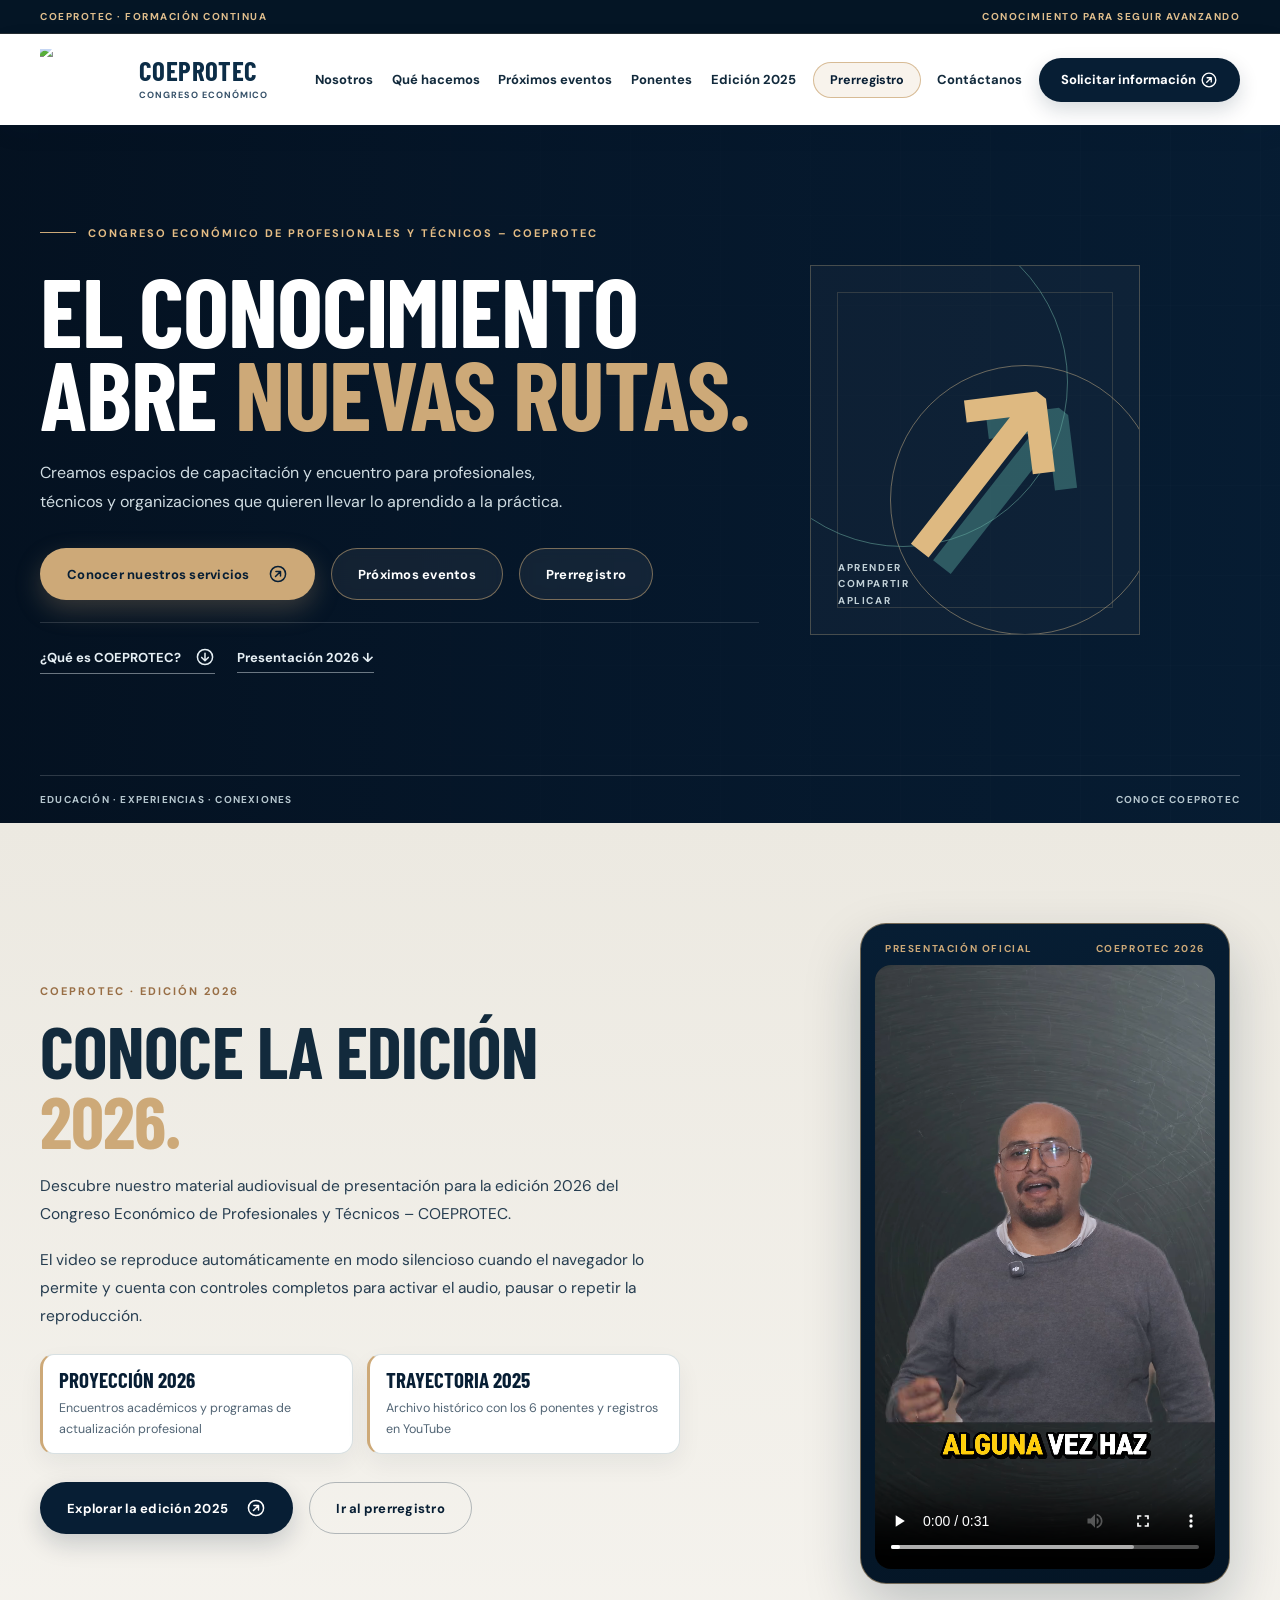
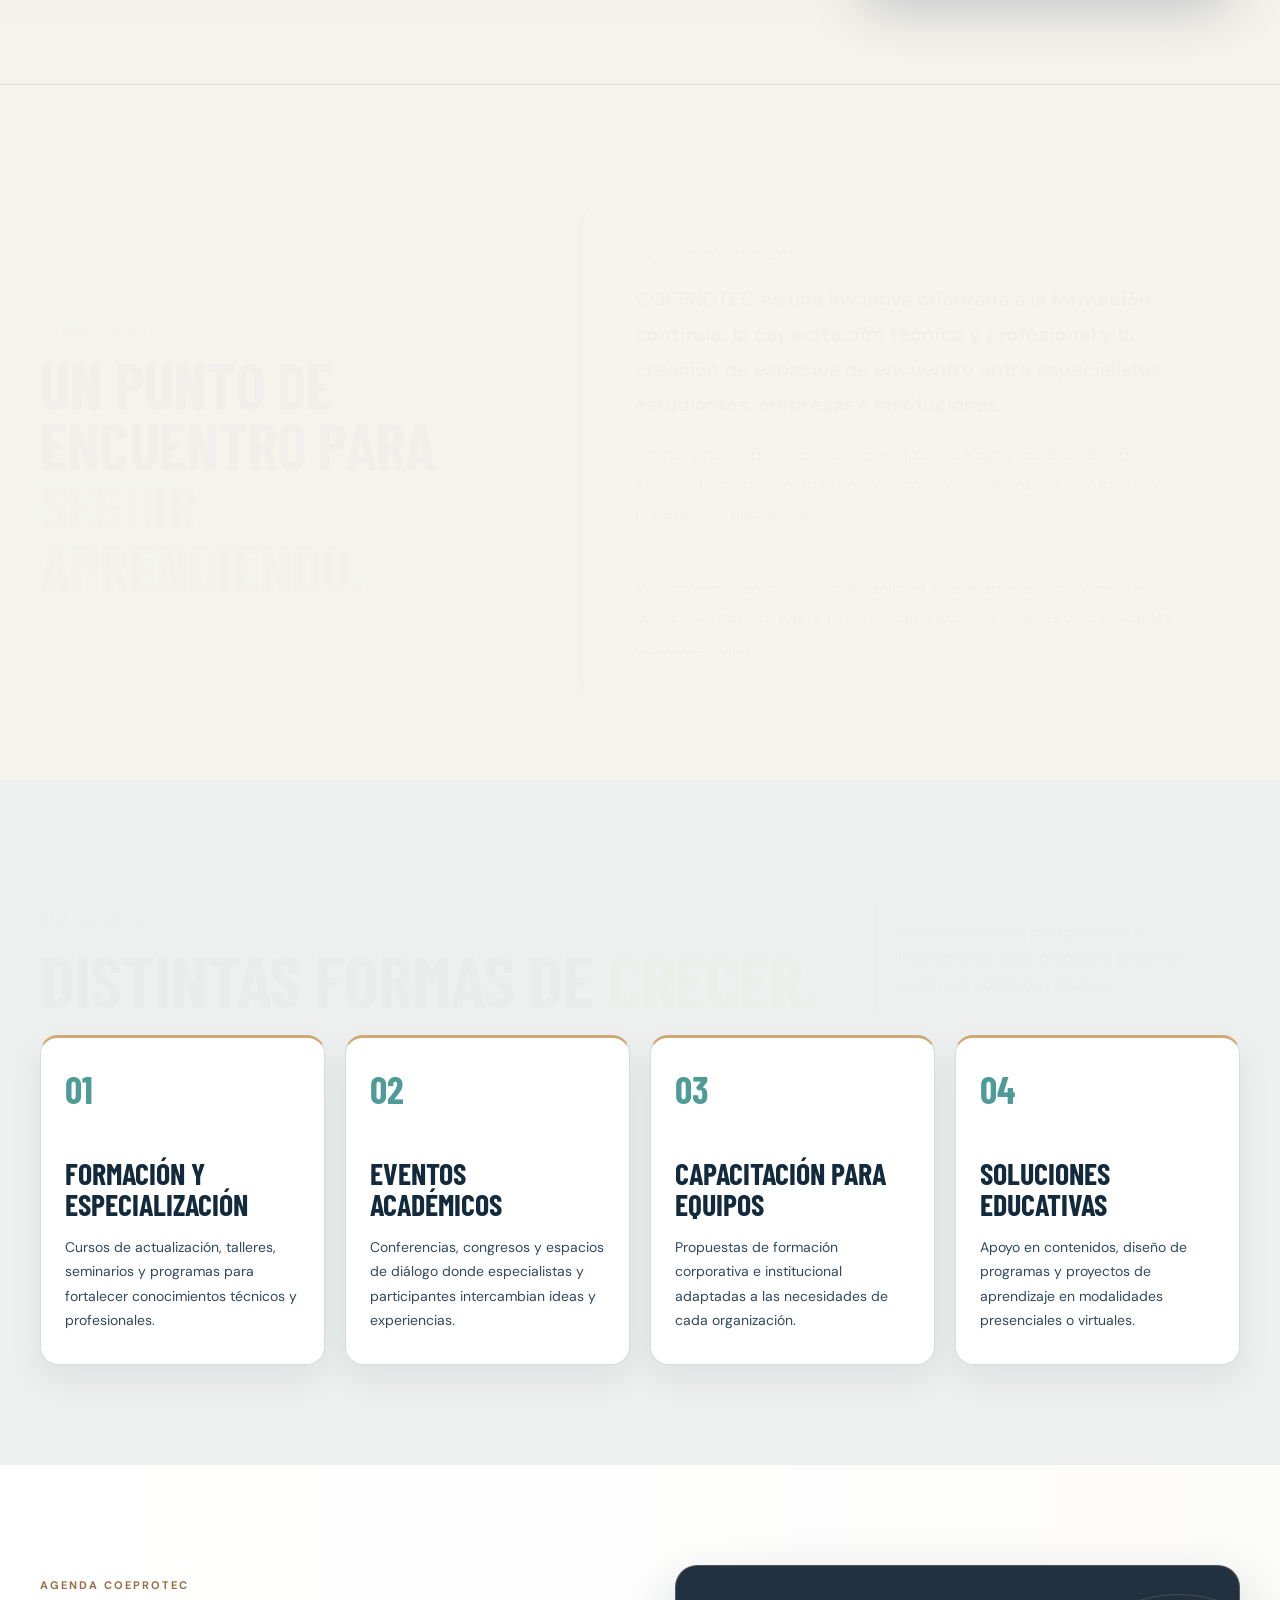
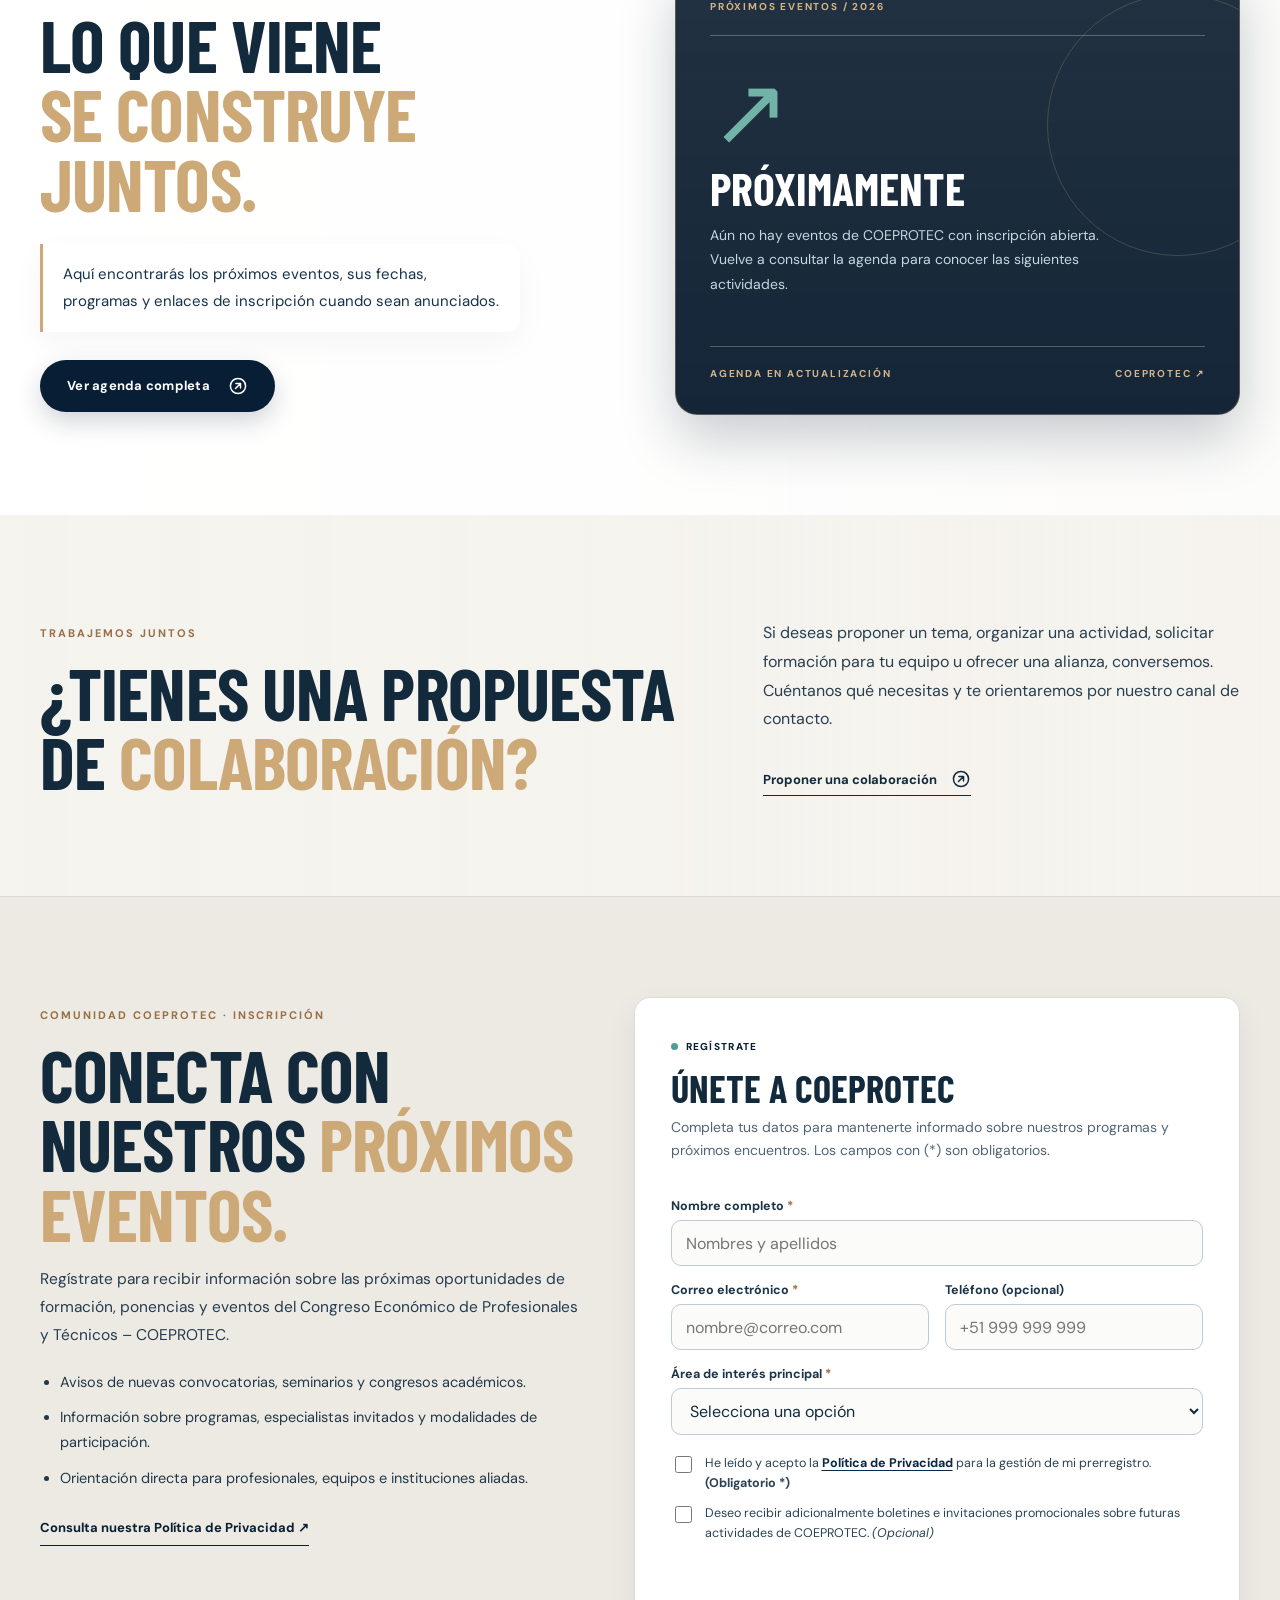
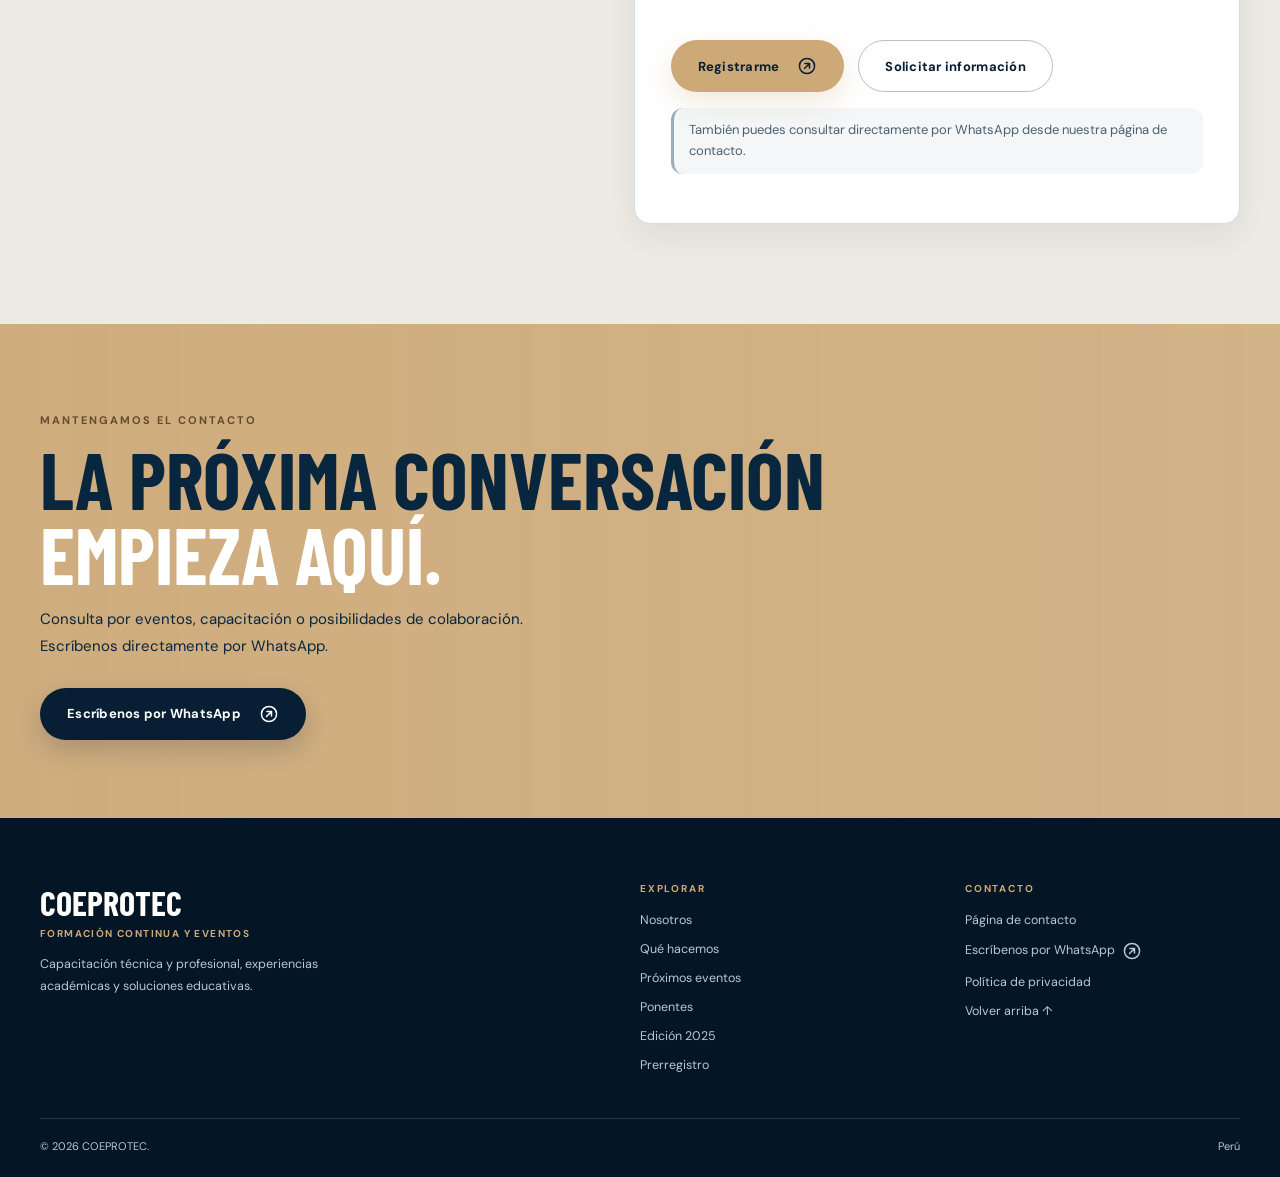
==== index.html @ 621dd2c1 "chore(web): actualizar version de recursos para cambios del registro" ====
<!doctype html>
<html lang="es">
<head>
  <meta charset="utf-8">
  <meta name="viewport" content="width=device-width,initial-scale=1">
  <meta name="theme-color" content="#071e34">
  <meta name="robots" content="index,follow">
  <meta name="description" content="Congreso Económico de Profesionales y Técnicos – COEPROTEC: formación continua, capacitación profesional, eventos académicos y soluciones educativas.">
  <meta property="og:type" content="website">
  <meta property="og:site_name" content="COEPROTEC">
  <meta property="og:title" content="Congreso Económico de Profesionales y Técnicos – COEPROTEC">
  <meta property="og:description" content="Explora próximos eventos y conoce las soluciones de capacitación de COEPROTEC.">
  <meta property="og:url" content="https://www.coeprotec.com/">
  <meta property="og:image" content="https://www.coeprotec.com/img/og-coeprotec.jpg">
  <meta name="twitter:card" content="summary_large_image">
  <title>Congreso Económico de Profesionales y Técnicos – COEPROTEC | COEPROTEC</title>
  <link rel="icon" href="/favicon.ico" sizes="any">
  <link rel="icon" type="image/svg+xml" href="/img/logo-mark.svg">
  <link rel="icon" type="image/png" sizes="32x32" href="/img/favicon-32.png">
  <link rel="apple-touch-icon" href="/img/apple-touch-icon.png">
  <link rel="preload" href="fonts/barlow-condensed-latin-700.woff2" as="font" type="font/woff2" crossorigin>
  <link rel="preload" href="fonts/dm-sans-latin-wght.woff2" as="font" type="font/woff2" crossorigin>
  <link rel="preconnect" href="https://fonts.googleapis.com">
  <link rel="preconnect" href="https://fonts.gstatic.com" crossorigin>
  <link href="https://fonts.googleapis.com/css2?family=Barlow+Condensed:wght@500;600;700;800&family=DM+Sans:wght@400;500;600;700&display=swap" rel="stylesheet">
  <link rel="stylesheet" href="css/event.css?v=20261102modal">
  <script src="js/events-data.js?v=20261102d" defer></script>
  <script src="js/event.js?v=20261102d" defer></script>
  <script src="js/prerregistro.js?v=20261102modal" defer></script>
  <script src="js/redes-oficiales.js?v=20261102d" defer></script>
  <script src="https://challenges.cloudflare.com/turnstile/v0/api.js" async defer></script>
  <link rel="canonical" href="https://www.coeprotec.com/">
  <script type="application/ld+json">
  {
    "@context": "https://schema.org",
    "@type": "Organization",
    "name": "COEPROTEC",
    "legalName": "Congreso Económico de Profesionales y Técnicos – COEPROTEC",
    "url": "https://www.coeprotec.com/",
    "logo": "https://www.coeprotec.com/img/coeprotec-logo-enhanced.png",
    "image": "https://www.coeprotec.com/img/og-coeprotec.jpg",
    "description": "Iniciativa orientada a la formación continua, la capacitación técnica y profesional, eventos académicos y soluciones educativas en el Perú.",
    "address": {
      "@type": "PostalAddress",
      "addressLocality": "Lima",
      "addressCountry": "PE"
    },
    "contactPoint": {
      "@type": "ContactPoint",
      "contactType": "customer support",
      "telephone": "+51-971-947-284",
      "areaServed": "PE",
      "availableLanguage": ["es"]
    }
  }
  </script>
</head>
<body>
  <a class="skip-link" href="#contenido">Saltar al contenido</a>

  <div class="announcement">
    <div class="container">
      <span>COEPROTEC · FORMACIÓN CONTINUA</span>
      <span>CONOCIMIENTO PARA SEGUIR AVANZANDO</span>
    </div>
  </div>

  <header class="site-header" id="inicio">
    <div class="container nav-shell">
      <a class="brand" href="index.html" aria-label="COEPROTEC, ir al inicio">
        <span class="brand-symbol" aria-hidden="true">
          <img src="img/coeprotec-logo-enhanced.png" alt="" width="150" height="67">
        </span>
        <span>COEPROTEC<small>CONGRESO ECONÓMICO</small></span>
      </a>
      <button class="menu-button" id="menu-button" type="button" onclick="toggleMenu()" aria-expanded="false" aria-controls="main-nav" aria-label="Abrir menú">
        <span></span><span></span><span></span>
      </button>
      <nav class="main-nav" id="main-nav" aria-label="Navegación principal">
        <a href="#nosotros">Nosotros</a>
        <a href="#soluciones">Qué hacemos</a>
        <a href="inscripciones.html">Próximos eventos</a>
        <a href="ponentes.html">Ponentes</a>
        <a href="coeprotec-2025.html">Edición 2025</a>
        <a class="nav-prereg-link" href="#prerregistro">Prerregistro</a>
        <a href="contacto.html">Contáctanos</a>
        <a class="nav-cta" href="https://wa.me/51971947284?text=Hola%2C%20quiero%20informaci%C3%B3n%20sobre%20COEPROTEC" target="_blank" rel="noopener noreferrer">
          Solicitar información
          <svg class="link-icon" viewBox="0 0 24 24" width="20" height="20" fill="none" stroke="currentColor" stroke-width="1.8" stroke-linecap="round" stroke-linejoin="round" aria-hidden="true" focusable="false"><circle cx="12" cy="12" r="9.1"/><path d="M9 15 15 9M9.5 9H15v5.5"/></svg>
        </a>
      </nav>
    </div>
  </header>

  <main id="contenido">
    <!-- Hero Principal: Identidad Original + Tarjeta de Evento Vigente a la Derecha -->
    <section class="hero">
      <div class="hero-grid" aria-hidden="true"></div>
      <div class="container hero-inner">
        <div class="hero-copy">
          <p class="eyebrow"><span class="eyebrow-line"></span> CONGRESO ECONÓMICO DE PROFESIONALES Y TÉCNICOS – COEPROTEC</p>
          <h1>El conocimiento<br>abre <em>nuevas rutas.</em></h1>
          <p class="hero-intro">Creamos espacios de capacitación y encuentro para profesionales, técnicos y organizaciones que quieren llevar lo aprendido a la práctica.</p>
          <div class="hero-actions">
            <a class="button button-gold" href="#soluciones">
              Conocer nuestros servicios
              <svg class="link-icon" viewBox="0 0 24 24" width="20" height="20" fill="none" stroke="currentColor" stroke-width="1.8" stroke-linecap="round" stroke-linejoin="round" aria-hidden="true" focusable="false"><circle cx="12" cy="12" r="9.1"/><path d="M9 15 15 9M9.5 9H15v5.5"/></svg>
            </a>
            <a class="button button-outline-light" href="inscripciones.html">Próximos eventos</a>
            <a class="button button-outline-light" href="#prerregistro">Prerregistro</a>
          </div>
          <div class="hero-quick-links">
            <a class="text-link light" href="#nosotros">
              ¿Qué es COEPROTEC?
              <svg class="link-icon link-icon-down" viewBox="0 0 24 24" width="20" height="20" fill="none" stroke="currentColor" stroke-width="1.8" stroke-linecap="round" stroke-linejoin="round" aria-hidden="true" focusable="false"><circle cx="12" cy="12" r="9.1"/><path d="M12 7.5v9m-4-4 4 4 4-4"/></svg>
            </a>
            <a class="text-link light" href="#video-2026">Presentación 2026 ↓</a>
          </div>
        </div>

        <div class="hero-art" aria-hidden="true">
          <div class="orbit orbit-one"></div>
          <div class="orbit orbit-two"></div>
          <div class="art-arrow">↗</div>
          <span>APRENDER<br>COMPARTIR<br>APLICAR</span>
        </div>
      </div>
      <div class="hero-bottom container">
        <span>EDUCACIÓN · EXPERIENCIAS · CONEXIONES</span>
        <span>CONOCE COEPROTEC</span>
      </div>
    </section>

    <!-- Video Institucional 2026 -->
    <section class="section edition-video" id="video-2026" aria-labelledby="video2026-title">
      <div class="container edition-video-layout">
        <div class="edition-video-copy">
          <p class="section-index">COEPROTEC · EDICIÓN 2026</p>
          <h2 class="section-title" id="video2026-title">Conoce la edición <em>2026.</em></h2>
          <p>Descubre nuestro material audiovisual de presentación para la edición 2026 del Congreso Económico de Profesionales y Técnicos – COEPROTEC.</p>
          <p>El video se reproduce automáticamente en modo silencioso cuando el navegador lo permite y cuenta con controles completos para activar el audio, pausar o repetir la reproducción.</p>
          <div class="edition-video-highlights">
            <div class="edition-video-highlight">
              <strong>Proyección 2026</strong>
              <span>Encuentros académicos y programas de actualización profesional</span>
            </div>
            <div class="edition-video-highlight">
              <strong>Trayectoria 2025</strong>
              <span>Archivo histórico con los 6 ponentes y registros en YouTube</span>
            </div>
          </div>
          <div class="edition-video-actions">
            <a class="button button-dark" href="coeprotec-2025.html">
              Explorar la edición 2025
              <svg class="link-icon" viewBox="0 0 24 24" width="20" height="20" fill="none" stroke="currentColor" stroke-width="1.8" stroke-linecap="round" stroke-linejoin="round" aria-hidden="true" focusable="false"><circle cx="12" cy="12" r="9.1"/><path d="M9 15 15 9M9.5 9H15v5.5"/></svg>
            </a>
            <a class="button button-outline" href="#prerregistro">Ir al prerregistro</a>
          </div>
        </div>
        <div class="edition-video-player">
          <div class="edition-video-bar">
            <span>PRESENTACIÓN OFICIAL</span>
            <span>COEPROTEC 2026</span>
          </div>
          <video id="video-oficial-2026" autoplay muted loop playsinline controls preload="metadata" poster="img/videos/poster-2026.jpg" aria-label="Video oficial de presentación COEPROTEC 2026">
            <source src="videos/coeprotec-presentacion-2026.mp4" type="video/mp4">
            Tu navegador no admite reproducción de video HTML5.
          </video>
        </div>
      </div>
    </section>

    <!-- Sobre COEPROTEC -->
    <section class="section intro-section" id="nosotros">
      <div class="container intro-grid">
        <div>
          <p class="section-index">SOBRE COEPROTEC</p>
          <h2 class="section-title">Un punto de encuentro para <em>seguir aprendiendo.</em></h2>
        </div>
        <div class="intro-text reading-card">
          <span class="reading-card-label">¿QUÉ ES COEPROTEC?</span>
          <p class="reading-lead">COEPROTEC es una iniciativa orientada a la <strong>formación continua, la capacitación técnica y profesional</strong> y la creación de espacios de encuentro entre especialistas, estudiantes, empresas e instituciones.</p>
          <p>Promovemos experiencias de aprendizaje, diálogo y colaboración que acercan el conocimiento especializado a necesidades reales y fortalecen el desarrollo profesional.</p>
          <div class="reading-divider"></div>
          <p>Conectamos personas y organizaciones interesadas en actualizar sus conocimientos, compartir experiencias y construir nuevas oportunidades de cooperación.</p>
        </div>
      </div>
    </section>

    <!-- Qué hacemos -->
    <section class="section services-section" id="soluciones">
      <div class="container">
        <div class="section-head">
          <div>
            <p class="section-index">QUÉ HACEMOS</p>
            <h2 class="section-title">Distintas formas de <em>crecer.</em></h2>
          </div>
          <p class="section-support">Formatos flexibles para personas e instituciones. Cada propuesta se define según sus objetivos y alcance.</p>
        </div>
        <div class="service-grid">
          <article class="service-card">
            <span class="service-mark">01</span>
            <h3>Formación y especialización</h3>
            <p>Cursos de actualización, talleres, seminarios y programas para fortalecer conocimientos técnicos y profesionales.</p>
          </article>
          <article class="service-card">
            <span class="service-mark">02</span>
            <h3>Eventos académicos</h3>
            <p>Conferencias, congresos y espacios de diálogo donde especialistas y participantes intercambian ideas y experiencias.</p>
          </article>
          <article class="service-card">
            <span class="service-mark">03</span>
            <h3>Capacitación para equipos</h3>
            <p>Propuestas de formación corporativa e institucional adaptadas a las necesidades de cada organización.</p>
          </article>
          <article class="service-card">
            <span class="service-mark">04</span>
            <h3>Soluciones educativas</h3>
            <p>Apoyo en contenidos, diseño de programas y proyectos de aprendizaje en modalidades presenciales o virtuales.</p>
          </article>
        </div>
      </div>
    </section>

    <!-- Agenda Preview -->
    <section class="section agenda-preview" id="agenda">
      <div class="container agenda-grid">
        <div>
          <p class="section-index">AGENDA COEPROTEC</p>
          <h2 class="section-title">Lo que viene<br><em>se construye juntos.</em></h2>
          <p class="agenda-intro reading-summary">Aquí encontrarás los próximos eventos, sus fechas, programas y enlaces de inscripción cuando sean anunciados.</p>
          <a class="button button-dark" href="inscripciones.html">
            Ver agenda completa
            <svg class="link-icon" viewBox="0 0 24 24" width="20" height="20" fill="none" stroke="currentColor" stroke-width="1.8" stroke-linecap="round" stroke-linejoin="round" aria-hidden="true" focusable="false"><circle cx="12" cy="12" r="9.1"/><path d="M9 15 15 9M9.5 9H15v5.5"/></svg>
          </a>
        </div>
        <div class="agenda-panel">
          <span class="agenda-panel-label">PRÓXIMOS EVENTOS / 2026</span>
          <div class="agenda-line"></div>
          <div class="agenda-empty" id="agenda-home-content">
            <span class="agenda-empty-icon" aria-hidden="true">↗</span>
            <h3>Próximamente</h3>
            <p>Aún no hay eventos de COEPROTEC con inscripción abierta. Vuelve a consultar la agenda para conocer las siguientes actividades.</p>
          </div>
          <div class="agenda-panel-foot">
            <span>AGENDA EN ACTUALIZACIÓN</span>
            <span>COEPROTEC ↗</span>
          </div>
        </div>
      </div>
    </section>

    <!-- Trabajemos juntos -->
    <section class="section collaboration-section">
      <div class="container collaboration-grid">
        <div>
          <p class="section-index">TRABAJEMOS JUNTOS</p>
          <h2 class="section-title">¿Tienes una propuesta de <em>colaboración?</em></h2>
        </div>
        <div>
          <p>Si deseas proponer un tema, organizar una actividad, solicitar formación para tu equipo u ofrecer una alianza, conversemos. Cuéntanos qué necesitas y te orientaremos por nuestro canal de contacto.</p>
          <a class="text-link" href="https://wa.me/51971947284?text=Hola%2C%20quiero%20proponer%20una%20colaboraci%C3%B3n%20con%20COEPROTEC" target="_blank" rel="noopener noreferrer">
            Proponer una colaboración
            <svg class="link-icon" viewBox="0 0 24 24" width="20" height="20" fill="none" stroke="currentColor" stroke-width="1.8" stroke-linecap="round" stroke-linejoin="round" aria-hidden="true" focusable="false"><circle cx="12" cy="12" r="9.1"/><path d="M9 15 15 9M9.5 9H15v5.5"/></svg>
          </a>
        </div>
      </div>
    </section>

    <!-- Prerregistro COEPROTEC -->
    <section class="section prereg-section" id="prerregistro" aria-labelledby="prerregistro-titulo">
      <div class="container prereg-grid">
        <div class="prereg-copy">
          <p class="section-index">COMUNIDAD COEPROTEC · INSCRIPCIÓN</p>
          <h2 class="section-title" id="prerregistro-titulo">Conecta con nuestros <em>próximos eventos.</em></h2>
          <p>Regístrate para recibir información sobre las próximas oportunidades de formación, ponencias y eventos del Congreso Económico de Profesionales y Técnicos – COEPROTEC.</p>
          <ul class="prereg-benefits">
            <li>Avisos de nuevas convocatorias, seminarios y congresos académicos.</li>
            <li>Información sobre programas, especialistas invitados y modalidades de participación.</li>
            <li>Orientación directa para profesionales, equipos e instituciones aliadas.</li>
          </ul>
          <p class="prereg-legal-meta"><a class="text-link" href="privacidad.html" data-open-privacy>Consulta nuestra Política de Privacidad ↗</a></p>
        </div>

        <div class="prereg-card">
          <span class="prereg-badge"><span class="prereg-badge-dot" aria-hidden="true"></span> REGÍSTRATE</span>
          <h3>Únete a COEPROTEC</h3>
          <p>Completa tus datos para mantenerte informado sobre nuestros programas y próximos encuentros. Los campos con (*) son obligatorios.</p>

          <form class="prereg-form" id="preregistro-form" data-privacy-version="2026-11-02-v1" novalidate>
            <fieldset>
              <input type="hidden" name="consentimientoVersion" value="2026-11-02-v1">
              <div class="prereg-fields">
                <div class="prereg-field full">
                  <label for="prereg-nombre">Nombre completo <span>*</span></label>
                  <input id="prereg-nombre" name="nombre" type="text" required minlength="3" maxlength="100" autocomplete="name" placeholder="Nombres y apellidos">
                </div>
                <div class="prereg-field">
                  <label for="prereg-correo">Correo electrónico <span>*</span></label>
                  <input id="prereg-correo" name="correo" type="email" required maxlength="254" autocomplete="email" placeholder="nombre@correo.com">
                </div>
                <div class="prereg-field">
                  <label for="prereg-telefono">Teléfono (opcional)</label>
                  <input id="prereg-telefono" name="telefono" type="tel" maxlength="20" pattern="[+0-9 ()-]{7,20}" autocomplete="tel" placeholder="+51 999 999 999">
                </div>
                <div class="prereg-field full">
                  <label for="prereg-interes">Área de interés principal <span>*</span></label>
                  <select id="prereg-interes" name="interes" required>
                    <option value="" selected disabled>Selecciona una opción</option>
                    <option value="eventos">Próximos eventos y congresos académicos</option>
                    <option value="capacitacion">Formación continua y capacitación para equipos</option>
                    <option value="institucional">Alianzas, auspicio o colaboración institucional</option>
                  </select>
                </div>
              </div>

              <div class="prereg-consents">
                <label class="prereg-check" for="prereg-consentimiento">
                  <input id="prereg-consentimiento" name="consentimiento" type="checkbox" required>
                  <span>He leído y acepto la <a href="privacidad.html" data-open-privacy>Política de Privacidad</a> para la gestión de mi prerregistro. <strong>(Obligatorio *)</strong></span>
                </label>
                <label class="prereg-check" for="prereg-marketing">
                  <input id="prereg-marketing" name="marketing" type="checkbox">
                  <span>Deseo recibir adicionalmente boletines e invitaciones promocionales sobre futuras actividades de COEPROTEC. <em>(Opcional)</em></span>
                </label>
              </div>

              <div class="prereg-turnstile-wrap">
                <div class="cf-turnstile" data-sitekey="1x00000000000000000000AA" data-theme="light" data-language="es"></div>
              </div>

              <div class="prereg-card-actions">
                <button class="button button-gold" type="submit">
                  Registrarme
                  <svg class="link-icon" viewBox="0 0 24 24" width="20" height="20" fill="none" stroke="currentColor" stroke-width="1.8" stroke-linecap="round" stroke-linejoin="round" aria-hidden="true" focusable="false"><circle cx="12" cy="12" r="9.1"/><path d="M9 15 15 9M9.5 9H15v5.5"/></svg>
                </button>
                <a class="button button-outline" href="contacto.html">Solicitar información</a>
              </div>

              <p class="prereg-status" id="preregistro-aviso" role="status" aria-live="polite">También puedes consultar directamente por WhatsApp desde nuestra página de contacto.</p>
            </fieldset>
          </form>
        </div>
      </div>
    </section>

    <!-- Cierre -->
    <section class="closing-section" id="contacto">
      <div class="container closing-grid">
        <div>
          <p class="section-index">MANTENGAMOS EL CONTACTO</p>
          <h2>La próxima conversación<br><em>empieza aquí.</em></h2>
          <p>Consulta por eventos, capacitación o posibilidades de colaboración. Escríbenos directamente por WhatsApp.</p>
          <a class="button button-dark" href="https://wa.me/51971947284?text=Hola%2C%20quisiera%20informaci%C3%B3n%20sobre%20COEPROTEC" target="_blank" rel="noopener noreferrer">
            Escríbenos por WhatsApp
            <svg class="link-icon" viewBox="0 0 24 24" width="20" height="20" fill="none" stroke="currentColor" stroke-width="1.8" stroke-linecap="round" stroke-linejoin="round" aria-hidden="true" focusable="false"><circle cx="12" cy="12" r="9.1"/><path d="M9 15 15 9M9.5 9H15v5.5"/></svg>
          </a>
        </div>
      </div>
    </section>
  </main>

  <footer class="footer">
    <div class="container footer-grid">
      <div>
        <span class="footer-brand">COEPROTEC<small>FORMACIÓN CONTINUA Y EVENTOS</small></span>
        <p>Capacitación técnica y profesional, experiencias académicas y soluciones educativas.</p>
      </div>
      <div>
        <span>EXPLORAR</span>
        <a href="#nosotros">Nosotros</a>
        <a href="#soluciones">Qué hacemos</a>
        <a href="inscripciones.html">Próximos eventos</a>
        <a href="ponentes.html">Ponentes</a>
        <a href="coeprotec-2025.html">Edición 2025</a>
        <a href="#prerregistro">Prerregistro</a>
      </div>
      <div>
        <span>CONTACTO</span>
        <a href="contacto.html">Página de contacto</a>
        <a href="https://wa.me/51971947284" target="_blank" rel="noopener noreferrer">
          Escríbenos por WhatsApp
          <svg class="link-icon" viewBox="0 0 24 24" width="20" height="20" fill="none" stroke="currentColor" stroke-width="1.8" stroke-linecap="round" stroke-linejoin="round" aria-hidden="true" focusable="false"><circle cx="12" cy="12" r="9.1"/><path d="M9 15 15 9M9.5 9H15v5.5"/></svg>
        </a>
        <a href="privacidad.html">Política de privacidad</a>
        <a href="#inicio">Volver arriba ↑</a>
      </div>
    </div>
    <div class="container footer-bottom">
      <span>© 2026 COEPROTEC.</span>
      <span>Perú</span>
    </div>
  </footer>

  <dialog id="privacy-dialog" class="privacy-dialog" aria-labelledby="privacy-dialog-title">
    <div class="privacy-dialog-inner"><div class="privacy-dialog-header"><h2 id="privacy-dialog-title">Política de Privacidad</h2><button type="button" class="privacy-dialog-close" aria-label="Cerrar" data-close-privacy>×</button></div>
      <div id="privacy-dialog-body" class="privacy-dialog-body" tabindex="0"><p>Cargando información sobre privacidad…</p></div>
      <div class="privacy-dialog-footer"><button type="button" class="button button-gold" data-close-privacy>Aceptar y cerrar</button></div></div>
  </dialog>
</body>
</html>
---- css/event.css ----
@font-face {
  font-family: 'Barlow Condensed';
  font-style: normal;
  font-weight: 500 800;
  font-display: swap;
  src: url('../fonts/barlow-condensed-latin-700.woff2') format('woff2');
}

@font-face {
  font-family: 'DM Sans';
  font-style: normal;
  font-weight: 400 700;
  font-display: swap;
  src: url('../fonts/dm-sans-latin-wght.woff2') format('woff2');
}

:root {
  --navy: #071e34;
  --deep: #041525;
  --blue: #12334c;
  --teal: #5caaa0;
  --gold: #cda978;
  --paper: #f5f3ee;
  --white: #fff;
  --ink: #122a3c;
  --muted: #526575;
  --line: #d8dcd9;
  --display: 'Barlow Condensed', Impact, sans-serif;
  --body: 'DM Sans', Arial, sans-serif;
  scrollbar-color: #9aafba #edf0ef;
  scrollbar-width: thin;
}

* {
  box-sizing: border-box;
}

html {
  scroll-behavior: smooth;
  scroll-padding-top: 96px;
}

body {
  margin: 0;
  background: var(--paper);
  color: var(--ink);
  font-family: var(--body);
  -webkit-font-smoothing: antialiased;
}

a {
  color: inherit;
  text-decoration: none;
}

button {
  font: inherit;
  cursor: pointer;
}

img {
  max-width: 100%;
  display: block;
}

.container {
  width: min(100% - 48px, 1200px);
  margin-inline: auto;
}

.skip-link {
  position: fixed;
  left: 16px;
  top: -80px;
  padding: 12px 18px;
  background: #fff;
  color: var(--navy);
  font-weight: 700;
  border-radius: 999px;
  box-shadow: 0 10px 25px rgba(4, 21, 37, 0.2);
  z-index: 100;
}

.skip-link:focus {
  top: 12px;
}

:focus-visible {
  outline: 3px solid #138e9b;
  outline-offset: 4px;
}

::selection {
  background: var(--teal);
  color: #071e34;
}

/* Barra superior institucional */
.announcement {
  background: var(--deep);
  color: #e0be8d;
  font-size: 10px;
  font-weight: 700;
  letter-spacing: .15em;
  border-bottom: 1px solid rgba(205, 169, 120, 0.16);
}

.announcement .container {
  display: flex;
  justify-content: space-between;
  align-items: center;
  gap: 16px;
  padding-block: 10px;
}

/* Header y Navegación con identidad original + botones ovalados Gemini */
.site-header {
  position: sticky;
  top: 0;
  z-index: 30;
  background: rgba(255, 255, 255, 0.97);
  backdrop-filter: blur(10px);
  box-shadow: 0 1px 0 #09253c18, 0 8px 24px rgba(7, 30, 52, 0.05);
}

.nav-shell {
  display: flex;
  align-items: center;
  gap: 18px;
  min-height: 91px;
}

.brand {
  display: flex;
  align-items: center;
  gap: 11px;
  min-width: 235px;
  color: #0c2d47;
  font: 700 27px/.9 var(--display);
  letter-spacing: .015em;
}

.brand-symbol {
  position: relative;
  display: block;
  width: 88px;
  height: 61px;
  flex: 0 0 88px;
  overflow: hidden;
}

.brand .brand-symbol img {
  position: absolute;
  display: block;
  max-width: none;
  width: 99px;
  height: 99px;
  left: -5px;
  top: -10px;
  object-fit: cover;
  object-position: center top;
  clip-path: none;
  image-rendering: -webkit-optimize-contrast;
}

.brand small {
  display: block;
  font: 700 9px var(--body);
  letter-spacing: .12em;
  margin-top: 7px;
  color: #355068;
}

.main-nav {
  display: flex;
  align-items: center;
  gap: clamp(10px, 1.15vw, 18px);
  margin-left: auto;
  font-size: 13px;
  font-weight: 700;
}

.main-nav a {
  white-space: nowrap;
}

.main-nav a:not(.nav-cta):not(.nav-prereg-link) {
  padding: 6px 2px;
  transition: color .2s ease;
}

.main-nav a:not(.nav-cta):hover,
.main-nav [aria-current=page] {
  color: #956d42;
}

.main-nav .nav-prereg-link {
  display: inline-flex;
  align-items: center;
  padding: 9px 16px;
  border-radius: 999px;
  border: 1px solid rgba(205, 169, 120, 0.75);
  background: rgba(205, 169, 120, 0.14);
  color: #071e34;
  font-size: 12.5px;
  font-weight: 700;
  transition: background-color .22s ease, border-color .22s ease, transform .22s ease;
}

.main-nav .nav-prereg-link:hover {
  background: var(--gold);
  border-color: var(--gold);
  color: #071e34;
  transform: translateY(-1px);
}

.nav-cta {
  display: inline-flex;
  align-items: center;
  justify-content: center;
  background: var(--navy);
  color: #fff;
  padding: 13px 22px;
  border-radius: 999px;
  box-shadow: 0 8px 20px rgba(7, 30, 52, 0.16);
  transition: transform .24s ease, box-shadow .24s ease, background-color .24s ease;
}

.nav-cta span {
  color: var(--gold);
  margin-left: 10px;
}

.nav-cta:hover {
  background: #1a3d58;
  transform: translateY(-2px);
  box-shadow: 0 12px 26px rgba(7, 30, 52, 0.25);
}

.menu-button {
  display: none;
}

/* Hero Principal Original + Tarjeta de Evento Vigente a la Derecha */
.hero {
  background:
    linear-gradient(90deg, rgba(4, 17, 32, .96) 0%, rgba(5, 22, 41, .88) 47%, rgba(6, 27, 49, .58) 100%),
    url("https://images.unsplash.com/photo-1540575467063-178a50c2df87?auto=format&fit=crop&w=2000&q=85") center 48% / cover no-repeat;
  background-color: #071e34;
  color: #fff;
  position: relative;
  overflow: hidden;
}

.hero-grid {
  position: absolute;
  inset: 0;
  background-image:
    linear-gradient(#fff1 1px, transparent 1px),
    linear-gradient(90deg, #fff1 1px, transparent 1px);
  background-size: 90px 90px;
  mask-image: linear-gradient(90deg, transparent, #000);
  opacity: .17;
  pointer-events: none;
}

.hero-inner {
  position: relative;
  min-height: 650px;
  display: grid;
  grid-template-columns: minmax(0, 1.15fr) minmax(340px, 430px);
  gap: clamp(32px, 4vw, 52px);
  align-items: center;
  padding-block: 76px;
}

.eyebrow,
.section-index {
  font-size: 11px;
  font-weight: 700;
  letter-spacing: .18em;
  color: #986e45;
  text-transform: uppercase;
}

.eyebrow {
  display: flex;
  align-items: center;
  gap: 12px;
  color: #e5bd85;
  margin: 0;
}

.eyebrow-line {
  width: 36px;
  height: 1px;
  background: var(--gold);
  flex-shrink: 0;
}

.hero h1 {
  font: 700 clamp(68px, 7.6vw, 114px)/.86 var(--display);
  text-transform: uppercase;
  letter-spacing: -.012em;
  margin: 28px 0 24px;
  max-width: 760px;
}

.hero h1 em,
.section-title em,
.closing-section h2 em,
.agenda-hero h1 em,
.contact-hero h1 em,
.speakers-hero h1 em {
  font-style: normal;
  color: var(--gold);
}

.hero-intro {
  font-size: 16px;
  line-height: 1.8;
  max-width: 560px;
  color: #d0dce2;
  margin: 0;
}

.hero-actions {
  display: flex;
  align-items: center;
  gap: 16px;
  flex-wrap: wrap;
  margin-top: 32px;
}

.hero-quick-links {
  display: flex;
  align-items: center;
  gap: 22px;
  flex-wrap: wrap;
  margin-top: 22px;
  padding-top: 18px;
  border-top: 1px solid rgba(255, 255, 255, 0.14);
}

/* Botones Ovalados Tipo Píldora (20% Mejora UI/UX Gemini) */
.button {
  display: inline-flex;
  align-items: center;
  justify-content: center;
  gap: 14px;
  min-height: 52px;
  padding: 14px 26px;
  font-size: 13px;
  font-weight: 700;
  letter-spacing: .02em;
  border-radius: 999px;
  border: 1px solid transparent;
  transition: transform .24s cubic-bezier(.2, .7, .2, 1), box-shadow .24s ease, background-color .24s ease, color .24s ease, border-color .24s ease;
}

.button:hover {
  transform: translateY(-2px);
}

.button-gold {
  background: var(--gold);
  color: #071e34;
  box-shadow: 0 10px 26px rgba(205, 169, 120, 0.25);
}

.button-gold:hover {
  background: #e2c598;
  box-shadow: 0 14px 32px rgba(205, 169, 120, 0.36);
}

.button-dark {
  background: var(--navy);
  color: #fff;
  box-shadow: 0 10px 24px rgba(7, 30, 52, 0.18);
}

.button-dark:hover {
  background: #1c3f5c;
  box-shadow: 0 14px 30px rgba(7, 30, 52, 0.28);
}

.button-outline-light {
  background: rgba(255, 255, 255, 0.06);
  color: #fff;
  border-color: rgba(205, 169, 120, 0.55);
  backdrop-filter: blur(6px);
}

.button-outline-light:hover {
  background: rgba(205, 169, 120, 0.18);
  border-color: var(--gold);
  color: #fff;
}

.button-outline {
  background: transparent;
  color: var(--navy);
  border-color: rgba(7, 30, 52, 0.28);
}

.button-outline:hover {
  background: rgba(7, 30, 52, 0.06);
  border-color: var(--navy);
}

.button-sm {
  min-height: 42px;
  padding: 10px 18px;
  font-size: 12px;
  gap: 8px;
}

.text-link {
  display: inline-flex;
  align-items: center;
  gap: 10px;
  border-bottom: 1px solid currentColor;
  padding: 6px 0;
  font-size: 13px;
  font-weight: 700;
  transition: color .22s ease, transform .22s ease;
}

.text-link:hover {
  color: #9b7143;
}

.text-link.light {
  color: #e6eff4;
  border-bottom-color: rgba(230, 239, 244, 0.45);
}

.text-link.light:hover {
  color: var(--gold);
  border-bottom-color: var(--gold);
}

/* Tarjeta derecha del Hero: Evento Vigente */
.hero-event-card {
  position: relative;
  background: linear-gradient(160deg, rgba(8, 30, 51, 0.92) 0%, rgba(4, 21, 37, 0.96) 100%);
  border: 1px solid rgba(205, 169, 120, 0.45);
  border-top: 3px solid var(--gold);
  border-radius: 22px;
  padding: 28px 26px;
  box-shadow: 0 26px 60px rgba(2, 12, 24, 0.55);
  backdrop-filter: blur(10px);
  overflow: hidden;
}

.hero-event-card::before {
  content: '';
  position: absolute;
  right: -65px;
  top: -65px;
  width: 190px;
  height: 190px;
  border-radius: 50%;
  border: 1px solid rgba(205, 169, 120, 0.18);
  pointer-events: none;
}

.hero-event-top {
  display: flex;
  align-items: center;
  justify-content: space-between;
  gap: 10px;
  flex-wrap: wrap;
  margin-bottom: 16px;
}

.hero-event-badge {
  display: inline-flex;
  align-items: center;
  gap: 7px;
  padding: 6px 12px;
  border-radius: 999px;
  background: rgba(205, 169, 120, 0.16);
  border: 1px solid rgba(205, 169, 120, 0.48);
  color: #f2d7a1;
  font-size: 10px;
  font-weight: 800;
  letter-spacing: .12em;
  text-transform: uppercase;
}

.hero-event-dot {
  width: 7px;
  height: 7px;
  border-radius: 50%;
  background: var(--teal);
  box-shadow: 0 0 0 4px rgba(92, 170, 160, 0.22);
}

.hero-event-date {
  font-size: 11px;
  font-weight: 700;
  letter-spacing: .12em;
  text-transform: uppercase;
  color: var(--gold);
}

.hero-event-title {
  font: 700 clamp(27px, 2.6vw, 34px)/1.04 var(--display);
  text-transform: uppercase;
  color: #fff;
  margin: 0 0 16px;
  letter-spacing: -.005em;
}

.hero-event-meta {
  list-style: none;
  padding: 0;
  margin: 0 0 22px;
  display: grid;
  gap: 10px;
  border-top: 1px solid rgba(255, 255, 255, 0.12);
  border-bottom: 1px solid rgba(255, 255, 255, 0.12);
  padding-block: 14px;
}

.hero-event-meta li {
  font-size: 13px;
  line-height: 1.55;
  color: #d0dce4;
  display: flex;
  flex-direction: column;
  gap: 2px;
}

.hero-event-meta strong {
  font-size: 10px;
  letter-spacing: .14em;
  text-transform: uppercase;
  color: var(--gold);
}

.hero-event-actions {
  display: flex;
  align-items: center;
  gap: 10px;
  flex-wrap: wrap;
}

.hero-bottom {
  position: relative;
  display: flex;
  justify-content: space-between;
  gap: 18px;
  padding-block: 17px;
  border-top: 1px solid #ffffff2a;
  color: #b5c6ce;
  font-size: 10px;
  font-weight: 700;
  letter-spacing: .12em;
}

/* Secciones generales */
.section {
  padding: 100px 0;
}

.section-title {
  font: 700 clamp(48px, 5.7vw, 76px)/.95 var(--display);
  text-transform:uppercase;
  letter-spacing: -.012em;
  margin: 18px 0 0;
}

/* Video Institucional 2026 integrado con paleta original */
.edition-video {
  background: linear-gradient(180deg, #ece9e1 0%, var(--paper) 100%);
  color: var(--ink);
  border-bottom: 1px solid var(--line);
}

.edition-video-layout {
  display: grid;
  grid-template-columns: minmax(0, 1.15fr) minmax(290px, 390px);
  gap: clamp(32px, 5vw, 76px);
  align-items: center;
}

.edition-video-copy {
  max-width: 640px;
}

.edition-video-copy p:not(.section-index) {
  font-size: 15.5px;
  line-height: 1.8;
  color: #263d50;
  margin: 18px 0;
}

.edition-video-highlights {
  display: grid;
  grid-template-columns: 1fr 1fr;
  gap: 14px;
  margin: 24px 0 28px;
}

.edition-video-highlight {
  background: #fff;
  border: 1px solid #d8e0e2;
  border-left: 3px solid var(--gold);
  border-radius: 14px;
  padding: 14px 16px;
  box-shadow: 0 10px 24px rgba(7, 30, 52, 0.06);
}

.edition-video-highlight strong {
  display: block;
  font: 700 21px/1.05 var(--display);
  text-transform: uppercase;
  color: var(--navy);
  margin-bottom: 4px;
}

.edition-video-highlight span {
  font-size: 12.5px;
  line-height: 1.5;
  color: var(--muted);
}

.edition-video-actions {
  display: flex;
  align-items: center;
  gap: 16px;
  flex-wrap: wrap;
}

.edition-video-player {
  max-width: 370px;
  margin-inline: auto;
  width: 100%;
  padding: 14px;
  border: 1px solid rgba(205, 169, 120, 0.55);
  border-radius: 26px;
  background: linear-gradient(160deg, var(--navy), var(--deep));
  box-shadow: 0 24px 55px rgba(7, 30, 52, 0.22);
}

.edition-video-bar {
  display: flex;
  justify-content: space-between;
  align-items: center;
  padding: 4px 10px 10px;
  font-size: 10px;
  font-weight: 700;
  letter-spacing: .16em;
  text-transform: uppercase;
  color: var(--gold);
}

.edition-video-player video {
  display: block;
  width: 100%;
  max-height: 620px;
  aspect-ratio: 9 / 16;
  object-fit: contain;
  background: #041525;
  border-radius: 16px;
}

/* Sobre COEPROTEC (Imagen original de fondo sutil + reading-card) */
.intro-section {
  position: relative;
  overflow: hidden;
}

.intro-section:after {
  content: "";
  position: absolute;
  right: 0;
  bottom: 0;
  width: min(32vw, 380px);
  height: 100%;
  pointer-events: none;
  background:
    linear-gradient(90deg, var(--paper), rgba(245, 243, 238, .25)),
    url("https://images.unsplash.com/photo-1511578314322-379afb476865?auto=format&fit=crop&w=850&q=80") center / cover;
  opacity: .09;
}

.intro-section .container {
  position: relative;
  z-index: 1;
}

.intro-grid,
.collaboration-grid {
  display: grid;
  grid-template-columns: 1.15fr .85fr;
  gap: clamp(32px, 6vw, 88px);
  align-items: center;
}

.reading-card {
  position: relative;
  background: rgba(255, 255, 255, .97);
  padding: clamp(28px, 3vw, 43px);
  border: 1px solid rgba(16, 48, 69, .13);
  border-left: 4px solid var(--gold);
  border-radius: 18px;
  box-shadow: 0 24px 65px rgba(9, 31, 50, .12);
  max-width: 590px;
}

.reading-card-label {
  display: block;
  letter-spacing: .16em;
  font-size: 12px;
  font-weight: 800;
  color: #976732;
  margin-bottom: 19px;
}

.reading-card .reading-lead {
  font-size: clamp(17px, 1.6vw, 20px);
  line-height: 1.75;
  color: #102a40;
  font-weight: 600;
}

.reading-card .reading-lead strong {
  color: #0c304b;
  font-weight: 800;
}

.reading-card p {
  font-size: 16px;
  line-height: 1.85;
  color: #263d50;
  margin: 0 0 18px;
}

.reading-card p:last-child {
  margin-bottom: 0;
}

.reading-divider {
  height: 1px;
  background: linear-gradient(90deg, #cda978, #dce1e5);
  margin: 22px 0;
}

/* Qué hacemos: Tarjetas mejoradas con fotografías originales en :before */
.services-section {
  background: #edf0ee;
}

.section-head {
  display: flex;
  justify-content: space-between;
  align-items: end;
  gap: 40px;
  margin-bottom: 42px;
}

.section-head > p {
  max-width: 355px;
  color: var(--muted);
  font-size: 14px;
  line-height: 1.7;
  margin: 0;
}

.section-head .section-support {
  background: #fff;
  border-left: 3px solid #cda978;
  border-radius: 0 14px 14px 0;
  padding: 17px 20px;
  color: #22394b;
  font-size: 15px;
  line-height: 1.75;
  box-shadow: 0 12px 32px #0a233110;
  max-width: 365px;
}

.service-grid {
  display: grid;
  grid-template-columns: repeat(4, 1fr);
  gap: 20px;
}

.service-card {
  background: #fff;
  padding: 28px 24px 31px;
  min-height: 330px;
  display: flex;
  flex-direction: column;
  position: relative;
  overflow: hidden;
  isolation: isolate;
  border-radius: 18px;
  border: 1px solid #d5dede;
  border-top: 3px solid var(--gold);
  box-shadow: 0 14px 34px rgba(9, 30, 52, 0.07);
  transition: transform .25s ease, box-shadow .25s ease, border-color .25s ease;
}

.service-card:hover {
  transform: translateY(-5px);
  box-shadow: 0 22px 42px #091e3422;
  z-index: 2;
}

.service-card:before {
  content: "";
  position: absolute;
  inset: 0 0 auto;
  height: 118px;
  z-index: -1;
  opacity: .18;
  background-position: center;
  background-size: cover;
  mask-image: linear-gradient(180deg, #000 45%, transparent 100%);
  -webkit-mask-image: linear-gradient(180deg, #000 45%, transparent 100%);
}

.service-card:nth-child(1):before {
  background-image: url("https://images.unsplash.com/photo-1511578314322-379afb476865?auto=format&fit=crop&w=750&q=75");
}

.service-card:nth-child(2):before {
  background-image: url("https://images.unsplash.com/photo-1475721027785-f74eccf877e2?auto=format&fit=crop&w=750&q=75");
}

.service-card:nth-child(3):before {
  background-image: url("https://images.unsplash.com/photo-1517048676732-d65bc937f952?auto=format&fit=crop&w=750&q=75");
}

.service-card:nth-child(4):before {
  background-image: url("https://images.unsplash.com/photo-1524178232363-1fb2b075b655?auto=format&fit=crop&w=750&q=75");
}

.service-mark {
  font: 700 38px var(--display);
  color: #4e9b97;
}

.service-card h3 {
  position: relative;
  font: 700 30px/1.03 var(--display);
  text-transform: uppercase;
  margin: auto 0 15px;
  max-width: 225px;
  color: var(--ink);
}

.service-card p {
  font-size: 14px;
  line-height: 1.75;
  color: #33495b;
  margin: 0;
}

/* Agenda Preview en Portada */
.agenda-preview {
  background:
    linear-gradient(90deg, rgba(255, 255, 255, .98) 0%, rgba(255, 255, 255, .94) 45%, rgba(255, 255, 255, .72) 100%),
    url("https://images.unsplash.com/photo-1475721027785-f74eccf877e2?auto=format&fit=crop&w=1500&q=82") center / cover;
}

.agenda-grid {
  display: grid;
  grid-template-columns: 1fr 1fr;
  gap: 70px;
  align-items: center;
}

.agenda-intro {
  font-size: 15px;
  line-height: 1.8;
  color: var(--muted);
  max-width: 480px;
  margin: 26px 0 28px;
}

.agenda-intro.reading-summary {
  background: rgba(255, 255, 255, .94);
  border-left: 3px solid #cda978;
  border-radius: 0 14px 14px 0;
  color: #17334b;
  padding: 17px 20px;
  font-size: 15px;
  line-height: 1.8;
  box-shadow: 0 12px 32px #0a23310a;
}

.agenda-panel {
  background:
    linear-gradient(rgba(6, 24, 43, .89), rgba(6, 24, 43, .94)),
    url("https://images.unsplash.com/photo-1540575467063-178a50c2df87?auto=format&fit=crop&w=1000&q=80") center / cover;
  color: #fff;
  min-height: 450px;
  padding: 34px;
  border-radius: 22px;
  border: 1px solid rgba(205, 169, 120, 0.35);
  box-shadow: 0 24px 55px rgba(7, 30, 52, 0.22);
  display: flex;
  flex-direction: column;
  position: relative;
  overflow: hidden;
}

.agenda-panel:before {
  content: '';
  position: absolute;
  right: -70px;
  top: 28px;
  border: 1px solid #d7b47b37;
  width: 260px;
  height: 260px;
  border-radius: 50%;
  pointer-events: none;
}

.agenda-panel-label,
.agenda-panel-foot {
  font-size: 10px;
  letter-spacing: .18em;
  font-weight: 700;
  color: #d4b589;
}

.agenda-line {
  height: 1px;
  background: #ffffff43;
  margin-top: 22px;
}

.agenda-empty {
  position: relative;
  margin: auto 0;
  padding-block: 18px;
}

.agenda-empty-icon {
  font: 500 96px/.8 var(--display);
  color: #72b3a8;
}

.agenda-empty h3 {
  font: 700 clamp(34px, 3.8vw, 46px)/1.03 var(--display);
  text-transform: uppercase;
  margin: 14px 0 12px;
}

.agenda-empty p {
  font-size: 14px;
  line-height: 1.75;
  color: #c5d6de;
  max-width: 420px;
  margin: 0 0 16px;
}

.agenda-next-date {
  display: block;
  font-size: 11px;
  font-weight: 700;
  letter-spacing: .13em;
  text-transform: uppercase;
  color: #d4b589;
  margin-top: 4px;
}

.agenda-panel-foot {
  border-top: 1px solid #ffffff43;
  padding-top: 20px;
  display: flex;
  justify-content: space-between;
  gap: 10px;
}

/* Colaboración y Cierre Dorado Original */
.collaboration-section {
  position: relative;
  isolation: isolate;
  background:
    linear-gradient(90deg, rgba(245, 243, 238, .98) 0%, rgba(245, 243, 238, .96) 52%, rgba(245, 243, 238, .76) 100%),
    url("https://images.unsplash.com/photo-1517048676732-d65bc937f952?auto=format&fit=crop&w=1600&q=80") center / cover;
}

.collaboration-grid {
  align-items: end;
}

.collaboration-grid p:not(.section-index) {
  font-size: 16px;
  line-height: 1.8;
  color: #283f50;
  margin: 0 0 17px;
}

.collaboration-grid .text-link {
  margin-top: 12px;
}

.closing-section {
  background:
    linear-gradient(90deg, rgba(205, 169, 120, .95), rgba(205, 169, 120, .88)),
    url("https://images.unsplash.com/photo-1475721027785-f74eccf877e2?auto=format&fit=crop&w=1500&q=80") center / cover;
  color: #08263d;
  padding: 78px 0;
}

.closing-grid {
  display: flex;
  justify-content: space-between;
  align-items: center;
  gap: 45px;
}

.closing-section .section-index {
  color: #654b2c;
}

.closing-section h2 {
  font: 700 clamp(55px, 6.2vw, 84px)/.95 var(--display);
  text-transform: uppercase;
  margin: 14px 0;
}

.closing-section h2 em {
  color: #fff;
}

.closing-section p:not(.section-index) {
  font-size: 15px;
  line-height: 1.75;
  max-width: 530px;
}

.closing-section .button {
  margin-top: 14px;
}

/* Footer Original */
.footer {
  background: var(--deep);
  color: #b8c8d0;
  padding: 64px 0 24px;
}

.footer-grid {
  display: grid;
  grid-template-columns: 2fr 1fr 1fr;
  gap: 50px;
}

.footer-brand {
  font: 700 34px var(--display);
  color: #fff;
  display: inline-block;
}

.footer-brand small {
  display: block;
  color: var(--gold);
  font: 700 10px var(--body);
  letter-spacing: .14em;
  margin-top: 4px;
}

.footer p {
  font-size: 12.5px;
  line-height: 1.7;
  max-width: 330px;
}

.footer-grid > div:not(:first-child) {
  display: flex;
  flex-direction: column;
  gap: 13px;
  font-size: 12.5px;
}

.footer-grid > div:not(:first-child) > span {
  font-size: 10px;
  letter-spacing: .18em;
  color: var(--gold);
  font-weight: 700;
  margin-bottom: 4px;
}

.footer a:hover {
  color: #fff;
}

.footer-bottom {
  border-top: 1px solid #ffffff26;
  margin-top: 45px;
  padding-top: 20px;
  display: flex;
  justify-content: space-between;
  gap: 20px;
  font-size: 11px;
}

/* Agenda (inscripciones.html) */
.agenda-hero {
  background:
    linear-gradient(90deg, rgba(4, 20, 36, .96), rgba(9, 31, 52, .68)),
    url("https://images.unsplash.com/photo-1475721027785-f74eccf877e2?auto=format&fit=crop&w=1800&q=85") center / cover;
  color: #fff;
  padding: 100px 0 88px;
  position: relative;
  overflow: hidden;
}

.agenda-hero:after {
  content: '↗';
  position: absolute;
  right: 5%;
  top: -100px;
  color: #ffffff0c;
  font: 600 500px var(--display);
  pointer-events: none;
}

.agenda-hero .container {
  position: relative;
  z-index: 1;
}

.agenda-hero h1 {
  font: 700 clamp(76px, 10vw, 132px)/.88 var(--display);
  text-transform: uppercase;
  margin: 30px 0 20px;
}

.agenda-hero p:last-child {
  font-size: 16px;
  line-height: 1.8;
  color: #c9d7dd;
  max-width: 575px;
}

.events-section {
  background: #fff;
}

.gold-dot {
  color: var(--gold);
}

.events-list {
  border-top: none;
  display: grid;
  gap: 24px;
}

.events-empty {
  display: grid;
  grid-template-columns: 160px 1fr;
  gap: 40px;
  padding: 70px 35px;
  border-radius: 18px;
  background:
    linear-gradient(90deg, rgba(241, 244, 242, .98), rgba(241, 244, 242, .84)),
    url("https://images.unsplash.com/photo-1511578314322-379afb476865?auto=format&fit=crop&w=1200&q=80") center / cover;
  border: 1px solid var(--line);
}

.events-empty-symbol {
  font: 500 155px/.85 var(--display);
  color: #4b9a96;
}

.empty-kicker {
  font-size: 10px;
  letter-spacing: .17em;
  font-weight: 700;
  color: #9c754a;
}

.events-empty h3 {
  font: 700 clamp(37px, 4vw, 55px)/1 var(--display);
  text-transform: uppercase;
  margin: 15px 0;
}

.events-empty p {
  max-width: 575px;
  font-size: 14px;
  line-height: 1.75;
  color: var(--muted);
  margin-bottom: 22px;
}

.event-card {
  display: grid;
  grid-template-columns: 130px minmax(0, 1fr);
  gap: 28px;
  padding: 32px;
  background: #fff;
  border: 1px solid #d9e0e5;
  border-top: 4px solid #cda978;
  border-radius: 20px;
  box-shadow: 0 15px 38px #092d4014;
  transition: transform .25s ease, box-shadow .25s ease;
}

.event-card:hover {
  transform: translateY(-4px);
  box-shadow: 0 22px 45px #092d4024;
}

.event-date {
  background: var(--navy);
  color: #fff;
  display: flex;
  flex-direction: column;
  align-items: center;
  justify-content: center;
  min-height: 132px;
  border-radius: 16px;
  align-self: start;
}

.event-date strong {
  font: 700 68px/.9 var(--display);
}

.event-date span {
  font-size: 10px;
  color: var(--gold);
  font-weight: 700;
  letter-spacing: .16em;
}

.event-content h3 {
  font: 700 clamp(30px, 3.4vw, 42px)/1.08 var(--display);
  text-transform: uppercase;
  max-width: 730px;
  margin: 8px 0;
}

.event-content > p:not(.event-meta) {
  font-size: 15px;
  line-height: 1.8;
  color: var(--muted);
  max-width: 680px;
}

.event-meta {
  font-size: 11px;
  font-weight: 700;
  letter-spacing: .08em;
  color: #927045;
  text-transform: uppercase;
}

.event-type {
  display: inline-flex;
  align-items: center;
  max-width: 100%;
  gap: 8px;
  margin-bottom: 12px;
  padding: 7px 14px;
  border-radius: 999px;
  background: #f0e2c9;
  color: #554021;
  border: 1px solid #d3b17b;
  font-size: 10px;
  font-weight: 800;
  letter-spacing: .11em;
  text-transform: uppercase;
}

.event-type-light {
  background: #d7b77922;
  color: #f2d7a1;
  border-color: #e9c48770;
}

.event-organizer {
  font-size: 12.5px !important;
  font-weight: 700;
  color: #344b5d !important;
}

.event-actions-row {
  display: flex;
  flex-wrap: wrap;
  gap: 12px;
  margin-top: 18px;
}

.event-content .text-link {
  background: #0b2944;
  color: #fff;
  border: 0;
  border-radius: 999px;
  padding: 12px 20px;
  margin-top: 12px;
  margin-right: 10px;
  box-shadow: 0 8px 20px rgba(7, 30, 52, 0.14);
}

.event-content .text-link.event-speakers-link {
  background: #f5efe4;
  color: #071e34;
  border: 1px solid #d3b17b;
  box-shadow: none;
}

.event-content .text-link:hover {
  background: #234c6a;
  color: #fff;
  transform: translateY(-2px);
}

.event-content .text-link.event-speakers-link:hover {
  background: var(--gold);
  color: #071e34;
}

.event-status {
  display: inline-block;
  border: 1px solid #bbc7c9;
  border-radius: 999px;
  padding: 10px 16px;
  font-size: 12px;
  color: #526575;
}

.agenda-explain {
  background: #e8ebe8;
}

.explain-grid {
  display: grid;
  grid-template-columns: 1fr 1fr;
  gap: 70px;
}

.explain-steps {
  border-top: 1px solid #b8c3c4;
}

.explain-steps > div {
  display: flex;
  gap: 25px;
  border-bottom: 1px solid #b8c3c4;
  padding: 21px 0;
}

.explain-steps span {
  font: 700 30px var(--display);
  color: #4c9994;
}

.explain-steps p {
  margin: 0;
  color: var(--muted);
  font-size: 13.5px;
  line-height: 1.65;
}

.explain-steps strong {
  display: block;
  color: var(--ink);
  font: 700 23px var(--display);
  text-transform: uppercase;
  margin-bottom: 4px;
}

/* Trayectoria (Heritage Section con fotografía ilustrativa original, SIN flyer) */
.heritage-section {
  background: #091e33;
  color: #fff;
}

.heritage-layout {
  display: grid;
  grid-template-columns: 1fr 1fr;
  gap: 70px;
  align-items: center;
}

.heritage-copy .section-title {
  color: #fff;
  margin-bottom: 24px;
}

.heritage-copy > p:not(.section-index) {
  color: #cbd7e2;
  font-size: 15px;
  line-height: 1.85;
}

.heritage-copy .heritage-note {
  color: #adbac7 !important;
  font-size: 12px !important;
}

.heritage-copy .button {
  margin: 15px 0 16px;
}

.heritage-photo {
  min-height: 390px;
  position: relative;
  display: flex;
  align-items: flex-end;
  padding: 30px;
  border-radius: 20px;
  background:
    linear-gradient(0deg, #05182bd9, #05182b22),
    url("https://images.unsplash.com/photo-1540575467063-178a50c2df87?auto=format&fit=crop&w=1100&q=85") center / cover;
  border: 1px solid #d4af6755;
  color: inherit;
  text-decoration: none;
  transition: transform .3s ease, box-shadow .3s ease;
}

.heritage-photo:hover {
  transform: translateY(-5px);
  box-shadow: 0 25px 45px #0005;
}

.heritage-photo span {
  color: #e9c88c;
  letter-spacing: .15em;
  font-weight: 800;
  font-size: 12px;
}

/* Contacto y Ponentes (Fotografías originales de main) */
.contact-hero,
.speakers-hero {
  padding: 95px 0;
  background:
    linear-gradient(90deg, rgba(4, 20, 36, .96), rgba(7, 26, 48, .72)),
    url("https://images.unsplash.com/photo-1517048676732-d65bc937f952?auto=format&fit=crop&w=1800&q=85") center / cover;
  color: #fff;
}

.speakers-hero {
  background-image:
    linear-gradient(90deg, rgba(4, 20, 36, .96), rgba(7, 26, 48, .72)),
    url("https://images.unsplash.com/photo-1475721027785-f74eccf877e2?auto=format&fit=crop&w=1800&q=85");
}

.contact-hero h1,
.speakers-hero h1 {
  font: 700 clamp(65px, 9vw, 112px)/.93 var(--display);
  text-transform: uppercase;
  margin: 20px 0;
}

.contact-hero p:last-child,
.speakers-hero p:last-child {
  max-width: 680px;
  line-height: 1.8;
  color: #e3e9ef;
}

.contact-page-grid {
  display: grid;
  grid-template-columns: 1fr 1.25fr;
  gap: 28px;
  align-items: start;
}

.contact-info-panel,
.contact-message-panel,
.speaker-showcase {
  background: #fff;
  border: 1px solid #dce1e3;
  border-radius: 20px;
  padding: 38px;
  box-shadow: 0 22px 50px #0d23310c;
}

.contact-info-panel h2,
.contact-message-panel h2 {
  font: 700 45px/1 var(--display);
  text-transform: uppercase;
  margin: 14px 0 22px;
}

.contact-info-panel p,
.contact-message-panel p {
  line-height: 1.8;
  color: #526575;
}

.contact-method-new {
  display: flex;
  align-items: center;
  gap: 20px;
  padding: 19px 0;
  border-bottom: 1px solid #dce1e3;
}

.contact-method-new > span {
  width: 48px;
  height: 48px;
  border-radius: 14px;
  display: grid;
  place-items: center;
  background: #081f35;
  color: var(--gold);
  font-size: 22px;
  flex-shrink: 0;
}

.contact-method-new small {
  display: block;
  color: #7a8994;
  text-transform:uppercase;
  letter-spacing: .12em;
  font-size: 10px;
  margin-bottom: 5px;
}

.contact-method-new strong {
  color: #10283a;
  overflow-wrap: anywhere;
}

.contact-message-panel label {
  font-size: 12px;
  font-weight: 700;
  display: block;
  margin: 16px 0;
  color: #22384a;
}

.contact-message-panel input,
.contact-message-panel textarea,
.contact-message-panel select {
  display: block;
  width: 100%;
  margin-top: 7px;
  border: 1px solid #c5ced2;
  padding: 14px;
  font: inherit;
  background: #f9faf9;
  border-radius: 10px;
  color: #10283a;
}

.contact-message-panel textarea {
  min-height: 135px;
  resize: vertical;
}

.contact-message-panel .button {
  border: 0;
  cursor: pointer;
}

.contact-note {
  font-size: 12px;
}

.speaker-showcase {
  display: grid;
  grid-template-columns: 1fr 1fr;
  gap: 40px;
  align-items: center;
}

.speaker-image {
  min-height: 330px;
  border-radius: 14px;
  background:
    linear-gradient(rgba(6, 27, 46, .16), rgba(6, 27, 46, .33)),
    url("https://images.unsplash.com/photo-1475721027785-f74eccf877e2?auto=format&fit=crop&w=850&q=80") center / cover;
}

.speaker-showcase h2 {
  font: 700 55px/1 var(--display);
  text-transform: uppercase;
  margin: 18px 0;
}

.speaker-showcase p {
  line-height: 1.8;
  color: #526575;
}

.speaker-showcase .button {
  margin-top: 14px;
}

.speaker-profile-cards {
  display: grid;
  grid-template-columns: repeat(3, 1fr);
  gap: 20px;
  margin-top: 38px;
}

.speaker-profile-card {
  background: #fff;
  border: 1px solid #dce1e3;
  border-radius: 18px;
  overflow: hidden;
  box-shadow: 0 14px 34px rgba(7, 30, 52, 0.06);
  transition: transform .24s ease, box-shadow .24s ease;
}

.speaker-profile-card:hover {
  transform: translateY(-5px);
  box-shadow: 0 20px 40px #102b3b20;
}

.speaker-profile-card .photo {
  height: 185px;
  background-size: cover;
  background-position: center;
}

.speaker-profile-card:nth-child(1) .photo {
  background-image: url("https://images.unsplash.com/photo-1517048676732-d65bc937f952?auto=format&fit=crop&w=650&q=75");
}

.speaker-profile-card:nth-child(2) .photo {
  background-image: url("https://images.unsplash.com/photo-1540575467063-178a50c2df87?auto=format&fit=crop&w=650&q=75");
}

.speaker-profile-card:nth-child(3) .photo {
  background-image: url("https://images.unsplash.com/photo-1524178232363-1fb2b075b655?auto=format&fit=crop&w=650&q=75");
}

.speaker-profile-card div:last-child {
  padding: 24px;
}

.speaker-profile-card h3 {
  font: 700 28px/1.1 var(--display);
  text-transform: uppercase;
  margin: 10px 0;
}

.speaker-profile-card p {
  line-height: 1.65;
  color: #526575;
  font-size: 13.5px;
}

/* Archivo Histórico COEPROTEC 2025: 6 Ponentes con Monogramas y 3 Videos de YouTube */
.historic-hero {
  background:
    linear-gradient(90deg, #061b30ee, #092a44b5),
    url("https://images.unsplash.com/photo-1540575467063-178a50c2df87?auto=format&fit=crop&w=1700&q=85") center / cover;
}

.historic-facts {
  display: flex;
  gap: 12px;
  flex-wrap: wrap;
  margin-top: 25px;
}

.historic-facts span {
  border: 1px solid #d5ac7290;
  background: rgba(4, 21, 37, 0.45);
  border-radius: 999px;
  color: #f4dfc0;
  padding: 10px 18px;
  font-size: 12px;
  font-weight: 700;
}

.historic-intro {
  display: grid;
  grid-template-columns: 1fr 1fr;
  gap: 65px;
  align-items: center;
}

.historic-intro .reading-card {
  padding: 34px;
  background: #fff;
  border-left: 4px solid #cda978;
}

.historic-intro .reading-card p {
  color: #233b4e;
  line-height: 1.75;
}

.historic-intro .reading-card .reading-lead {
  font-weight: 700;
}

.archive-source-note {
  font-size: .94rem;
  line-height: 1.65;
  color: #4a5b6e;
  margin: 18px 0 0;
  max-width: 760px;
}

.historic-speakers {
  display: grid;
  grid-template-columns: repeat(3, 1fr);
  gap: 22px;
  margin-top: 35px;
}

.historic-speaker {
  background: #fff;
  border: 1px solid #d9dfdf;
  border-top: 3px solid #cda978;
  border-radius: 18px;
  padding: 28px;
  box-shadow: 0 12px 30px #061b3010;
  min-width: 0;
  display: flex;
  flex-direction: column;
  transition: transform .24s ease, box-shadow .24s ease;
}

.historic-speaker:hover {
  transform: translateY(-4px);
  box-shadow: 0 20px 38px rgba(7, 30, 52, 0.13);
}

.historic-speaker-top {
  display: flex;
  align-items: center;
  justify-content: space-between;
  gap: 12px;
  margin-bottom: 14px;
}

.speaker-monogram {
  width: 52px;
  height: 52px;
  border-radius: 14px;
  background: linear-gradient(145deg, var(--navy), var(--deep));
  border: 1px solid rgba(205, 169, 120, 0.55);
  color: var(--gold);
  font: 700 22px/1 var(--display);
  letter-spacing: .04em;
  display: grid;
  place-items: center;
  flex-shrink: 0;
  box-shadow: 0 8px 18px rgba(7, 30, 52, 0.16);
}

.historic-speaker .event-type {
  margin-bottom: 0;
}

.historic-speaker.featured {
  grid-column: 1 / -1;
  padding: 35px;
  background: #102b46;
  color: #fff;
  border-color: #cda978;
}

.historic-speaker h3 {
  font: 700 clamp(28px, 2.8vw, 36px)/1.08 var(--display);
  text-transform: uppercase;
  margin: 8px 0 10px;
  color: #102c42;
}

.historic-speaker.featured h3 {
  color: #fff;
  font-size: clamp(40px, 4vw, 56px);
}

.historic-speaker p {
  font-size: 14px;
  line-height: 1.75;
  color: #526575;
  margin: 0;
}

.historic-speaker.featured p {
  color: #d1dce8;
  max-width: 790px;
}

/* Videoteca 2025: 3 Videos Oficiales de YouTube con Miniaturas Reales y Botón Moderno */
.historic-media {
  background: #e9eeed;
}

.archive-video-intro {
  max-width: 760px;
  color: #3b5061;
  font-size: 15px;
  line-height: 1.75;
  margin: 22px 0 30px;
}

.archive-video-grid {
  display: grid;
  grid-template-columns: repeat(3, minmax(0, 1fr));
  gap: 24px;
}

.archive-video {
  background: #fff;
  border: 1px solid #d5dfdf;
  border-top: 3px solid var(--gold);
  border-radius: 18px;
  box-shadow: 0 14px 34px #102f4013;
  min-width: 0;
  overflow: hidden;
  display: flex;
  flex-direction: column;
  transition: transform .24s ease, box-shadow .24s ease;
}

.archive-video:hover {
  transform: translateY(-4px);
  box-shadow: 0 22px 42px rgba(7, 30, 52, 0.16);
}

.archive-video-frame {
  position: relative;
  aspect-ratio: 16 / 9;
  background: #071e34;
  overflow: hidden;
}

.archive-video-frame iframe {
  position: absolute;
  inset: 0;
  width: 100%;
  height: 100%;
  border: 0;
}

.yt-facade {
  position: absolute;
  inset: 0;
  width: 100%;
  height: 100%;
  padding: 0;
  border: 0;
  background: #071e34;
  display: block;
  cursor: pointer;
  overflow: hidden;
}

.yt-facade img {
  width: 100%;
  height: 100%;
  object-fit: cover;
  opacity: .86;
  transition: transform .35s ease, opacity .25s ease;
}

.yt-facade:hover img {
  transform: scale(1.04);
  opacity: .96;
}

.yt-facade::after {
  content: '';
  position: absolute;
  inset: 0;
  background: linear-gradient(180deg, rgba(4, 21, 37, 0.15) 0%, rgba(4, 21, 37, 0.68) 100%);
  pointer-events: none;
}

.yt-play-btn {
  position: absolute;
  left: 50%;
  top: 50%;
  transform: translate(-50%, -50%);
  z-index: 2;
  display: inline-flex;
  align-items: center;
  gap: 10px;
  padding: 12px 22px;
  border-radius: 999px;
  background: rgba(7, 30, 52, 0.9);
  border: 1px solid var(--gold);
  color: #fff;
  font-size: 12px;
  font-weight: 700;
  letter-spacing: .08em;
  text-transform: uppercase;
  box-shadow: 0 12px 28px rgba(0, 0, 0, 0.4);
  transition: background-color .22s ease, color .22s ease, transform .22s ease;
}

.yt-play-icon {
  width: 28px;
  height: 28px;
  border-radius: 50%;
  background: var(--gold);
  color: #071e34;
  display: grid;
  place-items: center;
  font-size: 12px;
}

.yt-facade:hover .yt-play-btn {
  background: var(--gold);
  color: #071e34;
  transform: translate(-50%, -50%) scale(1.05);
}

.yt-facade:hover .yt-play-icon {
  background: #071e34;
  color: var(--gold);
}

.archive-video-content {
  padding: 24px;
  display: flex;
  flex-direction: column;
  flex: 1;
}

.archive-video-content h3 {
  font: 700 28px/1.07 var(--display);
  text-transform: uppercase;
  color: #102c42;
  margin: 10px 0;
}

.archive-video-content p {
  font-size: 13.5px;
  line-height: 1.7;
  color: #526575;
  margin: 0 0 16px;
}

.archive-video-content .text-link {
  margin-top: auto;
  align-self: flex-start;
}

.historic-media-grid {
  display: grid;
  grid-template-columns: 1.1fr .9fr;
  gap: 30px;
  margin-top: 32px;
}

.archive-photo-placeholder {
  margin-top: 45px;
}

.historic-media-cover {
  min-height: 360px;
  padding: 30px;
  border-radius: 18px;
  display: flex;
  align-items: end;
  background:
    linear-gradient(0deg, #061b30e8, #061b3020),
    url("https://images.unsplash.com/photo-1475721027785-f74eccf877e2?auto=format&fit=crop&w=1100&q=82") center / cover;
}

.historic-media-cover span {
  font-size: 12px;
  font-weight: 800;
  letter-spacing: .14em;
  color: #e7cb92;
}

.historic-media-message {
  background: #fff;
  padding: 35px;
  border-radius: 18px;
  border: 1px solid #d5dfdf;
  display: flex;
  flex-direction: column;
  justify-content: center;
}

.historic-media-message h3 {
  font: 700 36px/1 var(--display);
  text-transform: uppercase;
  margin: 0 0 14px;
}

.historic-media-message p {
  font-size: 14px;
  line-height: 1.85;
  color: var(--muted);
}

.historic-media-message .button {
  align-self: flex-start;
  margin-top: 14px;
}

/* Evento Aliado UPC en ponentes.html */
.ally-speakers {
  background: #edf0ee;
}

.ally-speakers .historic-speaker.featured {
  margin-bottom: 24px;
}

.ally-tables {
  display: grid;
  grid-template-columns: 1fr 1fr;
  gap: 22px;
}

.ally-table {
  background: #fff;
  padding: 30px;
  border: 1px solid #d7dfdf;
  border-top: 4px solid #cda978;
  border-radius: 18px;
  box-shadow: 0 12px 30px rgba(7, 30, 52, 0.06);
}

.ally-table h3 {
  font: 700 29px/1.05 var(--display);
  text-transform: uppercase;
  color: #102c42;
  margin: 0;
}

.ally-table p {
  font-size: 13px;
  color: #87663e;
  font-weight: 700;
}

.ally-table ul {
  padding-left: 20px;
}

.ally-table li {
  font-size: 14px;
  line-height: 1.65;
  color: #314658;
  margin: 15px 0;
}

.ally-source {
  font-size: 12px;
  line-height: 1.75;
  color: #5c6c78;
  max-width: 850px;
  margin: 24px 0;
}

/* Prerregistro COEPROTEC integrado en estética original */
.prereg-section {
  background: #eceae3;
  border-top: 1px solid var(--line);
}

.prereg-grid {
  display: grid;
  grid-template-columns: 1fr 1.12fr;
  gap: 52px;
  align-items: start;
}

.prereg-copy p:not(.section-index) {
  font-size: 15.5px;
  line-height: 1.8;
  color: #263d50;
  margin: 18px 0;
}

.prereg-benefits {
  padding-left: 20px;
  margin: 20px 0;
  color: #22384a;
  font-size: 14.5px;
  line-height: 1.75;
}

.prereg-benefits li {
  margin-bottom: 10px;
}

.prereg-legal-meta {
  background: rgba(255, 255, 255, 0.85);
  border-left: 3px solid var(--gold);
  border-radius: 0 12px 12px 0;
  padding: 14px 16px;
  font-size: 12.5px !important;
  line-height: 1.65 !important;
  color: #395062 !important;
}

.prereg-card {
  padding: 36px;
  background: #fff;
  border: 1px solid #d5dede;
  border-top: 4px solid var(--gold);
  border-radius: 22px;
  box-shadow: 0 22px 50px rgba(7, 30, 52, 0.1);
}

.prereg-badge {
  display: inline-flex;
  align-items: center;
  gap: 8px;
  padding: 6px 13px;
  border-radius: 999px;
  background: #f3e8d4;
  border: 1px solid #d5b47f;
  color: #59411f;
  font-size: 10px;
  font-weight: 800;
  letter-spacing: .13em;
  text-transform: uppercase;
}

.prereg-badge-dot {
  width: 7px;
  height: 7px;
  border-radius: 50%;
  background: #4e9b97;
}

.prereg-card h3 {
  font: 700 38px/1.02 var(--display);
  text-transform: uppercase;
  color: var(--ink);
  margin: 14px 0 8px;
}

.prereg-card > p {
  font-size: 14px;
  line-height: 1.65;
  color: var(--muted);
  margin: 0 0 18px;
}

.prereg-card fieldset {
  border: 0;
  padding: 0;
  margin: 0;
  min-width: 0;
}

.prereg-card fieldset:disabled {
  opacity: .7;
}

.prereg-fields {
  display: grid;
  grid-template-columns: 1fr 1fr;
  gap: 16px;
  margin: 18px 0;
}

.prereg-field {
  display: flex;
  flex-direction: column;
  gap: 6px;
}

.prereg-field.full {
  grid-column: 1 / -1;
}

.prereg-field label {
  font-size: 12.5px;
  font-weight: 700;
  color: #1c3447;
}

.prereg-field label span {
  color: #9b6c35;
}

.prereg-fields input,
.prereg-fields select {
  width: 100%;
  min-width: 0;
  min-height: 46px;
  padding: 11px 14px;
  border: 1px solid #bdcbd4;
  border-radius: 10px;
  background: #fbfbfa;
  color: var(--ink);
  font: inherit;
  transition: border-color .2s ease, box-shadow .2s ease;
}

.prereg-fields input:focus,
.prereg-fields select:focus {
  outline: none;
  border-color: var(--navy);
  box-shadow: 0 0 0 3px rgba(92, 170, 160, 0.25);
  background: #fff;
}

.prereg-consents {
  margin: 16px 0;
  display: grid;
  gap: 10px;
}

.prereg-check {
  display: flex;
  align-items: flex-start;
  gap: 10px;
  font-size: 12.5px;
  line-height: 1.6;
  color: #2c4355;
  cursor: pointer;
}

.prereg-check input[type="checkbox"] {
  margin-top: 3px;
  width: 17px;
  height: 17px;
  accent-color: var(--navy);
  flex-shrink: 0;
}

.prereg-check a {
  color: #0b2944;
  font-weight: 700;
  text-decoration: underline;
  text-underline-offset: 3px;
}

.prereg-turnstile-wrap {
  margin: 16px 0;
  min-height: 65px;
}

.prereg-card-actions {
  display: flex;
  align-items: center;
  gap: 14px;
  flex-wrap: wrap;
  margin-top: 14px;
}

.prereg-status {
  font-size: 13px;
  line-height: 1.6;
  color: #4d6170;
  margin-top: 16px;
  padding: 12px 15px;
  border-radius: 12px;
  background: #f4f6f7;
  border-left: 3px solid #9aafba;
}

.prereg-status.is-error {
  background: #fdf2f2;
  border-left-color: #b91c1c;
  color: #7f1d1d;
  font-weight: 600;
}

.prereg-status.is-success {
  background: #eef8f6;
  border-left-color: #2c7a7b;
  color: #134e4a;
  font-weight: 600;
}

.prereg-status.is-loading {
  background: #f6f1e7;
  border-left-color: var(--gold);
  color: #554021;
}

/* Página de Privacidad */
.privacy-doc-card {
  max-width: 920px;
  margin-inline: auto;
}

.privacy-list {
  padding-left: 20px;
  color: #263d50;
  line-height: 1.8;
}

.privacy-list li {
  margin-bottom: 10px;
}

.privacy-mail-box {
  display: inline-block;
  padding: 12px 20px;
  border-radius: 999px;
  background: #f3e8d4;
  border: 1px solid var(--gold);
  font-weight: 700;
}

/* Iconos SVG y Animaciones Suaves al Desplazar */
.link-icon {
  display: inline-block;
  vertical-align: middle;
  flex-shrink: 0;
  width: 20px;
  height: 20px;
  margin-left: 4px;
  transition: transform .2s ease;
}

a:hover .link-icon,
button:hover .link-icon {
  transform: translate(2px, -2px);
}

a:hover .link-icon-down {
  transform: translateY(3px);
}

.nav-cta .link-icon {
  width: 18px;
  height: 18px;
}

.motion-ready {
  transition: opacity .65s ease, transform .65s cubic-bezier(.2, .7, .2, 1);
  transition-delay: var(--motion-delay, 0ms);
  opacity: .01;
  transform: translateY(22px);
}

.motion-ready.motion-in {
  opacity: 1;
  transform: none;
}

/* Ajustes Responsive para Escritorio, Tablet y Móvil (1440px, 1000px, 760px, 390px) */
@media (min-width: 1000px) {
  .intro-grid {
    grid-template-columns: minmax(0, .85fr) minmax(0, 1.15fr);
    gap: clamp(30px, 4vw, 64px);
    align-items: center;
  }
  .intro-grid .section-title {
    font-size: clamp(51px, 5vw, 78px);
  }
  .intro-grid .reading-card {
    width: 100%;
    max-width: none;
    min-height: 0;
    padding: clamp(30px, 3vw, 44px) clamp(34px, 4vw, 58px);
  }
}

@media (max-width: 1100px) {
  .brand {
    min-width: unset;
    font-size: 24px;
  }
  .brand-symbol {
    width: 76px;
    height: 53px;
    flex-basis: 76px;
  }
  .brand .brand-symbol img {
    width: 87px;
    height: 87px;
    left: -5px;
    top: -9px;
  }
  .nav-shell {
    min-height: 82px;
    gap: 12px;
  }
  .main-nav {
    gap: 11px;
    font-size: 12px;
  }
  .nav-cta {
    padding: 11px 16px;
  }
  .service-grid {
    grid-template-columns: repeat(2, 1fr);
  }
  .hero-inner {
    grid-template-columns: 1fr 360px;
    gap: 28px;
  }
  .historic-speakers {
    grid-template-columns: repeat(2, 1fr);
  }
  .archive-video-grid {
    grid-template-columns: repeat(2, minmax(0, 1fr));
  }
}

@media (max-width: 860px) {
  .prereg-grid,
  .edition-video-layout {
    grid-template-columns: 1fr;
  }
  .edition-video-player {
    max-width: 340px;
  }
}

@media (max-width: 760px) {
  .container {
    width: min(100% - 36px, 1200px);
  }
  .announcement .container span:last-child {
    display: none;
  }
  .nav-shell {
    min-height: 76px;
  }
  .brand {
    font-size: 23px;
  }
  .brand-symbol {
    width: 70px;
    height: 49px;
    flex-basis: 70px;
  }
  .brand .brand-symbol img {
    width: 80px;
    height: 80px;
    left: -5px;
    top: -8px;
  }
  .menu-button {
    display: flex;
    flex-direction: column;
    justify-content: center;
    align-items: center;
    gap: 5px;
    width: 44px;
    height: 44px;
    border: 1px solid #d5dede;
    border-radius: 999px;
    background: #fff;
    margin-left: auto;
  }
  .menu-button span {
    width: 20px;
    height: 2px;
    background: var(--navy);
  }
  .main-nav {
    display: none;
    position: absolute;
    top: 76px;
    left: 0;
    right: 0;
    background: #fff;
    padding: 16px 20px 24px;
    box-shadow: 0 18px 32px #06182530;
    flex-direction: column;
    align-items: stretch;
    gap: 4px;
  }
  .main-nav.is-open {
    display: flex;
  }
  .main-nav > a:not(.nav-cta):not(.nav-prereg-link) {
    padding: 12px 8px;
    border-bottom: 1px solid #eef2f3;
  }
  .main-nav .nav-prereg-link {
    margin-top: 8px;
    justify-content: center;
    padding: 12px 16px;
  }
  .main-nav .nav-cta {
    margin-top: 8px;
    padding: 14px;
  }
  .hero {
    background-position: 60% center;
  }
  .hero-inner {
    grid-template-columns: 1fr;
    min-height: unset;
    padding-block: 54px 44px;
    gap: 32px;
  }
  .hero h1 {
    font-size: clamp(54px, 12.5vw, 84px);
    margin: 20px 0 18px;
  }
  .hero-bottom span:last-child {
    display: none;
  }
  .section {
    padding: 72px 0;
  }
  .intro-section:after {
    display: none;
  }
  .intro-grid,
  .agenda-grid,
  .collaboration-grid,
  .explain-grid,
  .heritage-layout,
  .contact-page-grid,
  .speaker-showcase,
  .historic-intro,
  .historic-media-grid,
  .ally-tables {
    grid-template-columns: 1fr;
    gap: 28px;
  }
  .section-head {
    display: block;
  }
  .section-head > p,
  .section-head .section-support {
    margin-top: 17px;
    max-width: none;
  }
  .reading-card {
    max-width: none;
  }
  .speaker-profile-cards,
  .historic-speakers,
  .archive-video-grid {
    grid-template-columns: 1fr;
  }
  .historic-speaker.featured {
    grid-column: auto;
  }
  .agenda-panel {
    min-height: 380px;
  }
  .heritage-photo,
  .historic-media-cover {
    min-height: 270px;
  }
  .event-card {
    grid-template-columns: 1fr;
    padding: 22px;
    gap: 16px;
  }
  .event-date {
    min-height: 82px;
    flex-direction: row;
    gap: 10px;
    justify-content: flex-start;
    padding-inline: 20px;
  }
  .event-date strong {
    font-size: 44px;
  }
  .contact-hero,
  .speakers-hero,
  .agenda-hero {
    padding: 72px 0;
  }
  .agenda-hero h1,
  .contact-hero h1,
  .speakers-hero h1 {
    font-size: clamp(56px, 12.5vw, 88px);
  }
  .contact-info-panel,
  .contact-message-panel,
  .speaker-showcase,
  .prereg-card {
    padding: 24px;
  }
  .footer-grid {
    grid-template-columns: 1fr 1fr;
  }
  .footer-grid > div:first-child {
    grid-column: 1 / -1;
  }
}

@media (max-width: 480px) {
  .brand {
    font-size: 21px;
    min-width: 0;
  }
  .brand small {
    font-size: 8px;
  }
  .hero h1 {
    font-size: clamp(48px, 13.5vw, 66px);
  }
  .hero-actions {
    align-items: stretch;
    flex-direction: column;
    gap: 12px;
  }
  .hero-actions .button {
    width: 100%;
  }
  .hero-intro {
    font-size: 14.5px;
  }
  .hero-event-card {
    padding: 22px 18px;
  }
  .hero-event-actions .button {
    width: 100%;
  }
  .section-title {
    font-size: clamp(42px, 11.5vw, 52px);
  }
  .service-grid,
  .edition-video-highlights,
  .prereg-fields {
    grid-template-columns: 1fr;
  }
  .service-card {
    min-height: 240px;
  }
  .service-card h3 {
    margin-top: 27px;
  }
  .agenda-panel {
    padding: 24px 20px;
  }
  .closing-section h2 {
    font-size: clamp(46px, 12vw, 58px);
  }
  .footer-grid {
    grid-template-columns: 1fr;
    gap: 28px;
  }
  .events-empty {
    display: block;
    padding: 35px 24px;
  }
  .events-empty-symbol {
    font-size: 80px;
    margin-bottom: 20px;
  }
  .prereg-card-actions {
    flex-direction: column;
    align-items: stretch;
  }
  .prereg-card-actions .button {
    width: 100%;
  }
}

@media (prefers-reduced-motion: reduce) {
  html {
    scroll-behavior: auto;
  }
  *,
  *:before,
  *:after {
    animation-duration: .01ms !important;
    transition-duration: .01ms !important;
  }
  .motion-ready {
    opacity: 1;
    transform: none;
    transition: none;
  }
  .service-card:hover,
  .speaker-profile-card:hover,
  .heritage-photo:hover,
  .event-card:hover,
  .historic-speaker:hover,
  .archive-video:hover,
  .button:hover,
  .nav-cta:hover {
    transform: none;
  }
}

@media (forced-colors: active) {
  :root {
    scrollbar-color: auto;
  }
}

/* Restauración del arte de flechas original en el hero; sin tarjeta de evento */
.hero-art{position:relative;width:330px;height:370px;border:1px solid #d9be8e48;display:grid;place-items:center;overflow:hidden;background:#ffffff08}.hero-art:before{content:'';position:absolute;inset:26px;border:1px solid #d9be8e2d}.orbit{position:absolute;border:1px solid #d9be8e75;border-radius:50%;width:270px;height:270px}.orbit-one{transform:translate(50px,50px)}.orbit-two{transform:translate(-72px,-68px);width:330px;height:330px;border-color:#6bada088}.art-arrow{position:relative;font:500 270px/.8 var(--display);color:#deb981;transform:rotate(-7deg);text-shadow:20px 19px 0 #5caaa06b}.hero-art span{position:absolute;bottom:25px;left:27px;color:#c2d1d8;font-size:10px;line-height:1.65;font-weight:700;letter-spacing:.16em}
@media (max-width: 1100px) and (min-width: 761px) {
  .hero-inner { grid-template-columns: minmax(0, 1fr) 260px; }
  .hero-art { width: 260px; height: 320px; }
  .art-arrow { font-size: 230px; }
}
@media (max-width: 760px) {
  .hero-inner { grid-template-columns: 1fr; }
  .hero-art { display: none; }
}

/* Registro integrado con la misma jerarquía visual de las demás secciones */
.prereg-card { border-top: 1px solid var(--line, #d9e0e2); border-radius: 16px; box-shadow: 0 12px 32px rgba(7,30,52,.065); }
.prereg-badge { background: transparent; border: 0; border-radius: 0; padding: 0; color: var(--navy); }
.prereg-legal-meta { background: transparent; border: 0; box-shadow: none; padding: 0; }
.prereg-legal-meta::before { display: none; }
.prereg-legal-meta .text-link { color: var(--navy); }
.privacy-dialog { width: min(720px, calc(100% - 24px)); max-height: min(85vh, 900px); border: 1px solid #d4dee2; border-radius: 18px; padding: 0; color: #071e34; box-shadow: 0 30px 85px rgba(3,15,27,.35); }
.privacy-dialog::backdrop { background: rgba(2,13,25,.72); }
.privacy-dialog-inner { display: flex; flex-direction: column; max-height: 85vh; }
.privacy-dialog-header,.privacy-dialog-footer { flex-shrink: 0; display: flex; align-items: center; justify-content: space-between; gap: 14px; padding: 20px 24px; background: white; }
.privacy-dialog-header { border-bottom: 1px solid #dce4e8; }
.privacy-dialog-header h2 { margin: 0; font: 700 clamp(24px,3vw,34px)/1.1 var(--display); text-transform: uppercase; }
.privacy-dialog-close { border: 0; background: #eff3f4; border-radius: 50%; font-size: 26px; width: 40px; height: 40px; cursor: pointer; }
.privacy-dialog-body { overflow-y: auto; padding: 8px 24px 24px; line-height: 1.65; }
.privacy-dialog-body h2 { font-size: 19px; margin: 24px 0 10px; }
.privacy-dialog-body p,.privacy-dialog-body li { font-size: 14px; }
.privacy-dialog-body .privacy-warning { padding: 13px; background: #fff5dd; border-left: 3px solid #cda978; }
.privacy-dialog-footer { border-top: 1px solid #dce4e8; justify-content: flex-end; }
.privacy-dialog-footer .button { cursor: pointer; }
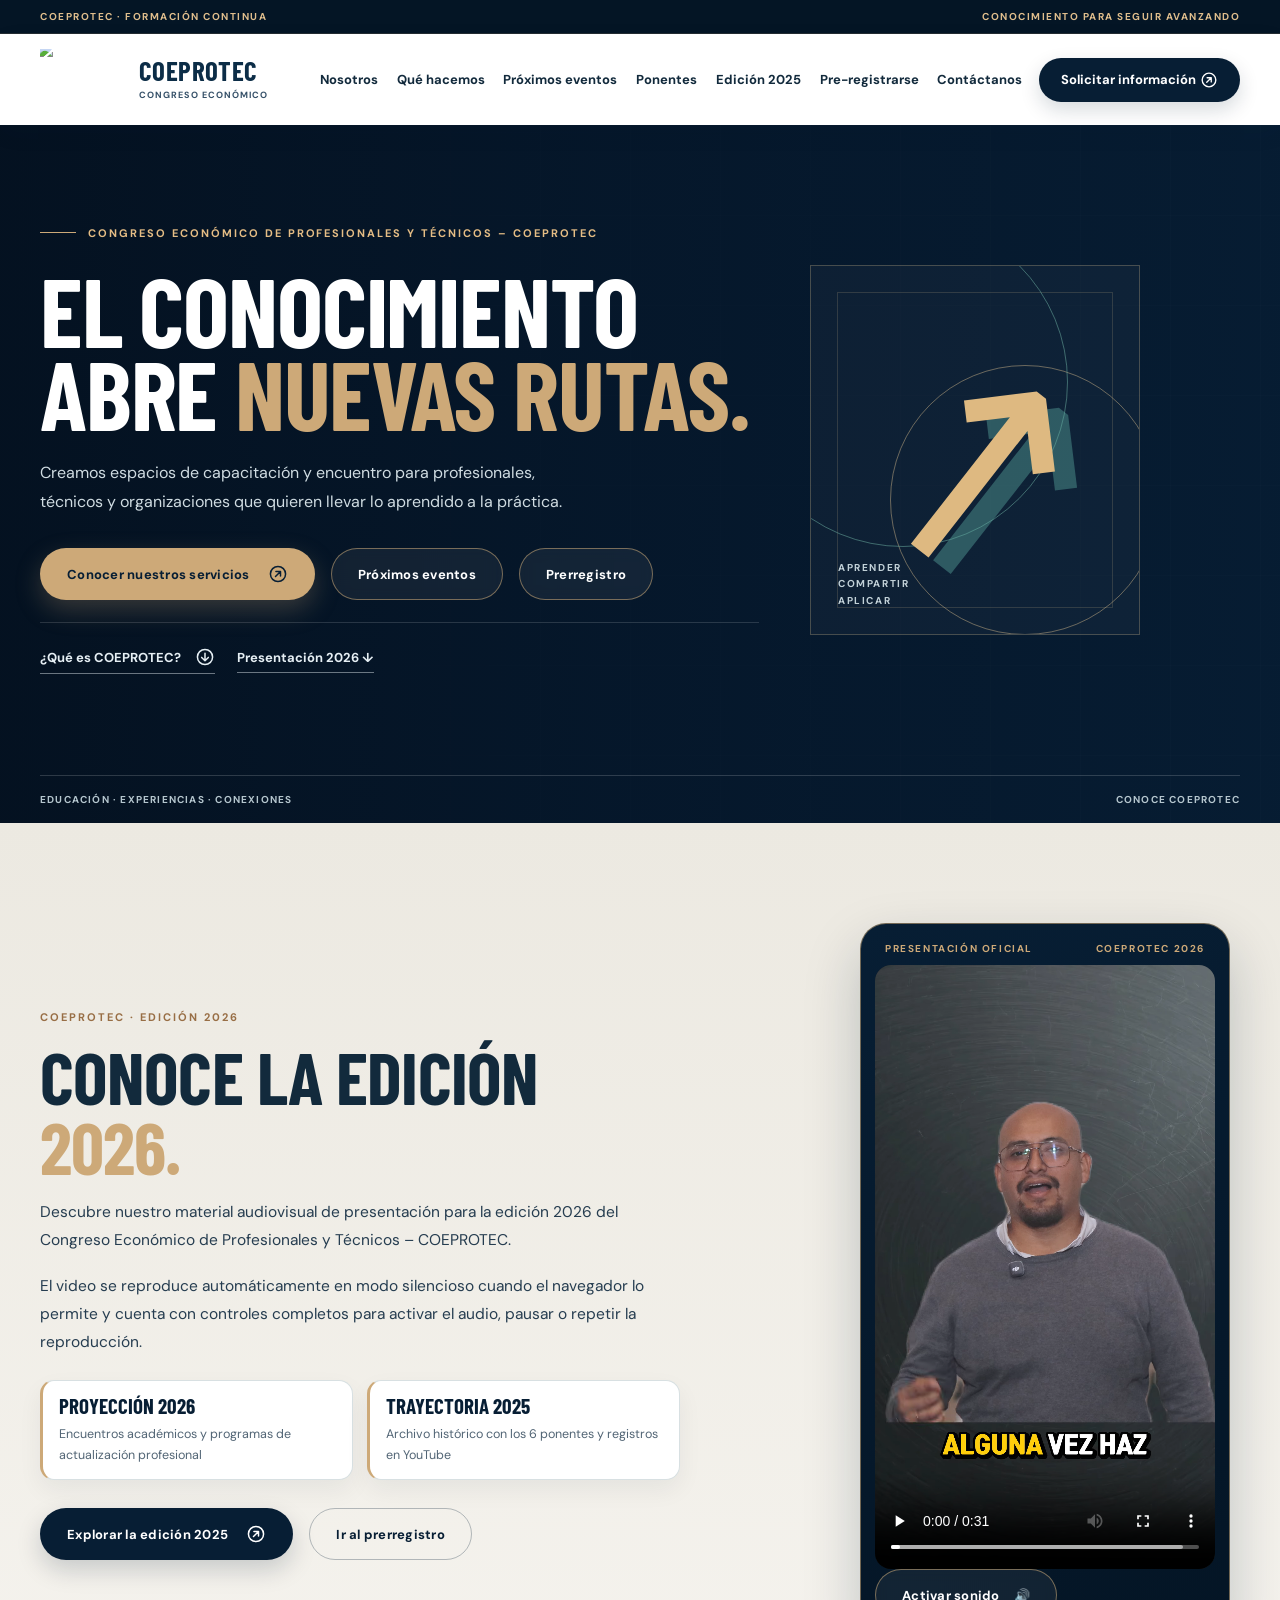
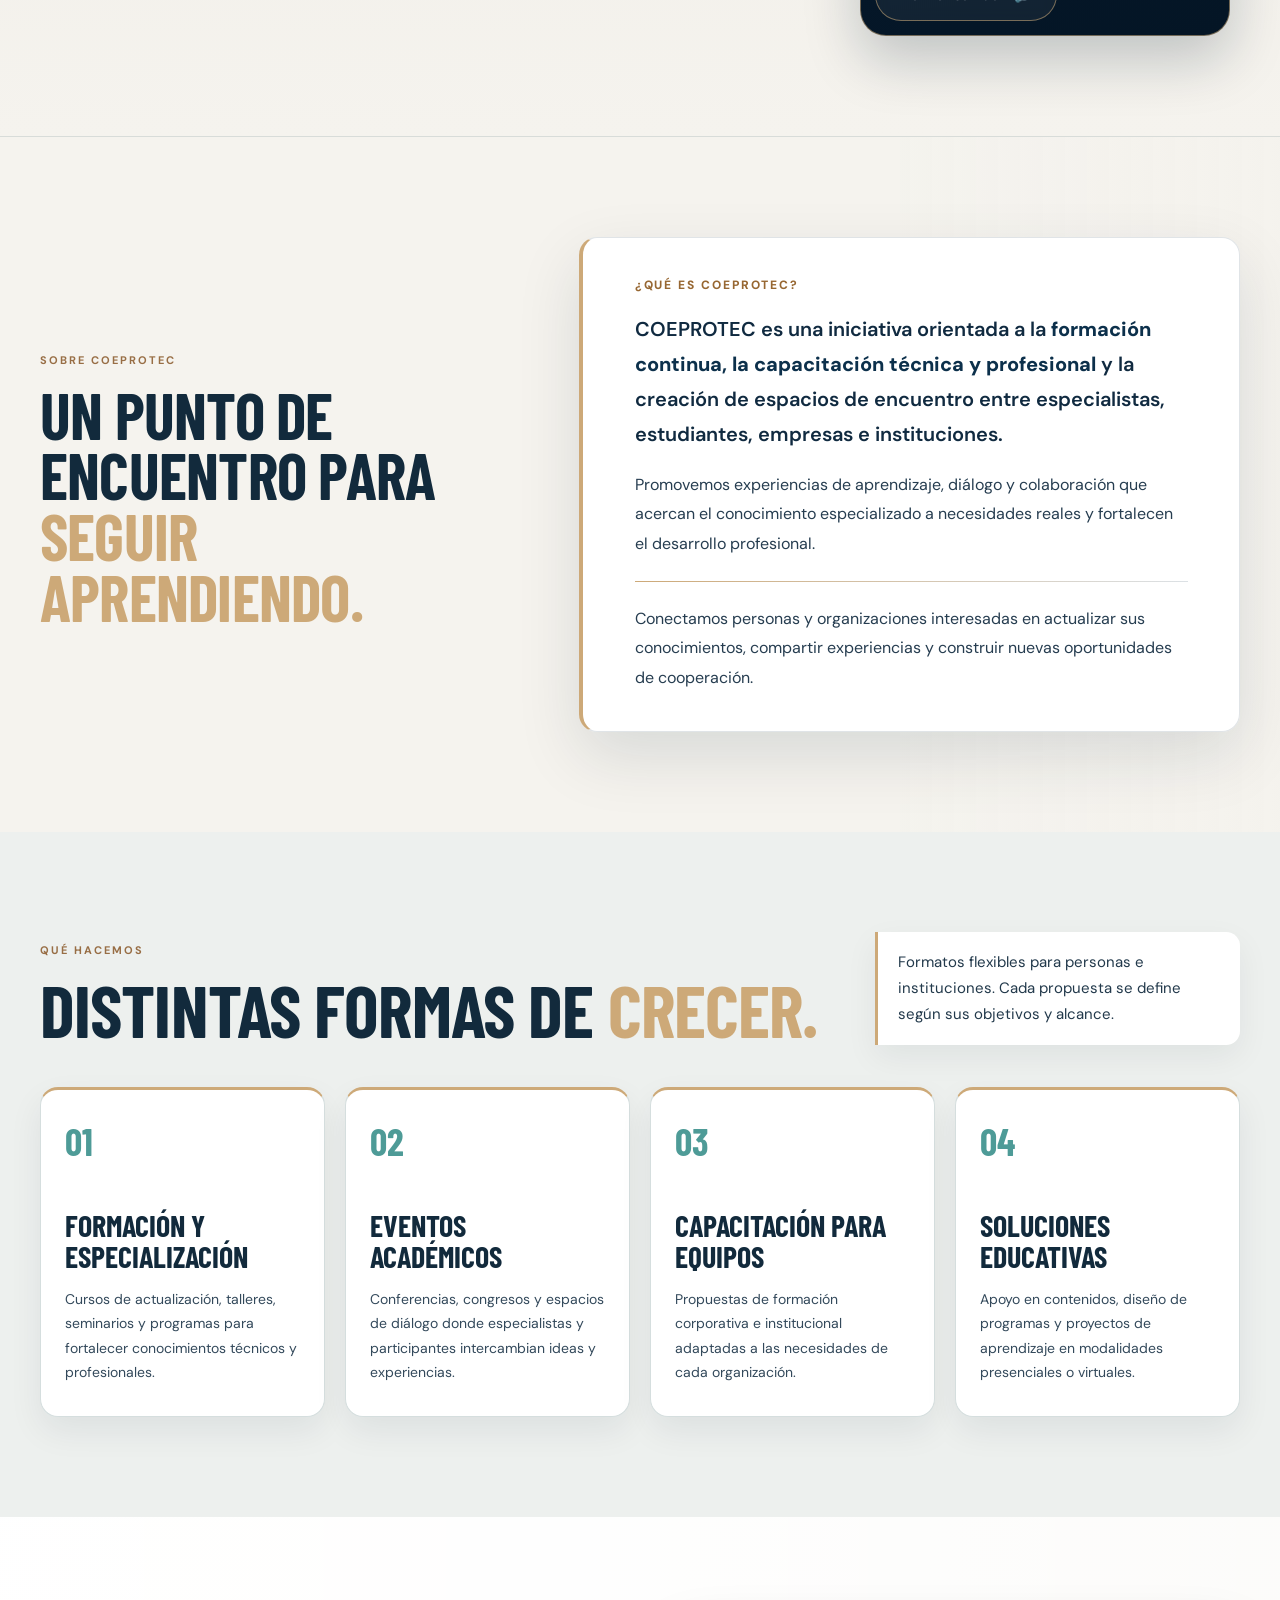
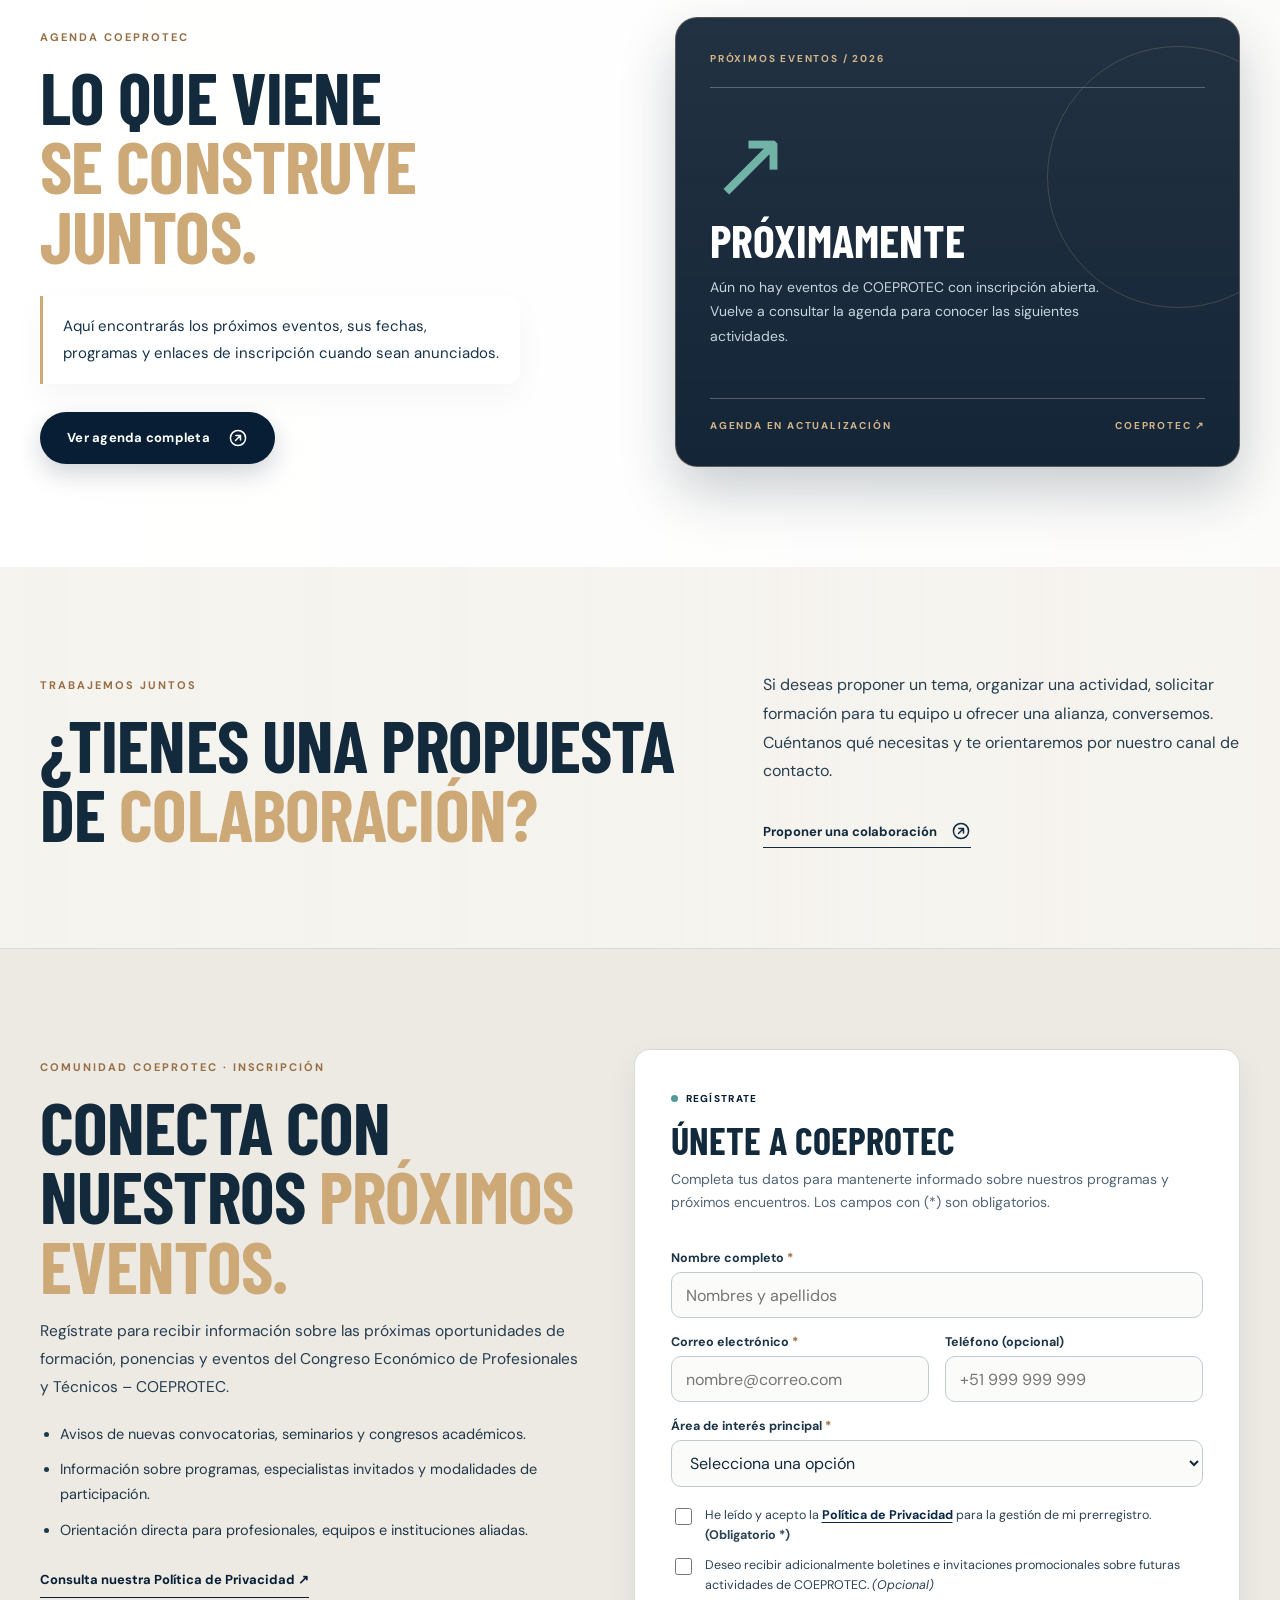
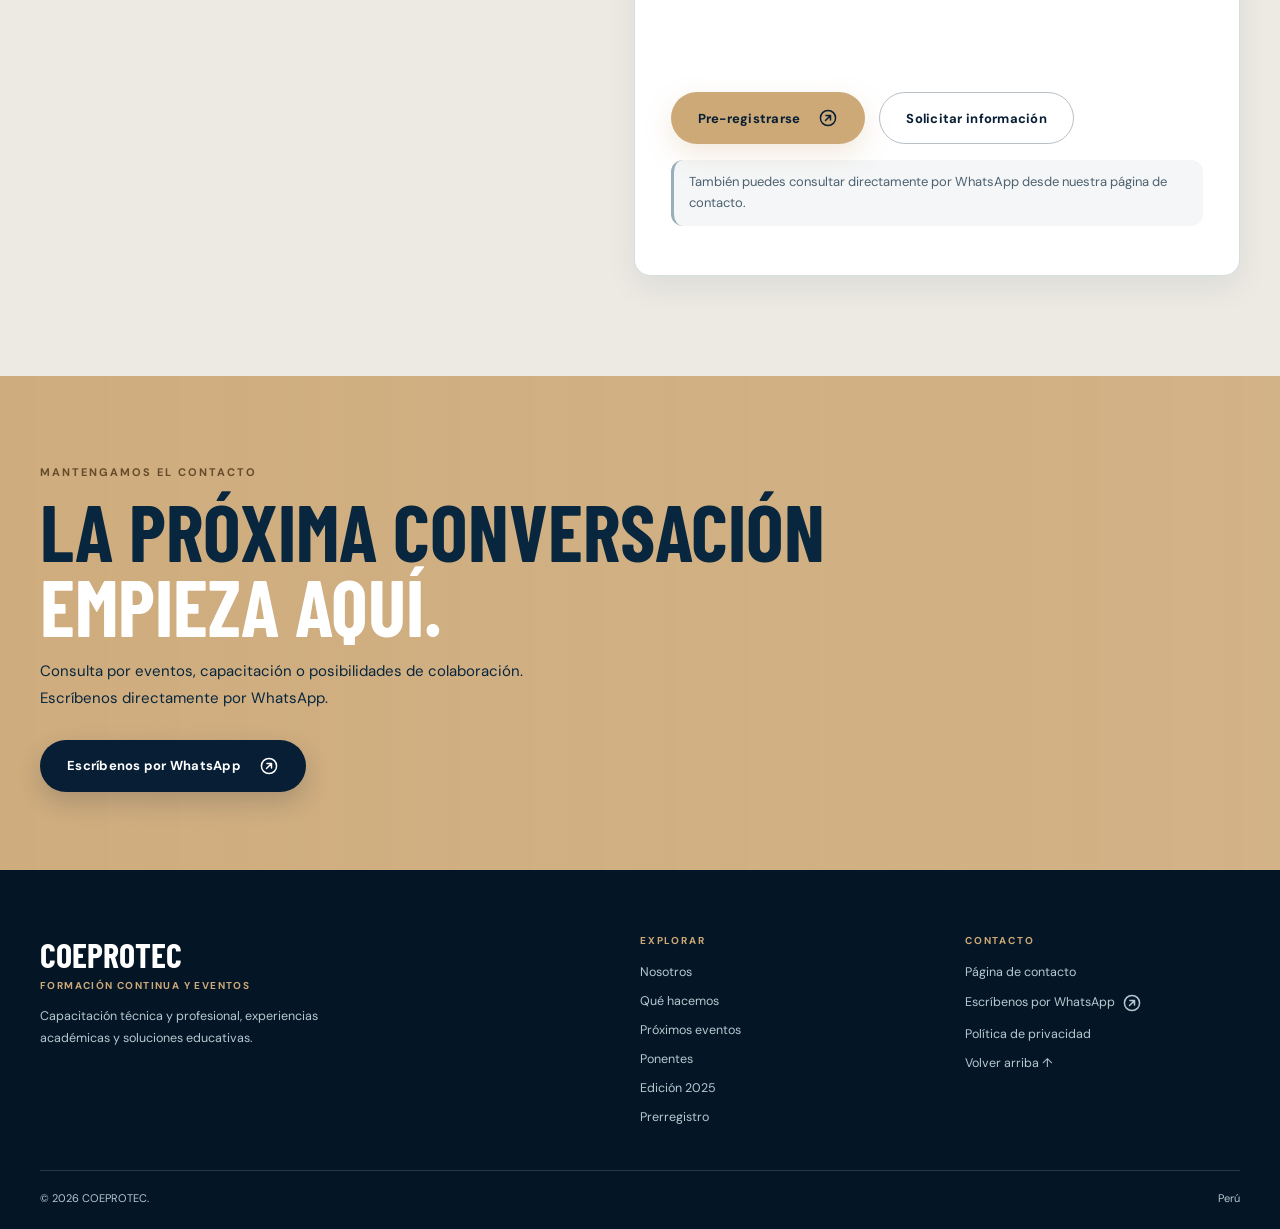
==== commit 5ac6a537: "fix(ui): unificar Pre-registrarse con navegacion y mejorar control del video" ====
--- a/index.html
+++ b/index.html
@@ -23,10 +23,10 @@
   <link rel="preconnect" href="https://fonts.googleapis.com">
   <link rel="preconnect" href="https://fonts.gstatic.com" crossorigin>
   <link href="https://fonts.googleapis.com/css2?family=Barlow+Condensed:wght@500;600;700;800&family=DM+Sans:wght@400;500;600;700&display=swap" rel="stylesheet">
-  <link rel="stylesheet" href="css/event.css?v=20261102modal">
+  <link rel="stylesheet" href="css/event.css?v=20261102nav">
   <script src="js/events-data.js?v=20261102d" defer></script>
   <script src="js/event.js?v=20261102d" defer></script>
-  <script src="js/prerregistro.js?v=20261102modal" defer></script>
+  <script src="js/prerregistro.js?v=20261102nav" defer></script>
   <script src="js/redes-oficiales.js?v=20261102d" defer></script>
   <script src="https://challenges.cloudflare.com/turnstile/v0/api.js" async defer></script>
   <link rel="canonical" href="https://www.coeprotec.com/">
@@ -82,7 +82,7 @@
         <a href="inscripciones.html">Próximos eventos</a>
         <a href="ponentes.html">Ponentes</a>
         <a href="coeprotec-2025.html">Edición 2025</a>
-        <a class="nav-prereg-link" href="#prerregistro">Prerregistro</a>
+        <a href="#prerregistro">Pre-registrarse</a>
         <a href="contacto.html">Contáctanos</a>
         <a class="nav-cta" href="https://wa.me/51971947284?text=Hola%2C%20quiero%20informaci%C3%B3n%20sobre%20COEPROTEC" target="_blank" rel="noopener noreferrer">
           Solicitar información
@@ -166,6 +166,7 @@
             <source src="videos/coeprotec-presentacion-2026.mp4" type="video/mp4">
             Tu navegador no admite reproducción de video HTML5.
           </video>
+          <button type="button" id="video-activar-sonido" class="button button-outline-light video-unmute-button" aria-controls="video-oficial-2026">Activar sonido <span aria-hidden="true">🔊</span></button>
         </div>
       </div>
     </section>
@@ -326,12 +327,12 @@
               </div>
 
               <div class="prereg-turnstile-wrap">
-                <div class="cf-turnstile" data-sitekey="1x00000000000000000000AA" data-theme="light" data-language="es"></div>
+                <div class="cf-turnstile" data-sitekey="0x4AAAAAAFosw0pVZwuRwYFH" data-theme="light" data-language="es"></div>
               </div>
 
               <div class="prereg-card-actions">
                 <button class="button button-gold" type="submit">
-                  Registrarme
+                  Pre-registrarse
                   <svg class="link-icon" viewBox="0 0 24 24" width="20" height="20" fill="none" stroke="currentColor" stroke-width="1.8" stroke-linecap="round" stroke-linejoin="round" aria-hidden="true" focusable="false"><circle cx="12" cy="12" r="9.1"/><path d="M9 15 15 9M9.5 9H15v5.5"/></svg>
                 </button>
                 <a class="button button-outline" href="contacto.html">Solicitar información</a>
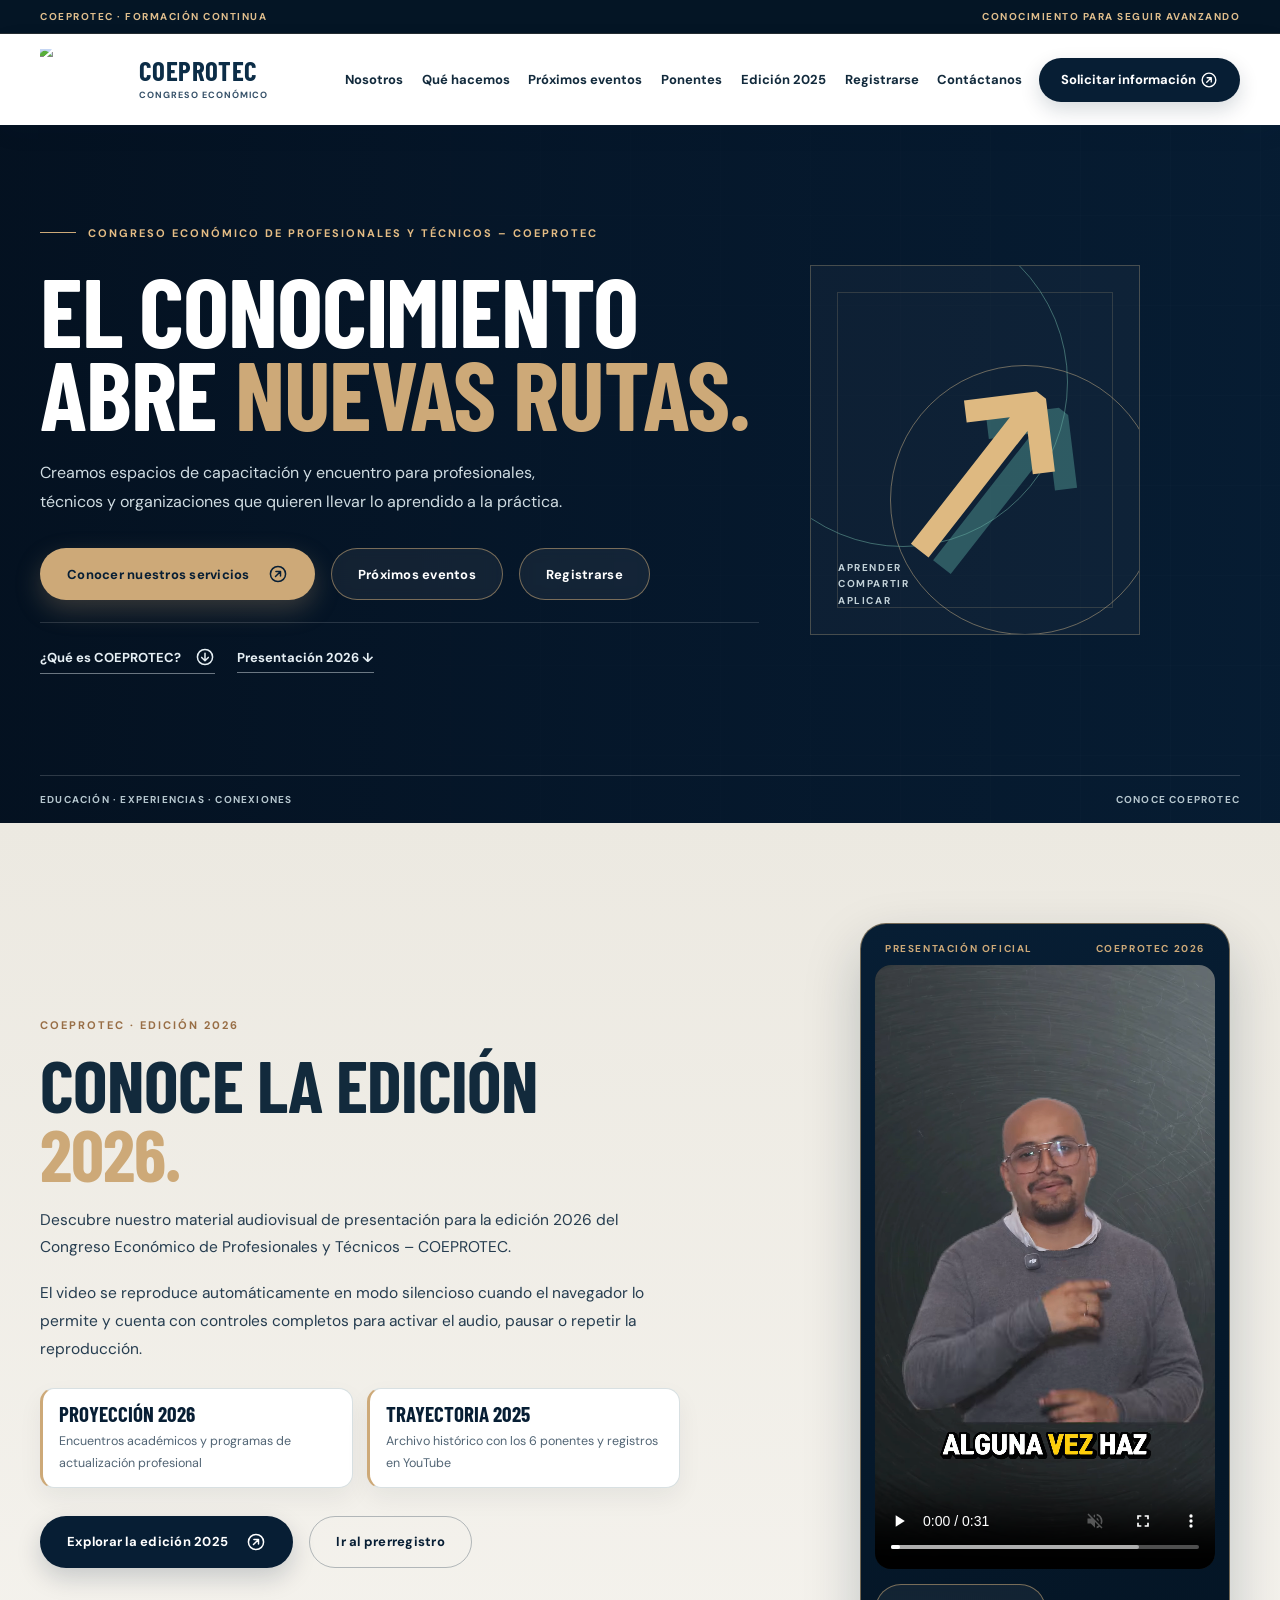
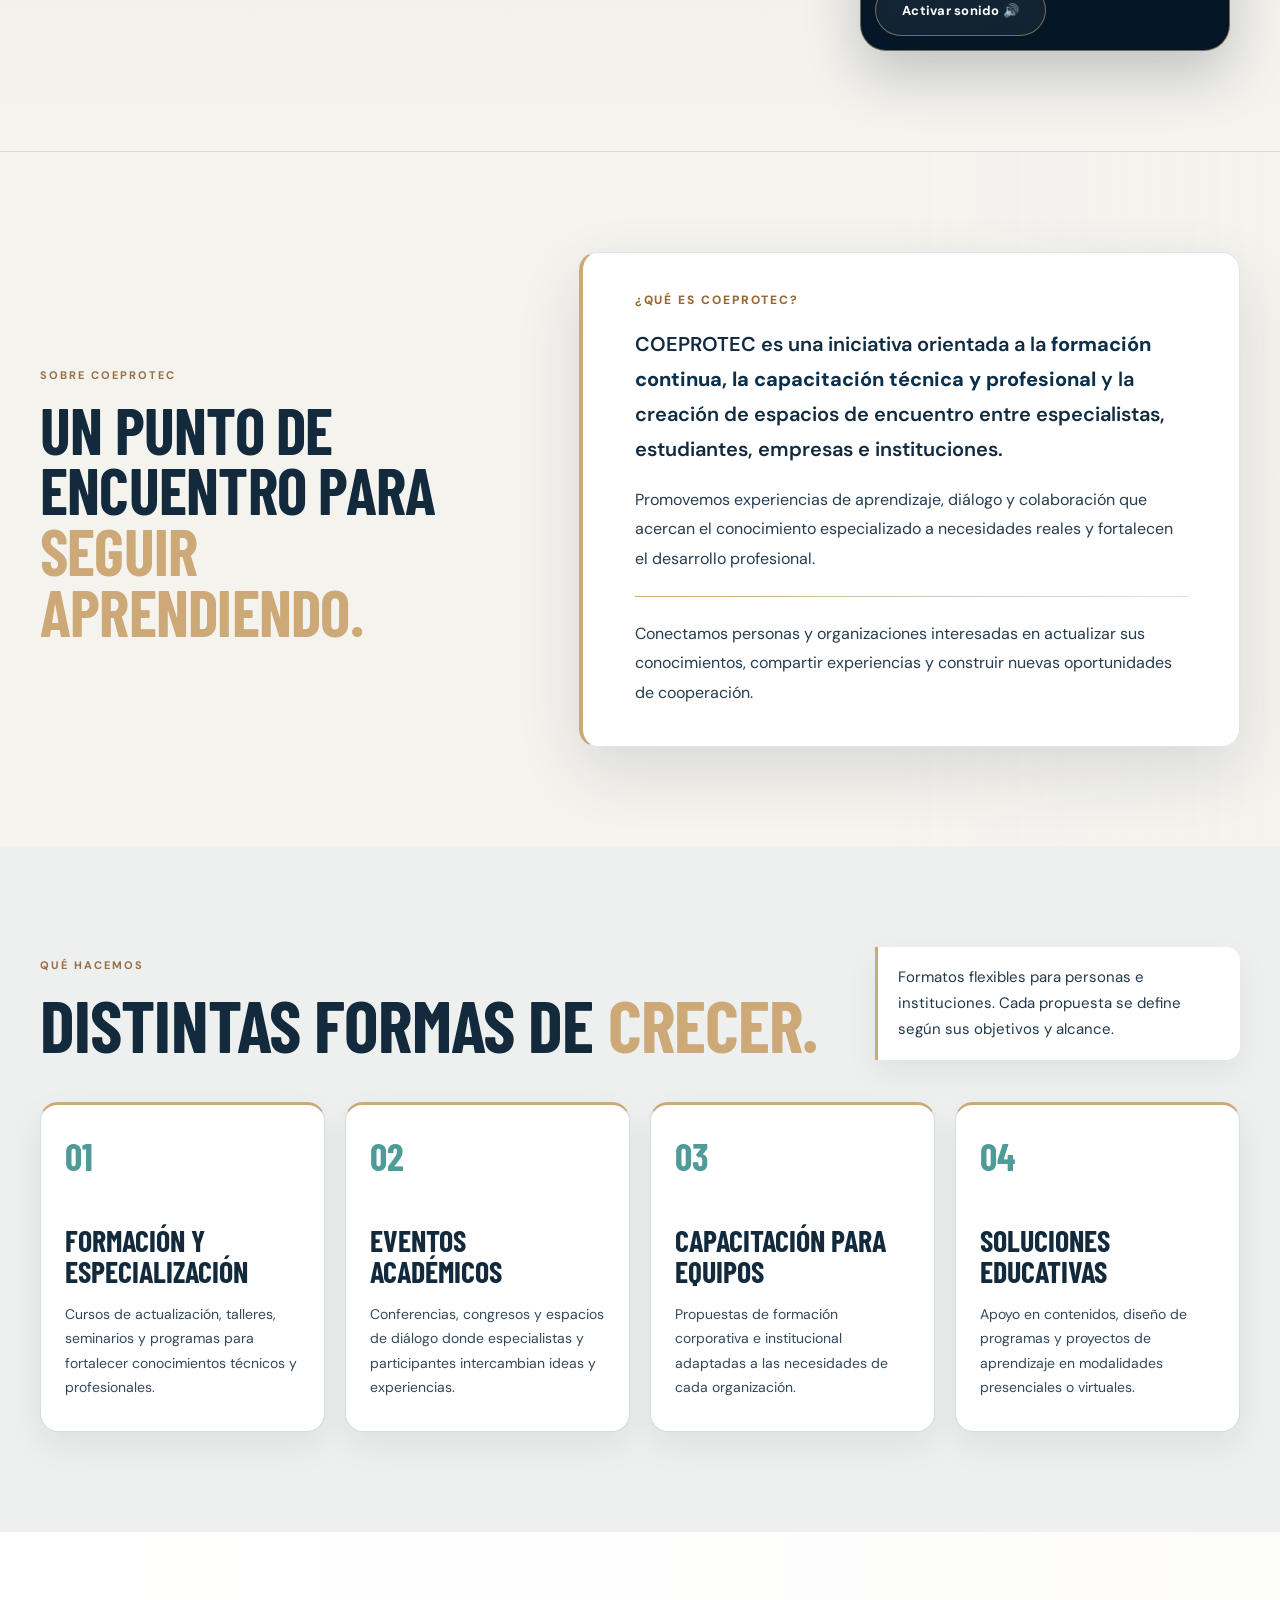
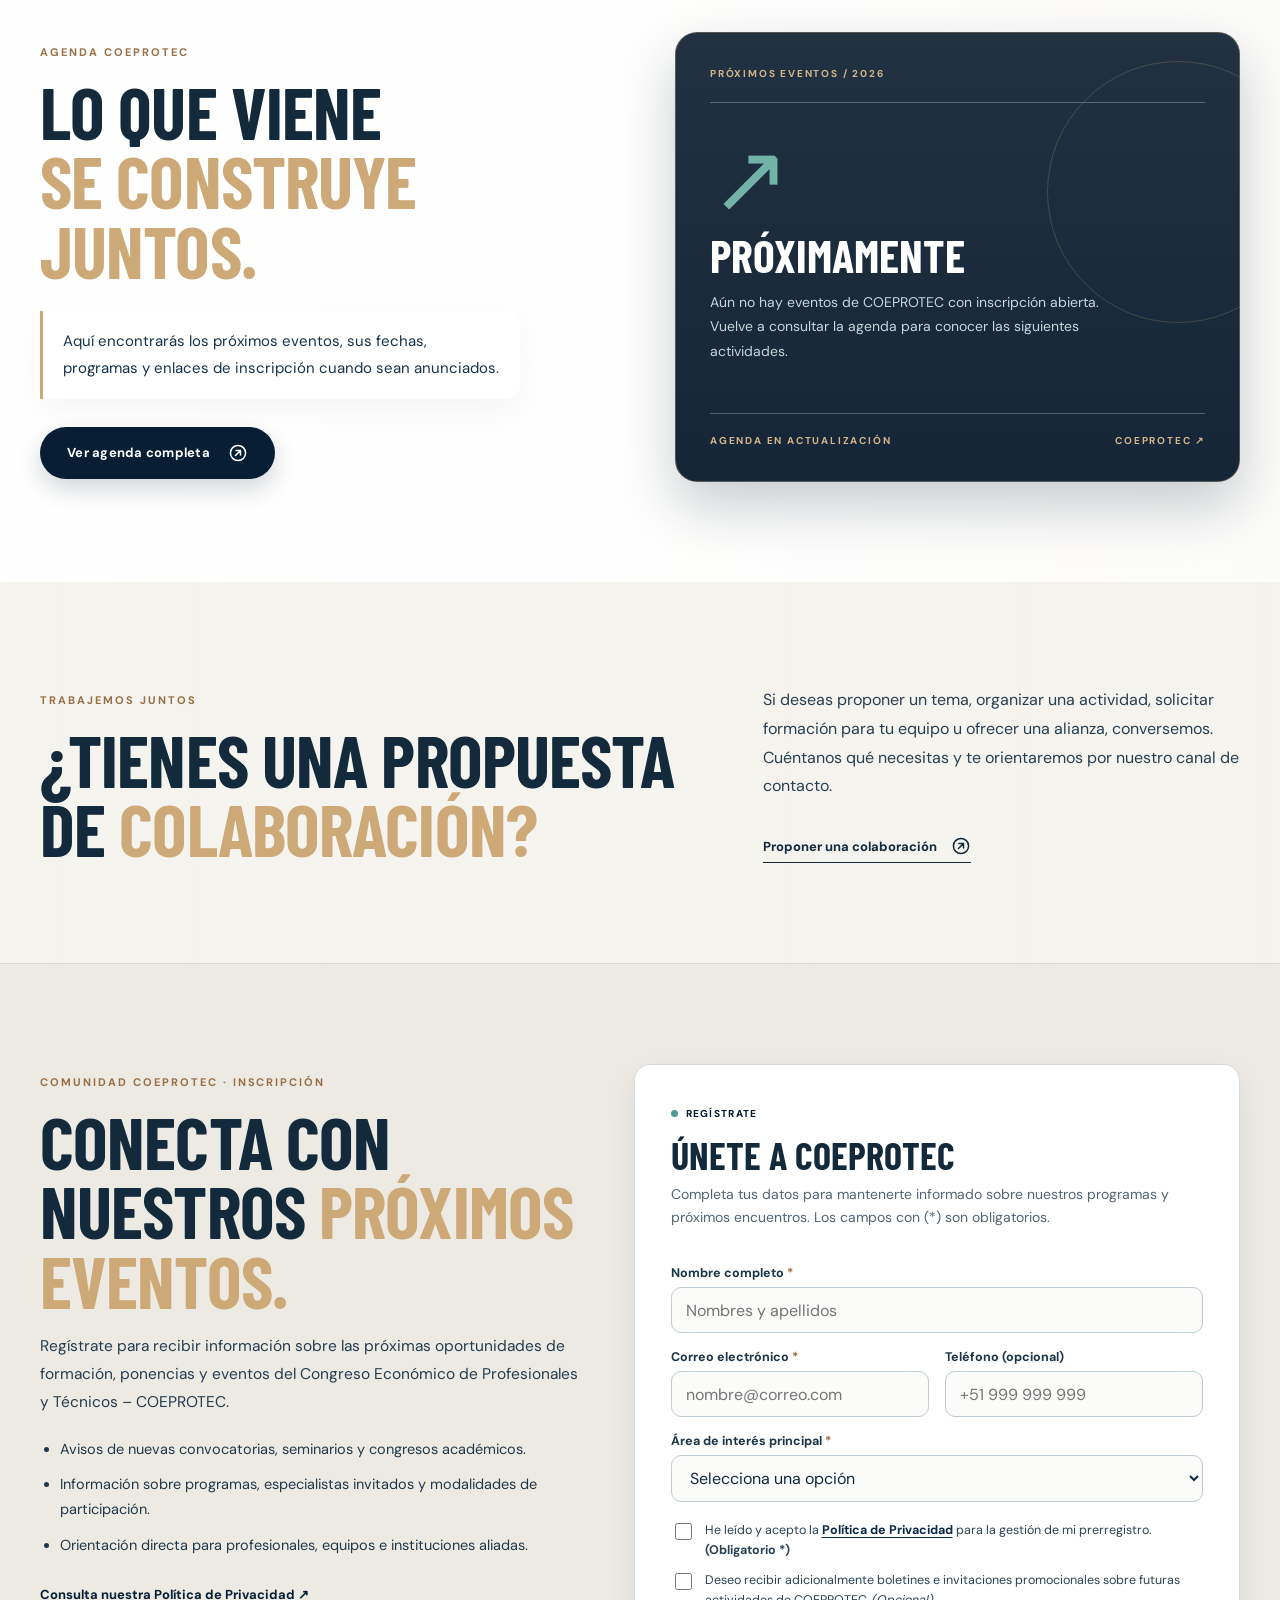
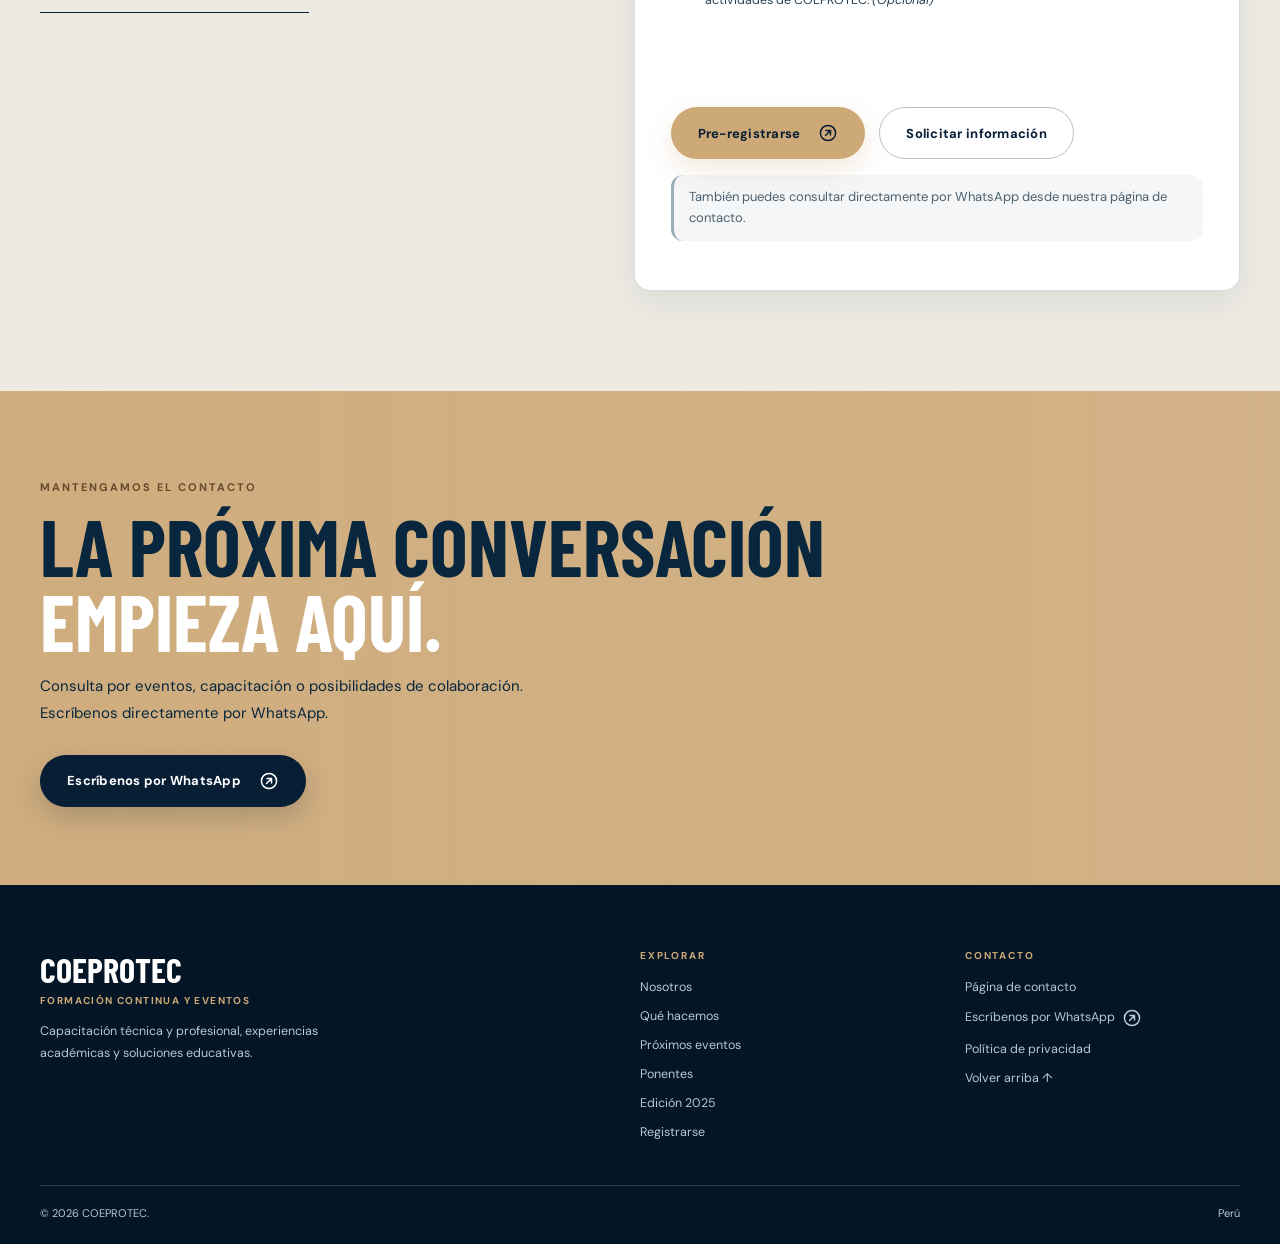
==== commit ce876fe6: "fix(ui): unificar el CTA Registrarse en navegacion y enlaces" ====
--- a/index.html
+++ b/index.html
@@ -82,7 +82,7 @@
         <a href="inscripciones.html">Próximos eventos</a>
         <a href="ponentes.html">Ponentes</a>
         <a href="coeprotec-2025.html">Edición 2025</a>
-        <a href="#prerregistro">Pre-registrarse</a>
+        <a href="#prerregistro">Registrarse</a>
         <a href="contacto.html">Contáctanos</a>
         <a class="nav-cta" href="https://wa.me/51971947284?text=Hola%2C%20quiero%20informaci%C3%B3n%20sobre%20COEPROTEC" target="_blank" rel="noopener noreferrer">
           Solicitar información
@@ -107,7 +107,7 @@
               <svg class="link-icon" viewBox="0 0 24 24" width="20" height="20" fill="none" stroke="currentColor" stroke-width="1.8" stroke-linecap="round" stroke-linejoin="round" aria-hidden="true" focusable="false"><circle cx="12" cy="12" r="9.1"/><path d="M9 15 15 9M9.5 9H15v5.5"/></svg>
             </a>
             <a class="button button-outline-light" href="inscripciones.html">Próximos eventos</a>
-            <a class="button button-outline-light" href="#prerregistro">Prerregistro</a>
+            <a class="button button-outline-light" href="#prerregistro">Registrarse</a>
           </div>
           <div class="hero-quick-links">
             <a class="text-link light" href="#nosotros">
@@ -374,7 +374,7 @@
         <a href="inscripciones.html">Próximos eventos</a>
         <a href="ponentes.html">Ponentes</a>
         <a href="coeprotec-2025.html">Edición 2025</a>
-        <a href="#prerregistro">Prerregistro</a>
+        <a href="#prerregistro">Registrarse</a>
       </div>
       <div>
         <span>CONTACTO</span>
--- a/css/event.css
+++ b/css/event.css
@@ -2712,3 +2712,20 @@
 .privacy-dialog-body .privacy-warning { padding: 13px; background: #fff5dd; border-left: 3px solid #cda978; }
 .privacy-dialog-footer { border-top: 1px solid #dce4e8; justify-content: flex-end; }
 .privacy-dialog-footer .button { cursor: pointer; }
+
+
+/* El enlace de registro usa exactamente el estilo de los demás enlaces del menú. */
+.main-nav a[href$="#prerregistro"]:not(.nav-cta) {
+  display: inline-flex;
+  align-items: center;
+  padding: 6px 2px;
+  border: 0;
+  border-radius: 0;
+  background: transparent;
+  box-shadow: none;
+  color: inherit;
+  font-size: inherit;
+  font-weight: inherit;
+}
+.main-nav a[href$="#prerregistro"]:not(.nav-cta):hover { color: #956d42; }
+.video-unmute-button { display: inline-flex; margin-top: 15px; cursor: pointer; }
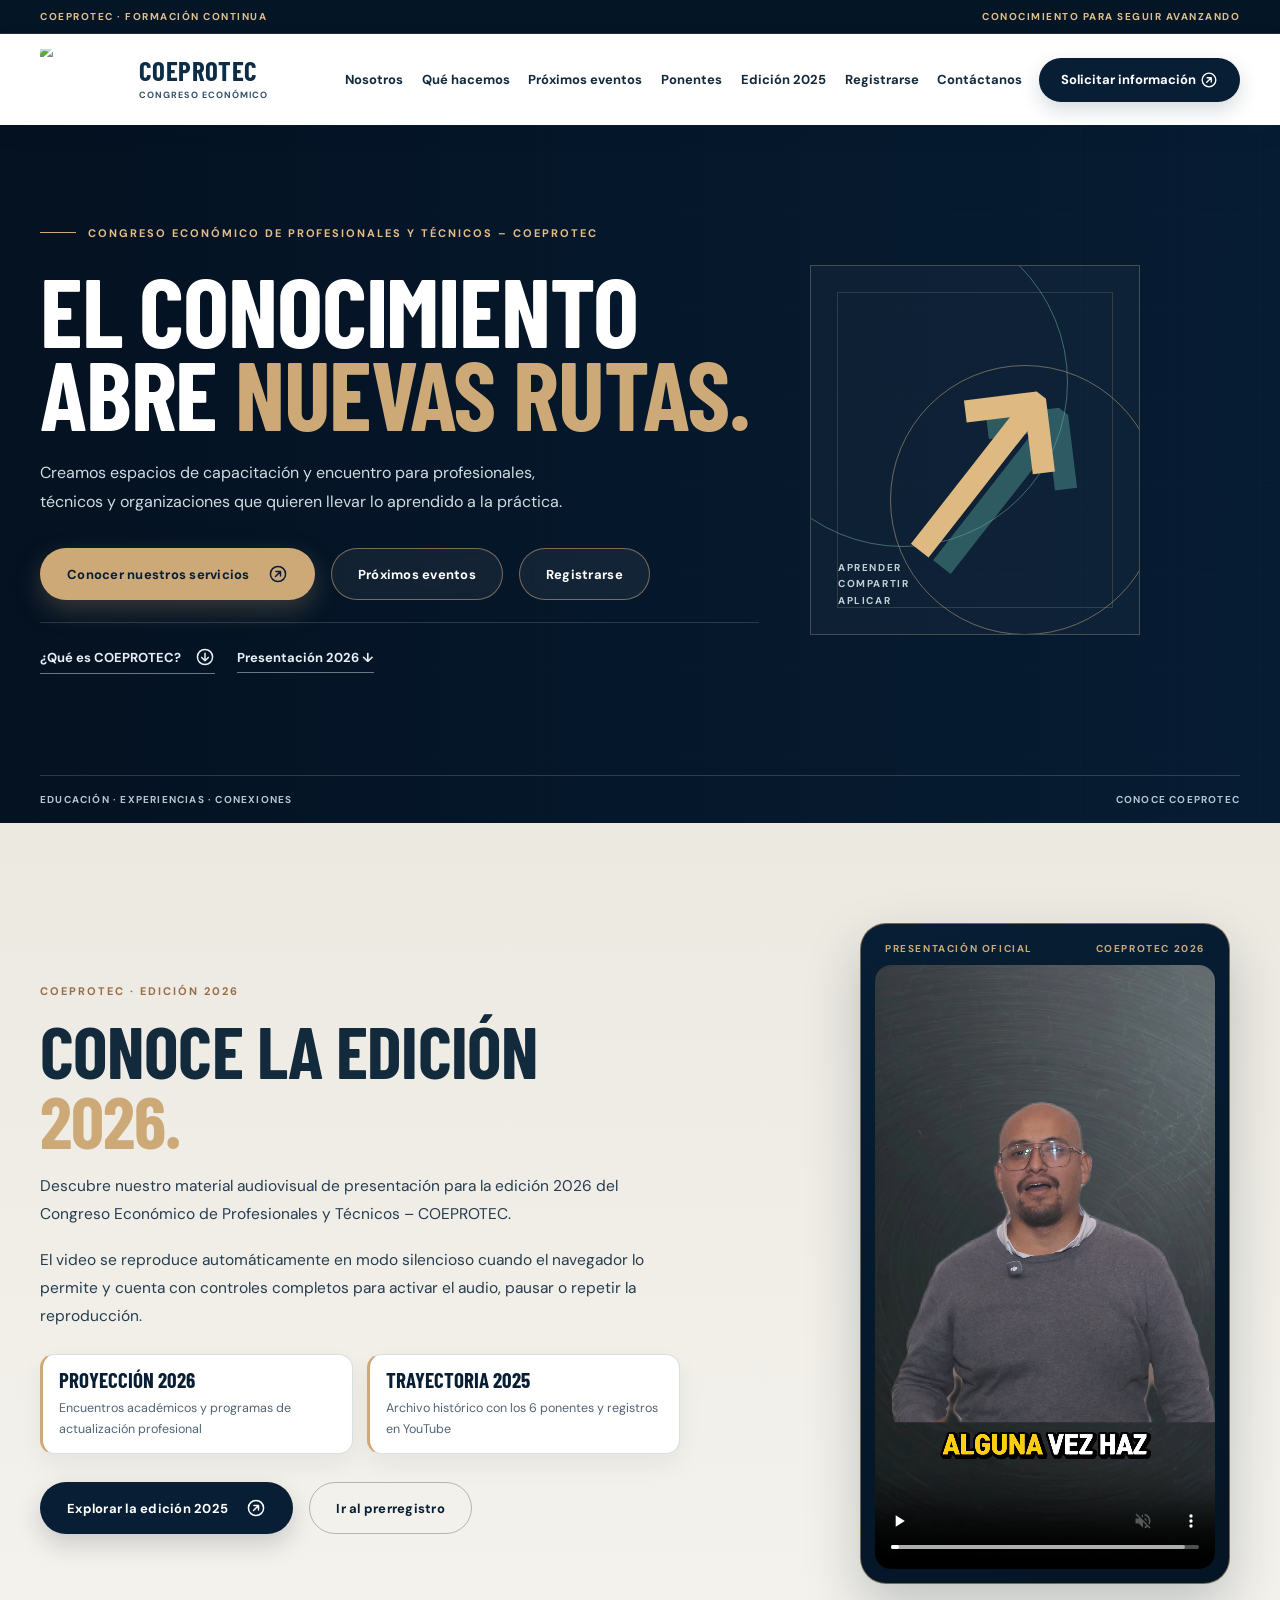
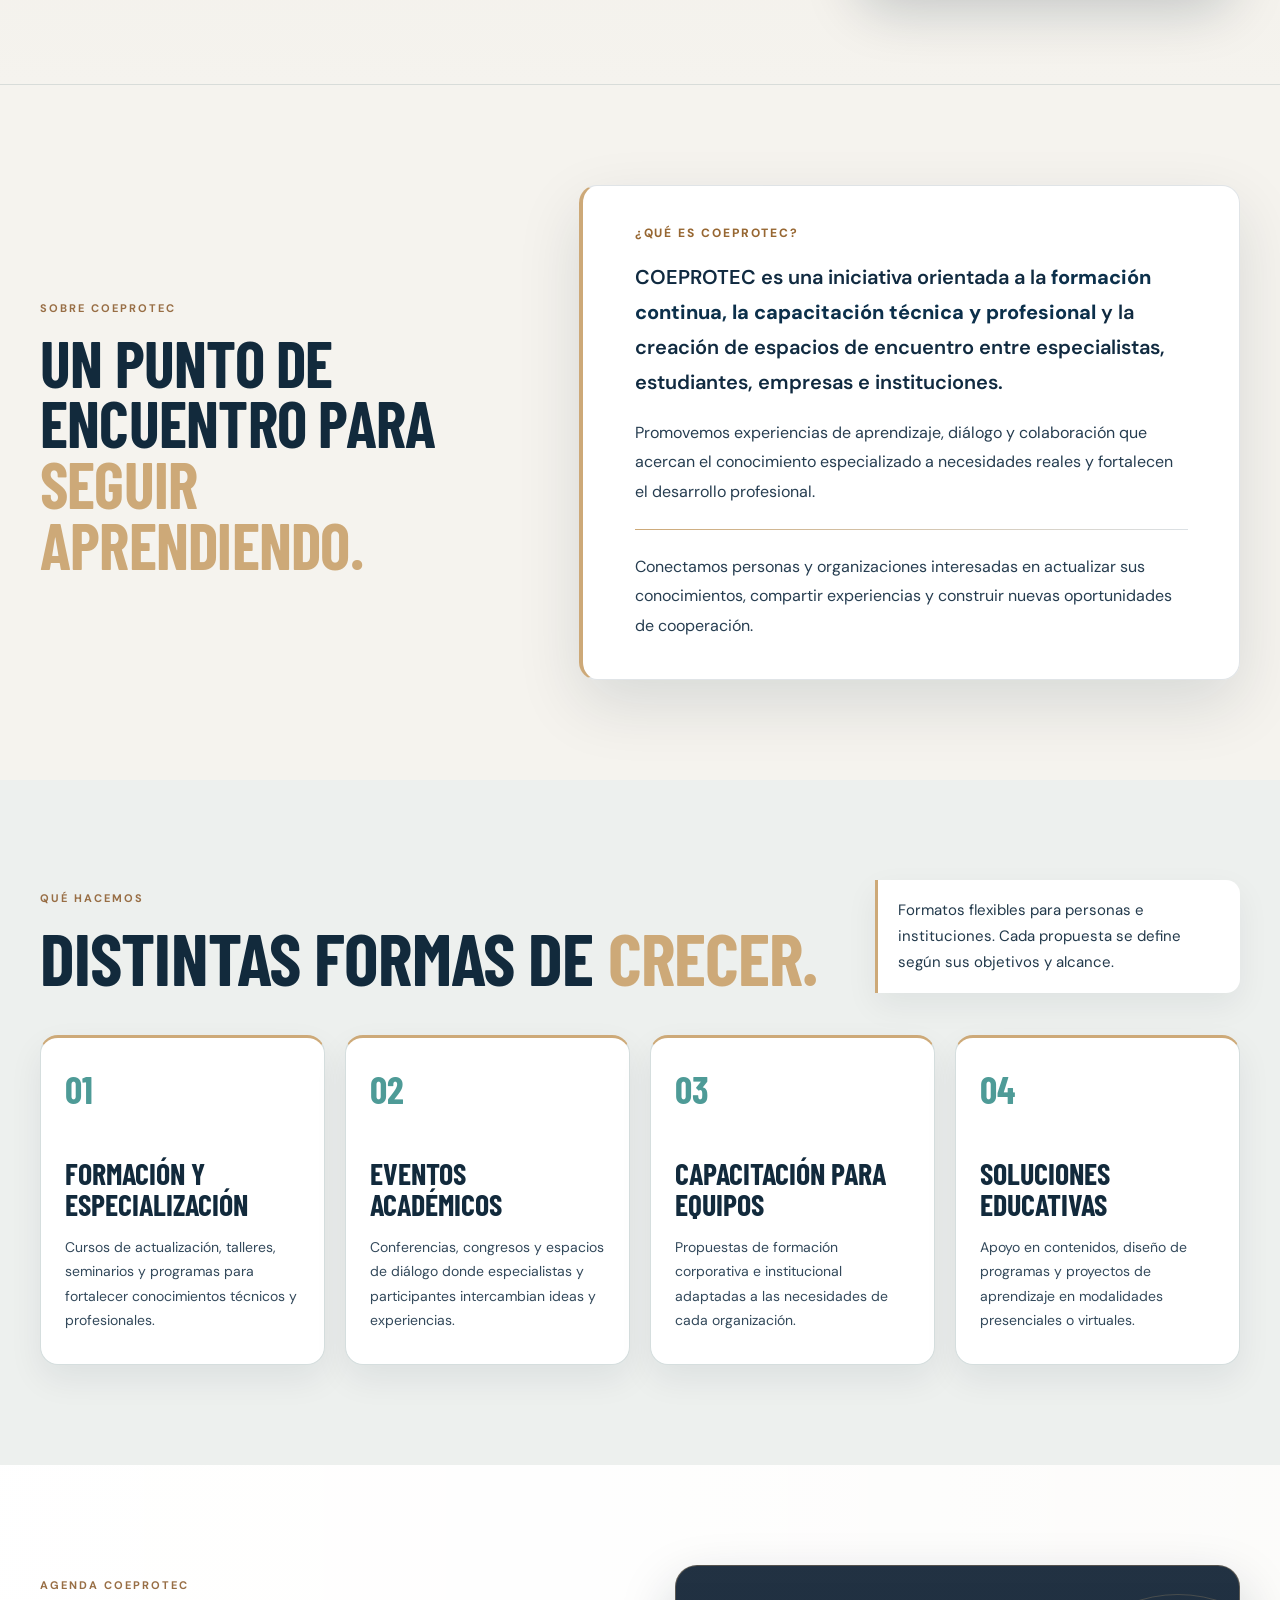
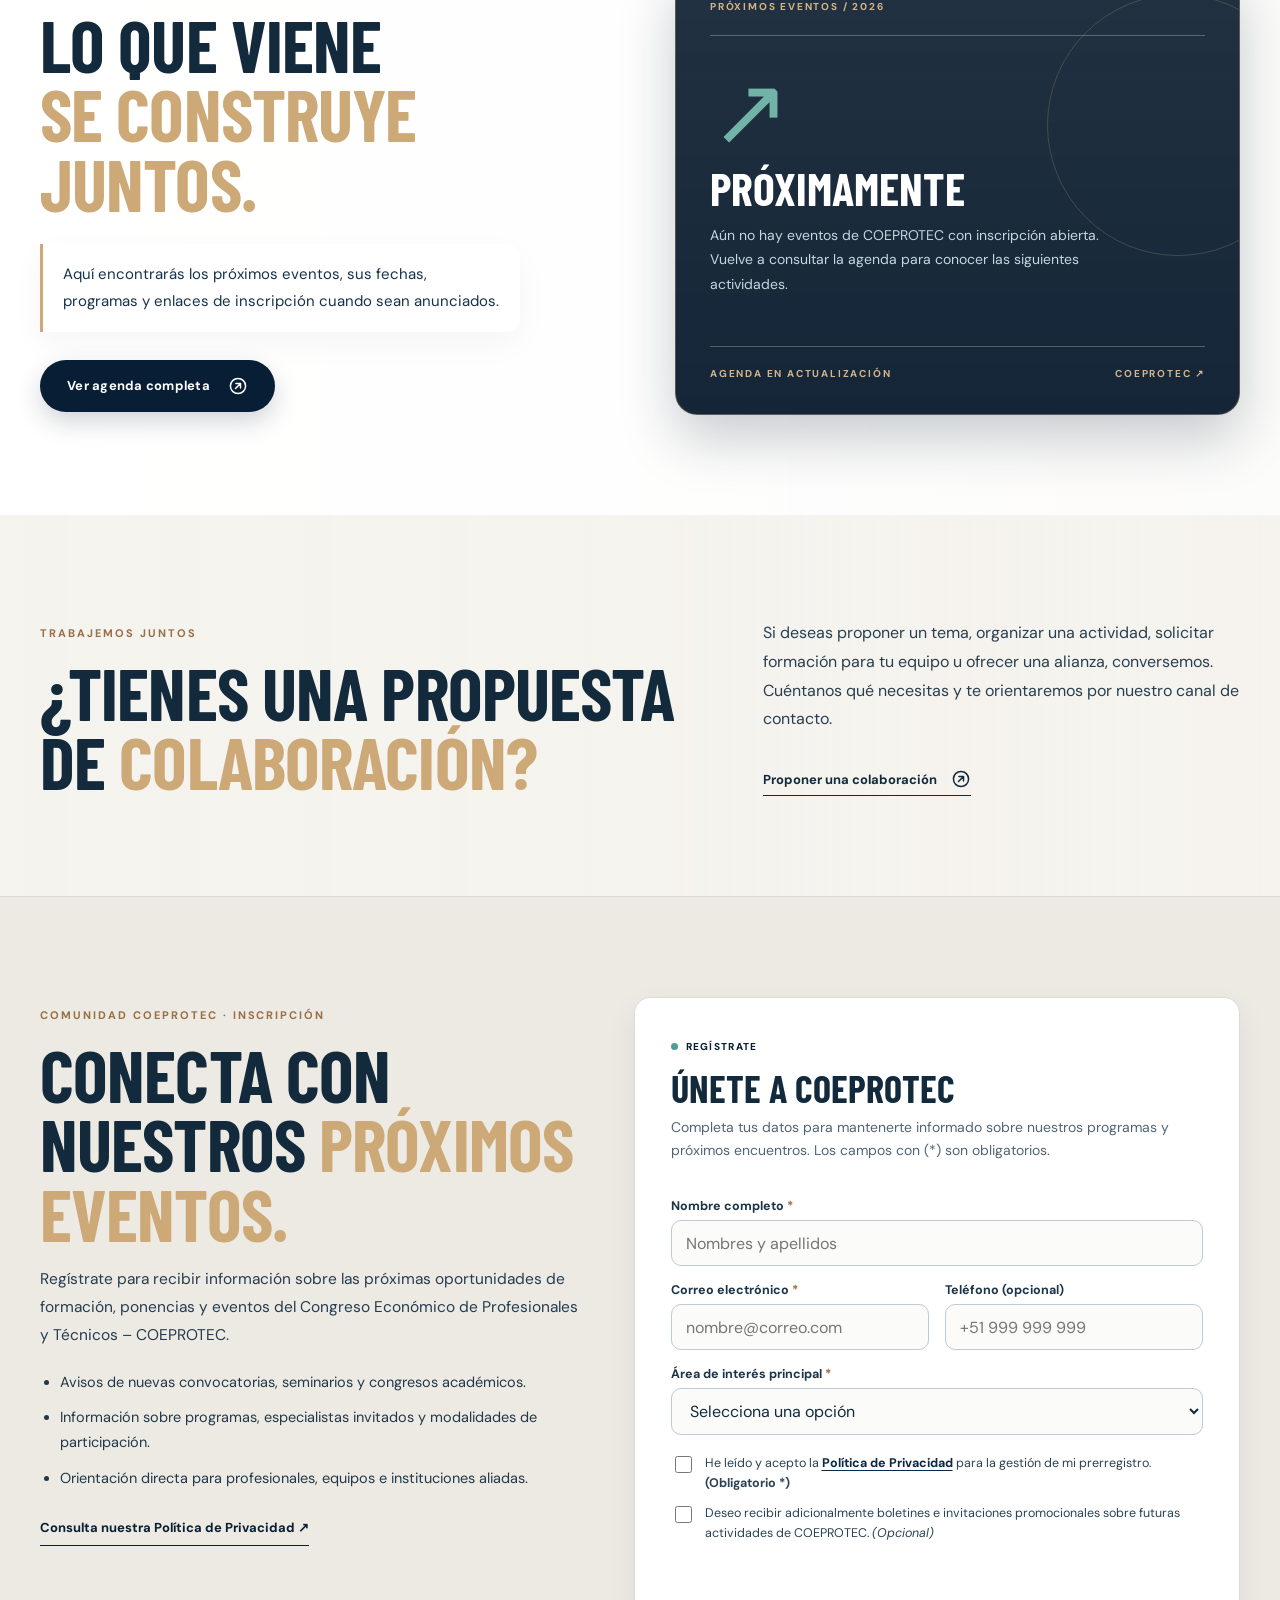
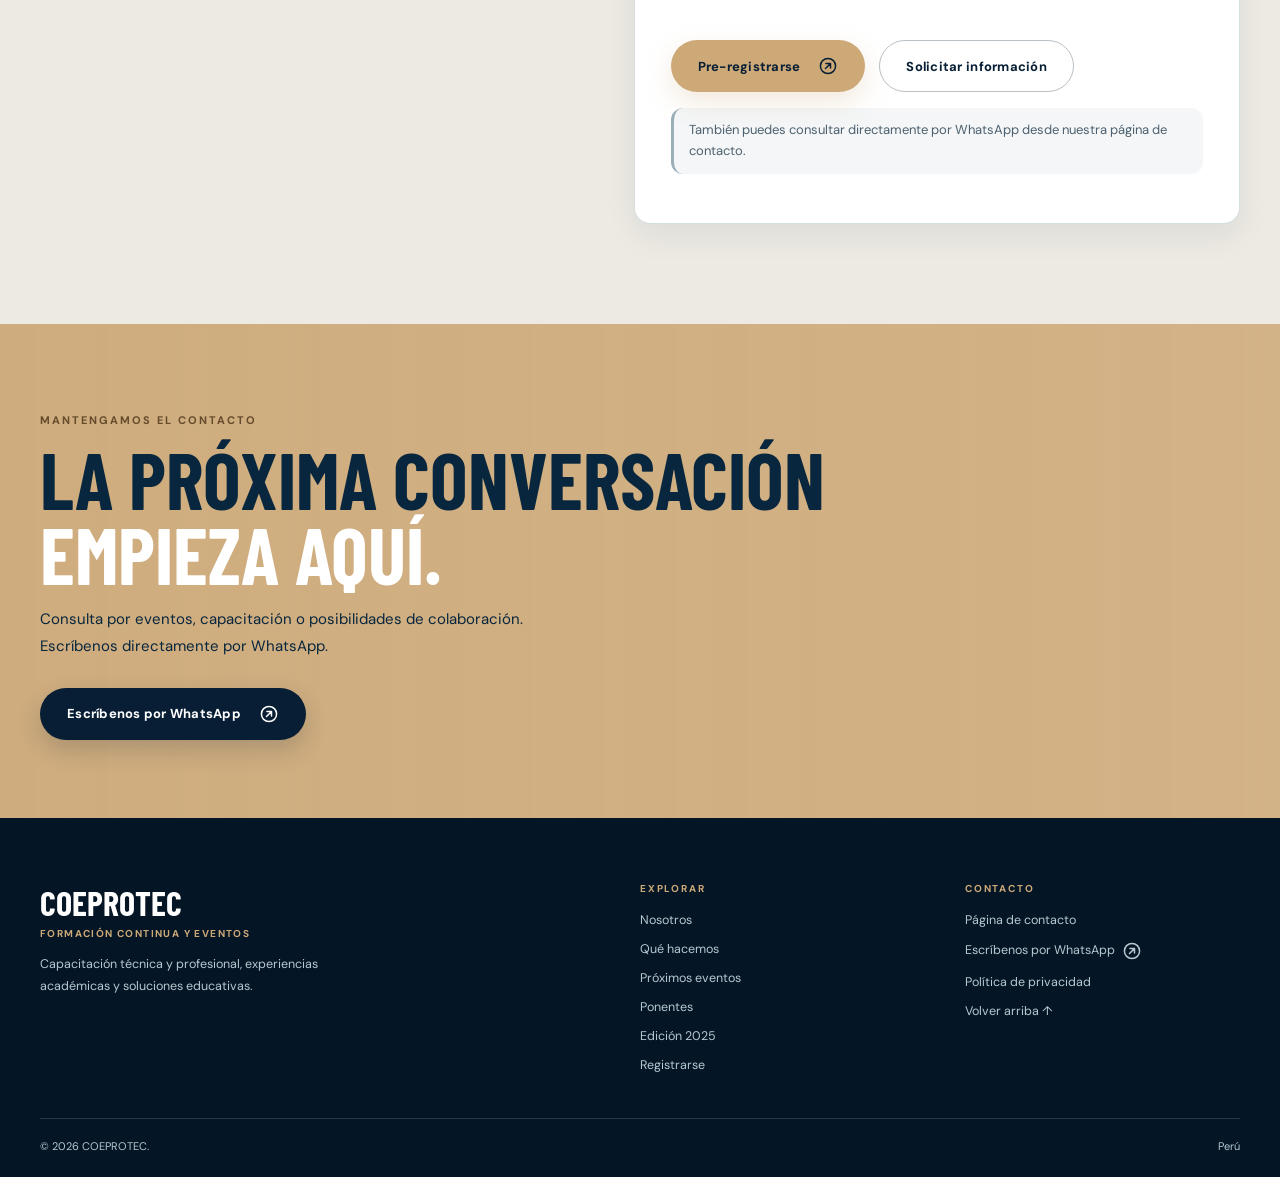
==== commit f2d5a303: "fix(video): retirar boton adicional de audio y conservar controles nativos" ====
--- a/index.html
+++ b/index.html
@@ -166,7 +166,6 @@
             <source src="videos/coeprotec-presentacion-2026.mp4" type="video/mp4">
             Tu navegador no admite reproducción de video HTML5.
           </video>
-          <button type="button" id="video-activar-sonido" class="button button-outline-light video-unmute-button" aria-controls="video-oficial-2026">Activar sonido <span aria-hidden="true">🔊</span></button>
         </div>
       </div>
     </section>
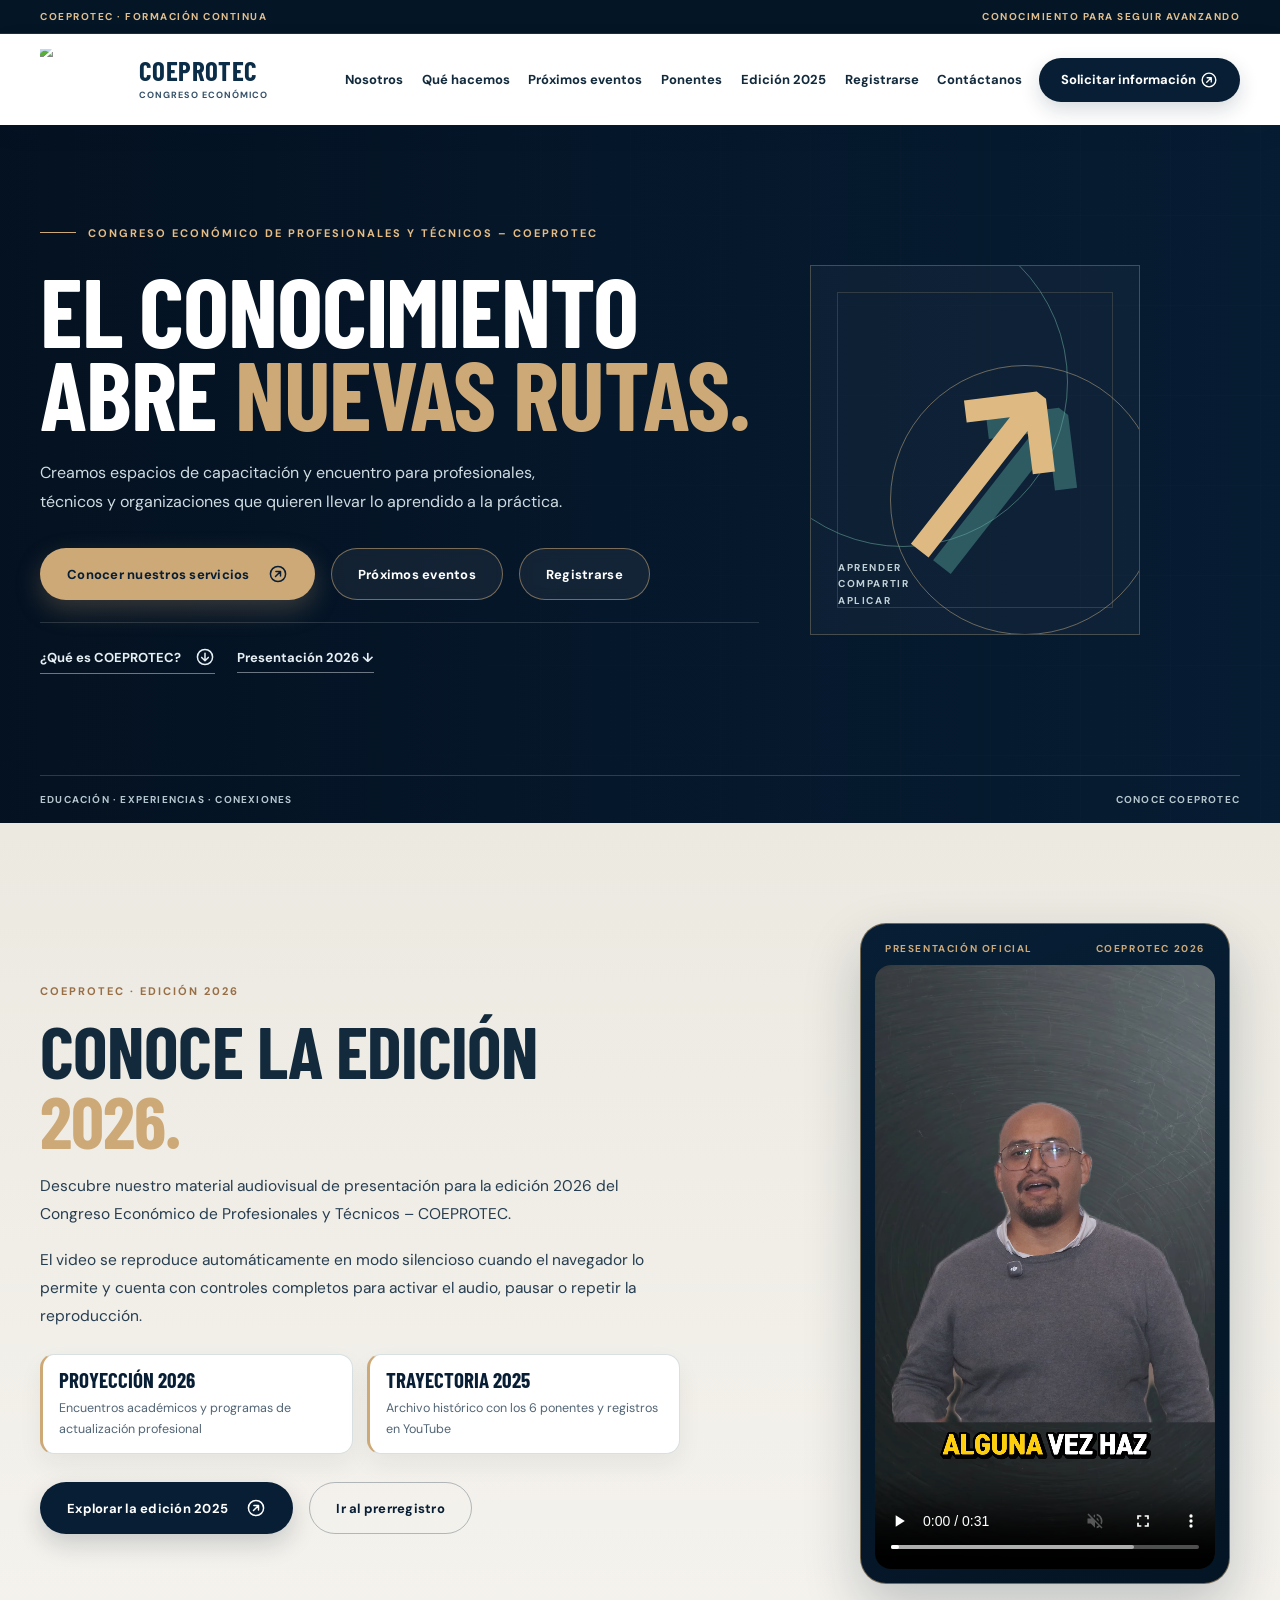
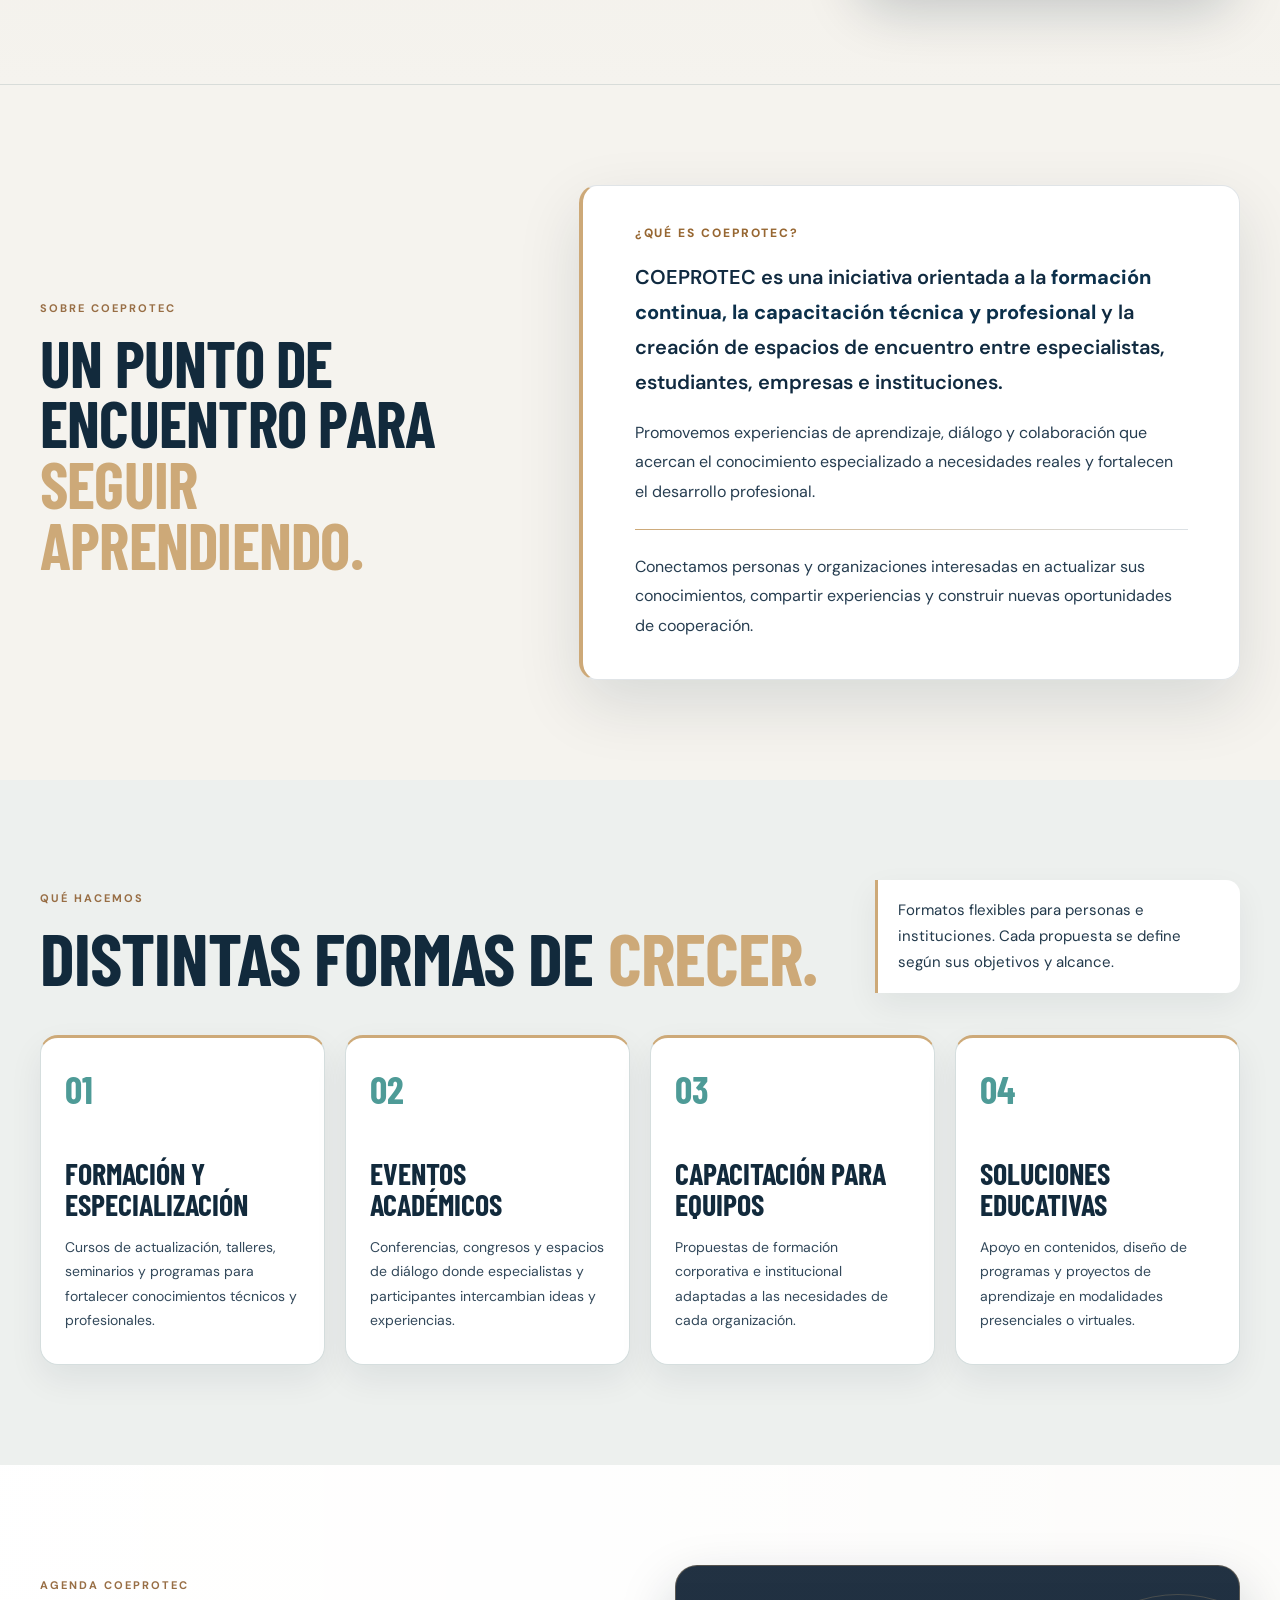
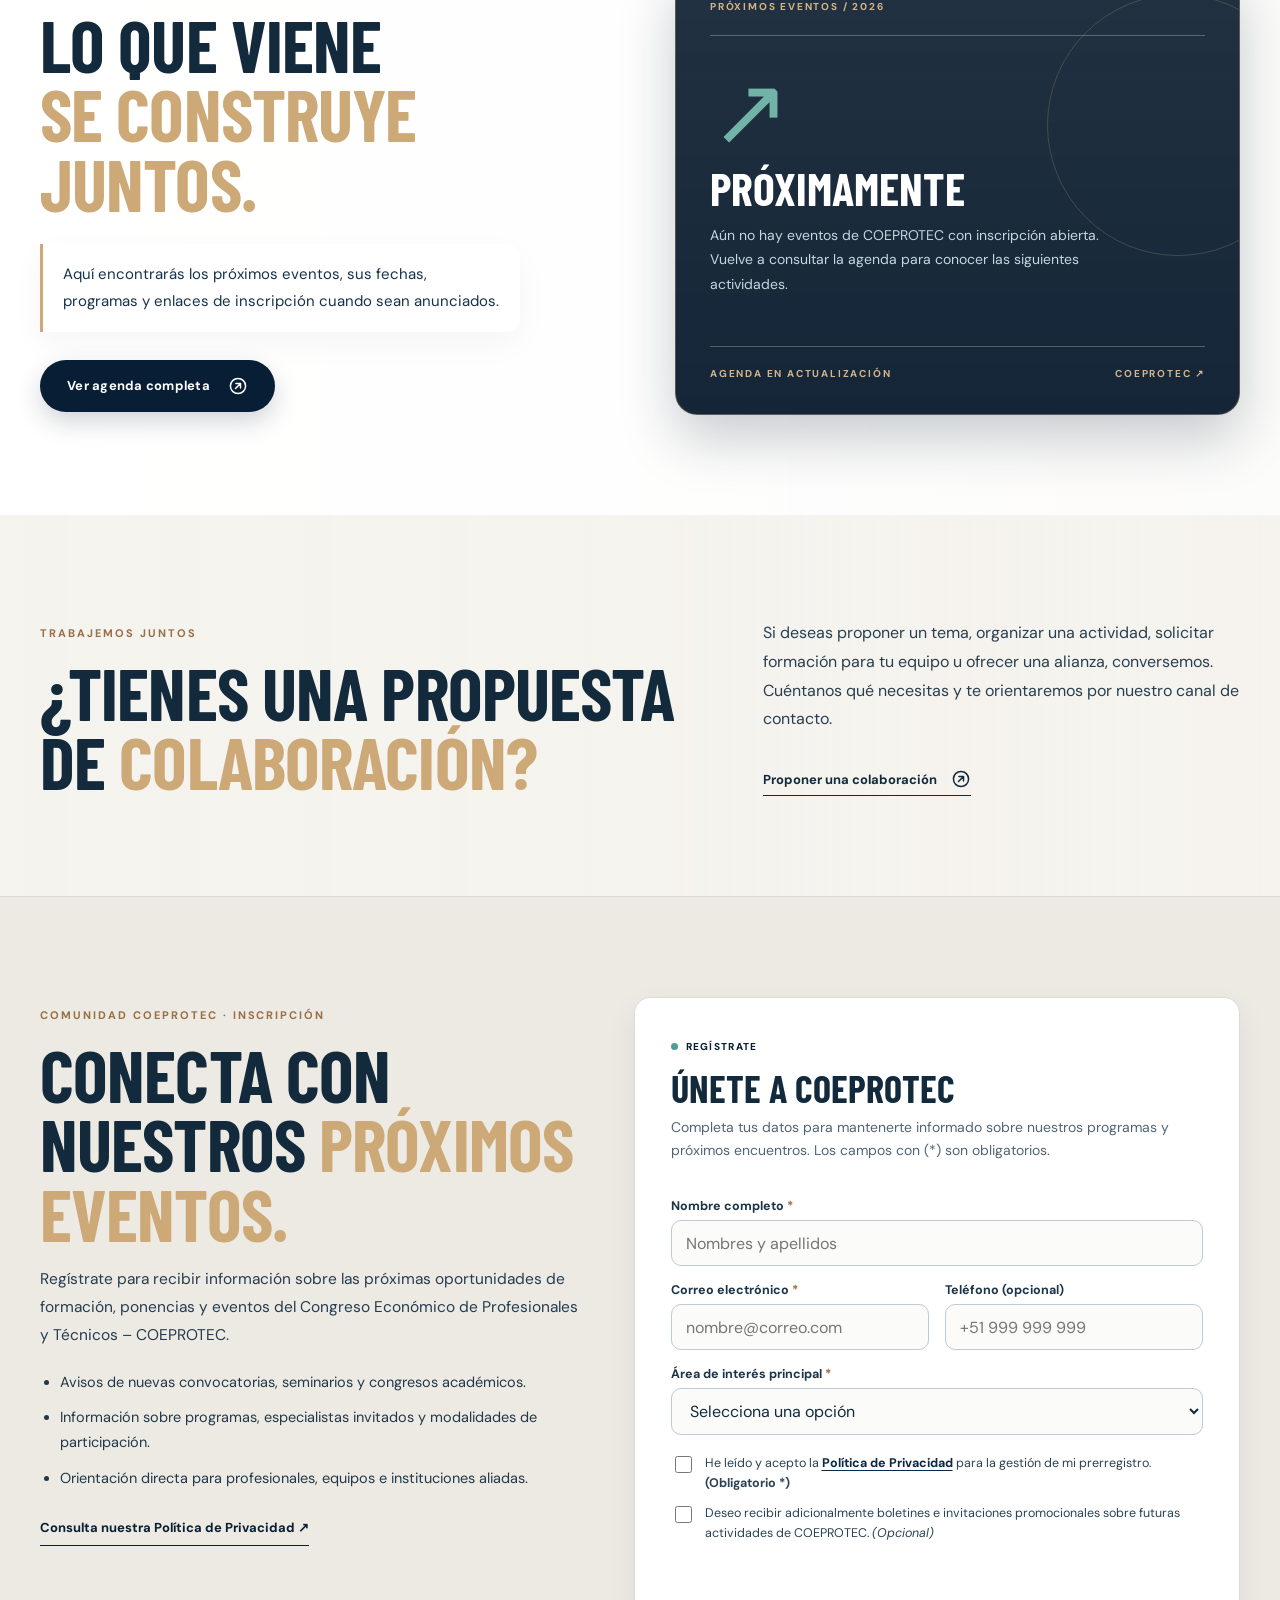
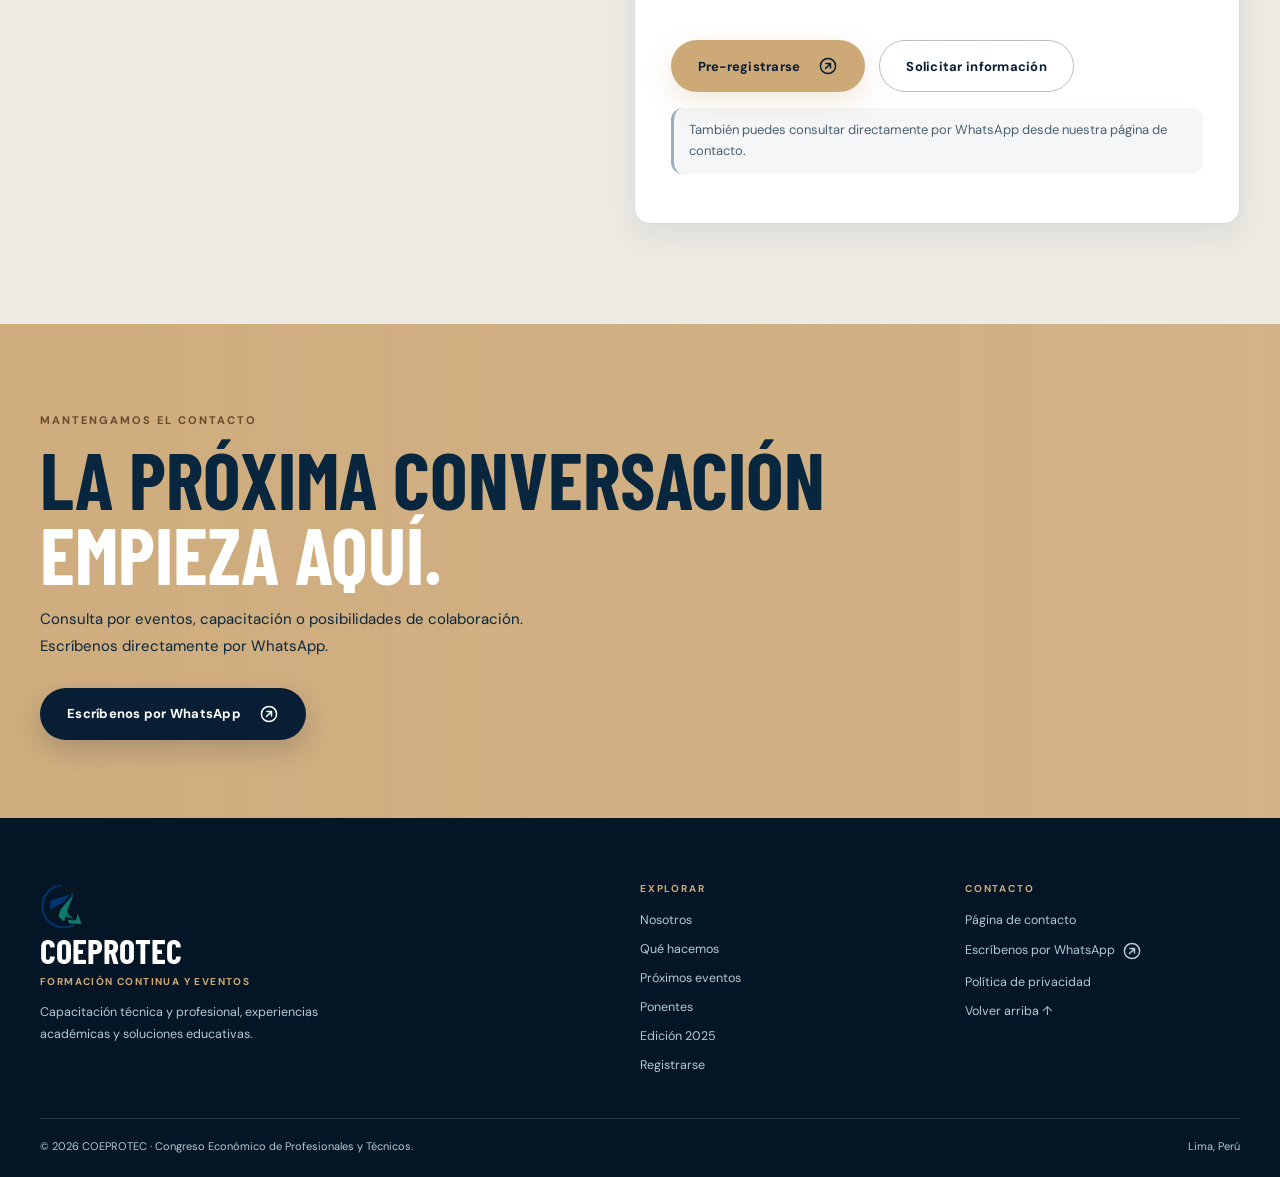
==== commit 940724a2: "feat(footer): recuperar identidad visual y logo del footer de Gemini" ====
--- a/index.html
+++ b/index.html
@@ -363,7 +363,7 @@
   <footer class="footer">
     <div class="container footer-grid">
       <div>
-        <span class="footer-brand">COEPROTEC<small>FORMACIÓN CONTINUA Y EVENTOS</small></span>
+        <span class="footer-brand"><img src="img/coeprotec-isotipo.png" alt="" width="48" height="48" loading="lazy" aria-hidden="true"><span>COEPROTEC<small>FORMACIÓN CONTINUA Y EVENTOS</small></span></span>
         <p>Capacitación técnica y profesional, experiencias académicas y soluciones educativas.</p>
       </div>
       <div>
@@ -387,8 +387,8 @@
       </div>
     </div>
     <div class="container footer-bottom">
-      <span>© 2026 COEPROTEC.</span>
-      <span>Perú</span>
+      <span>© 2026 COEPROTEC · Congreso Económico de Profesionales y Técnicos.</span>
+      <span>Lima, Perú</span>
     </div>
   </footer>
 
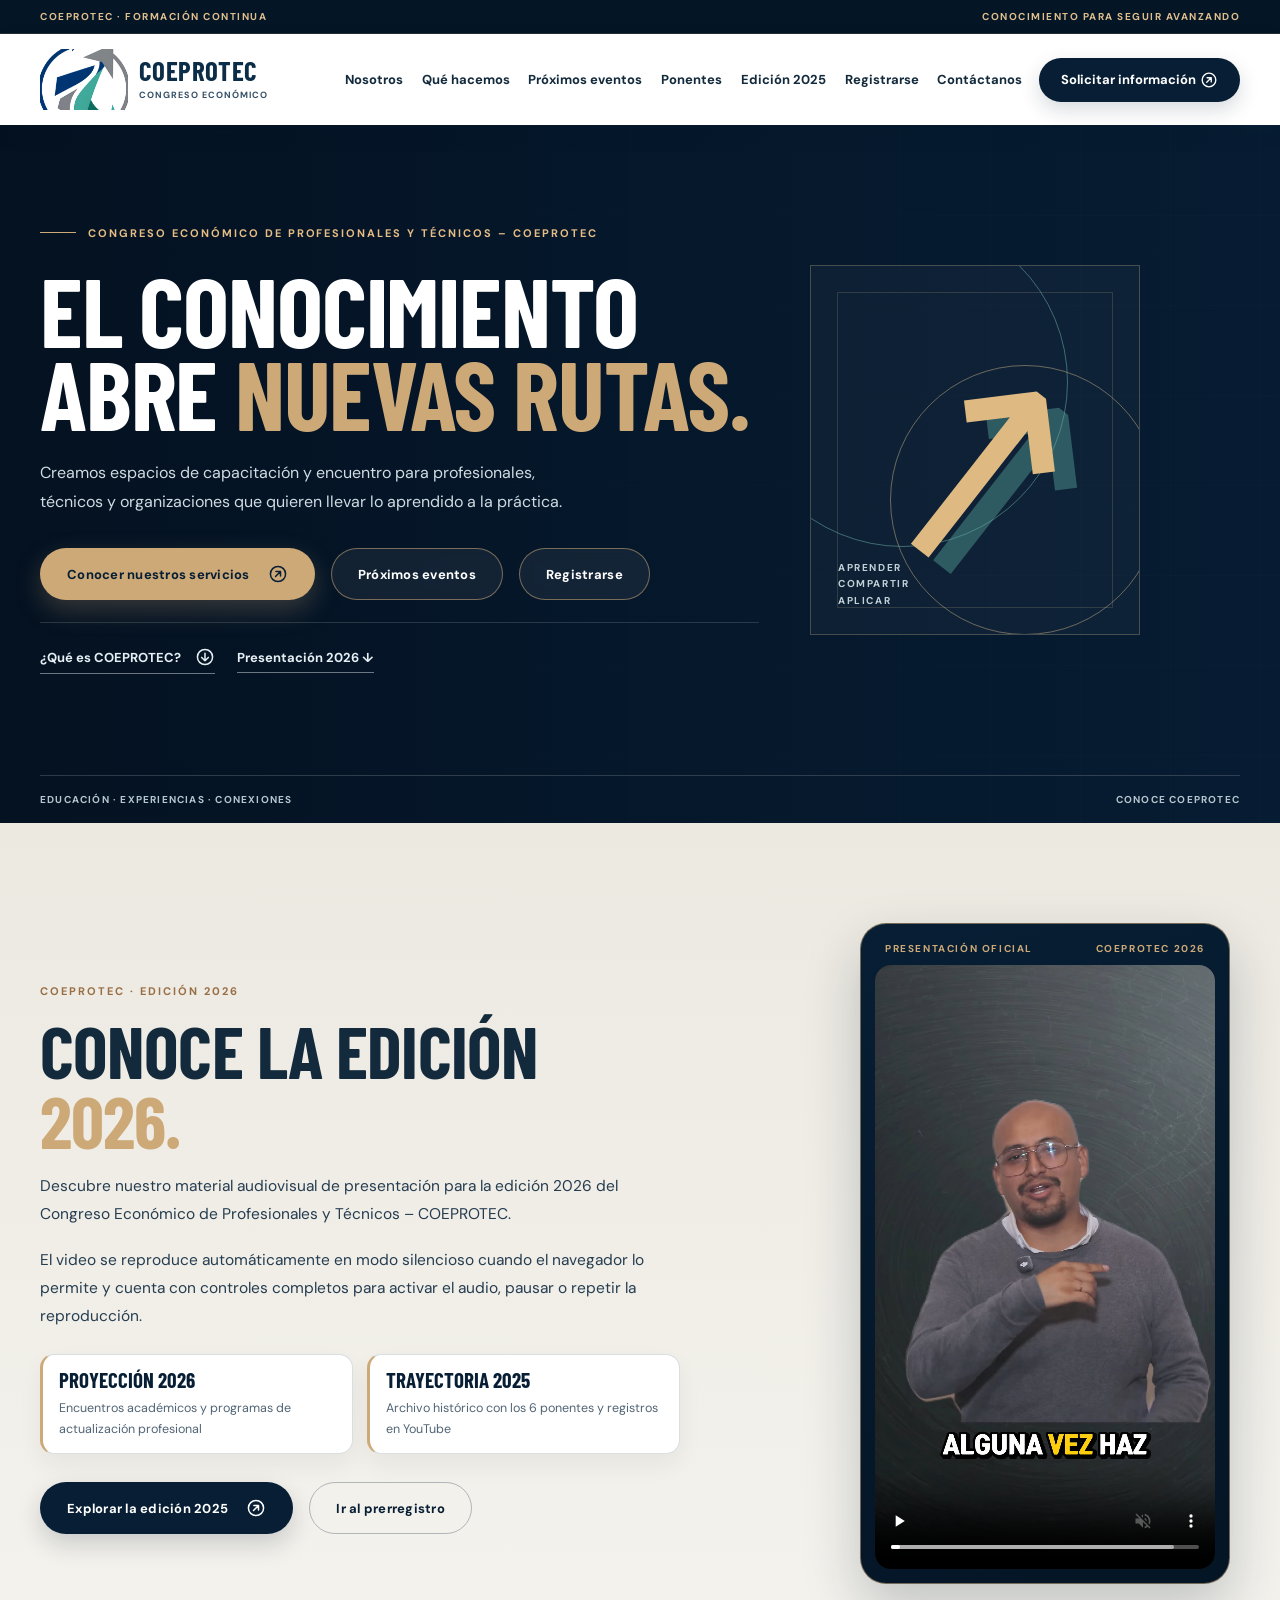
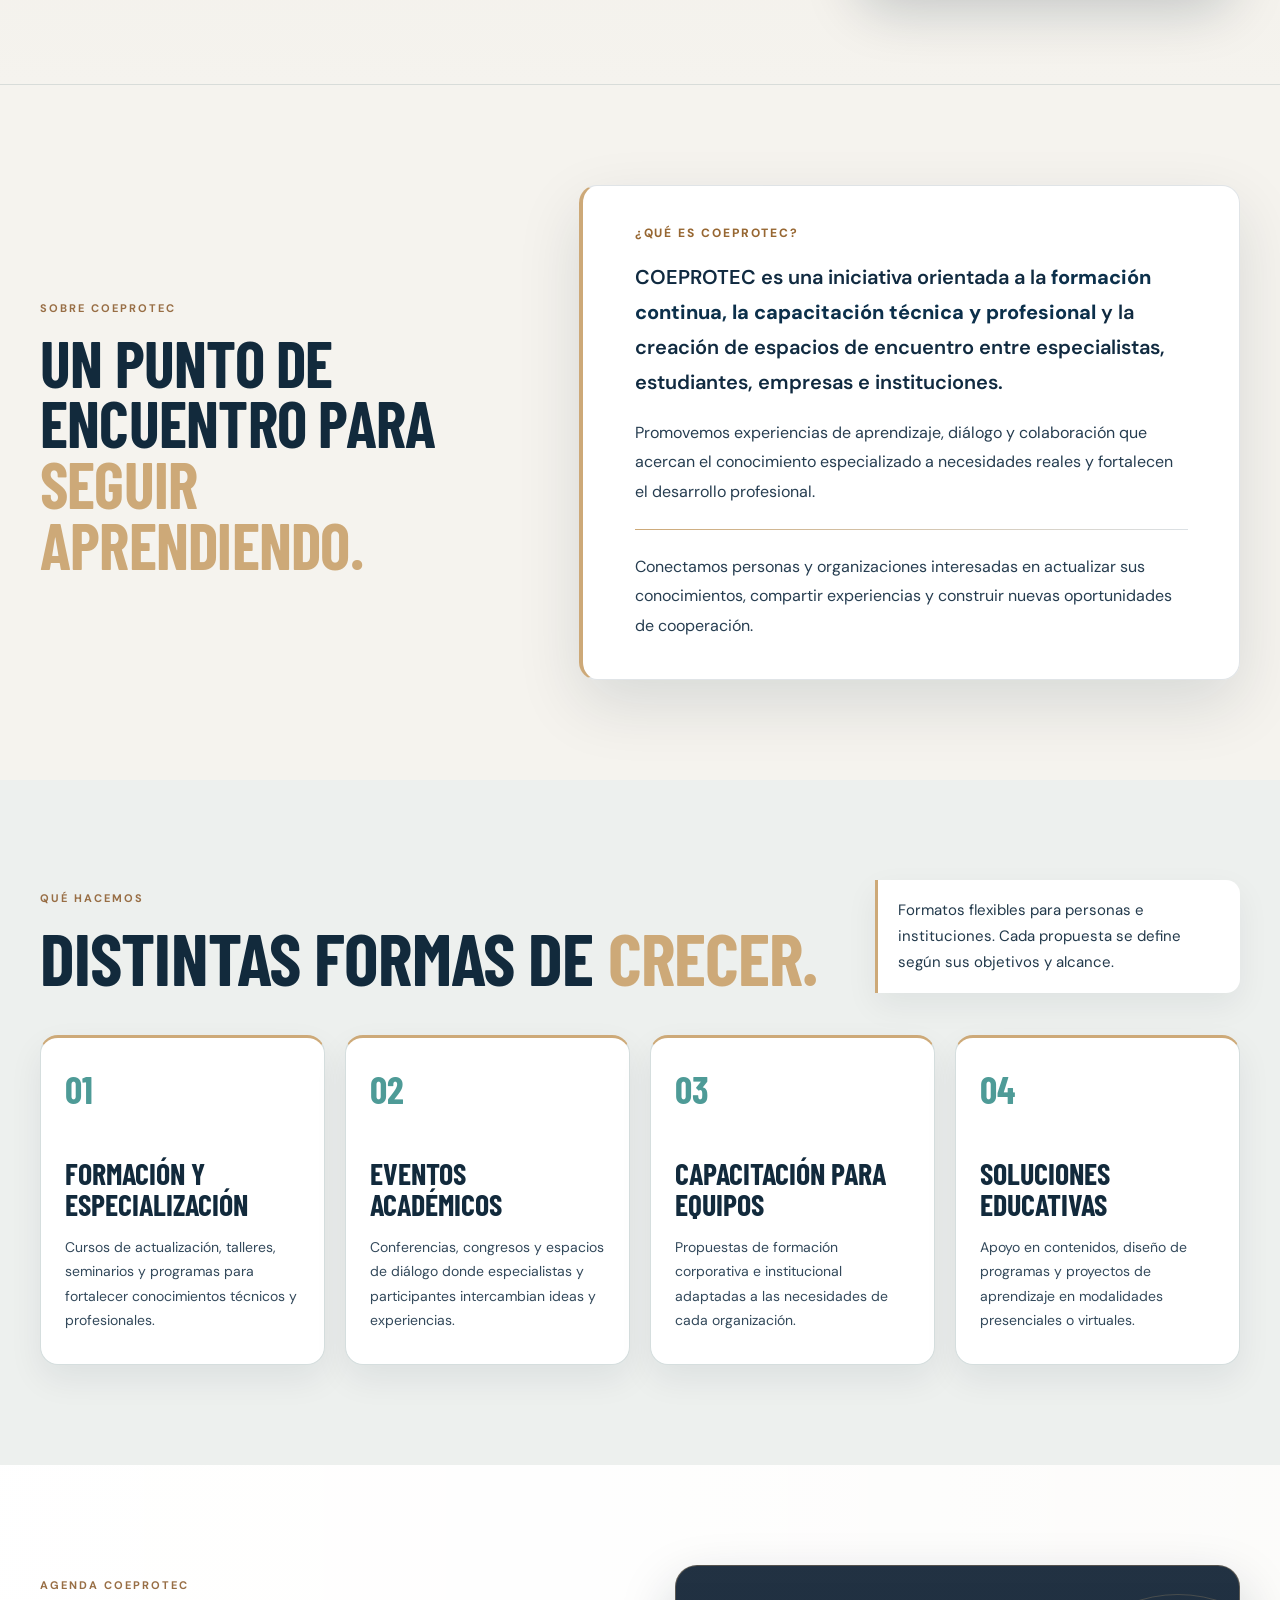
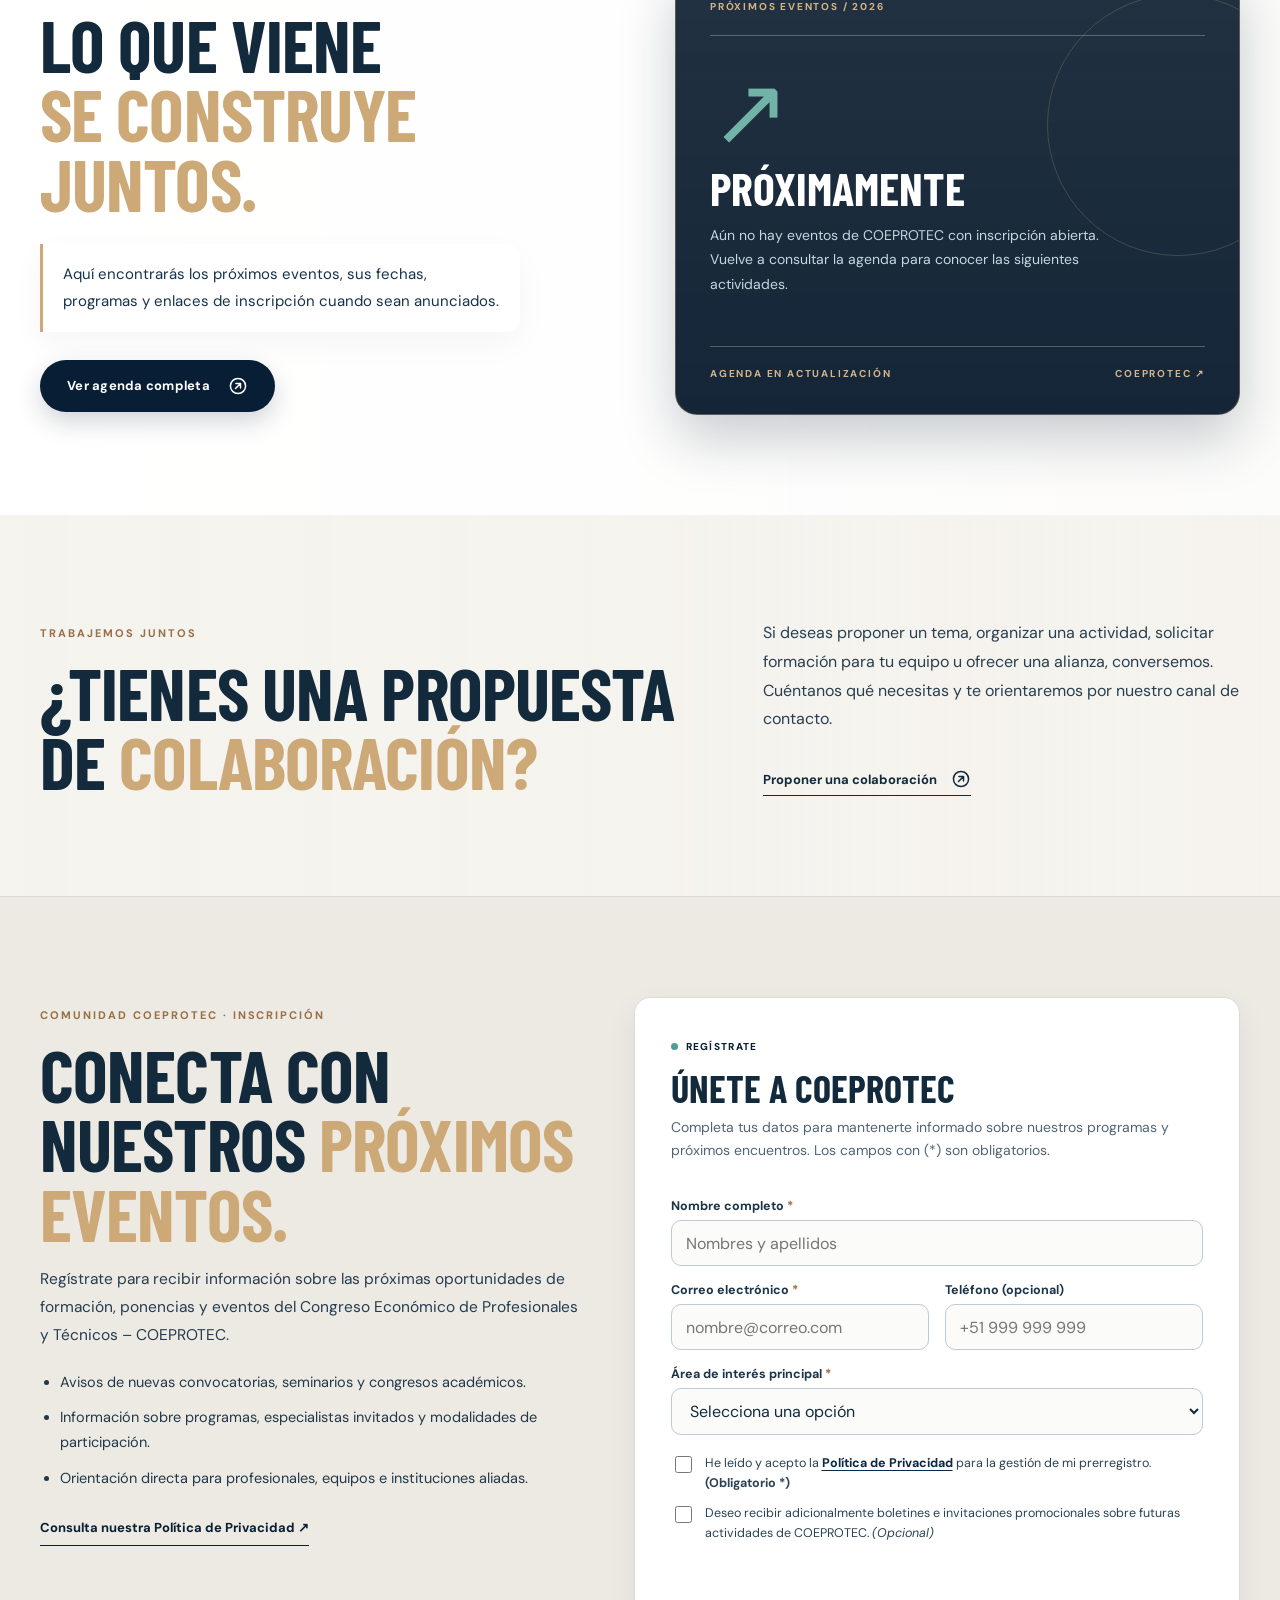
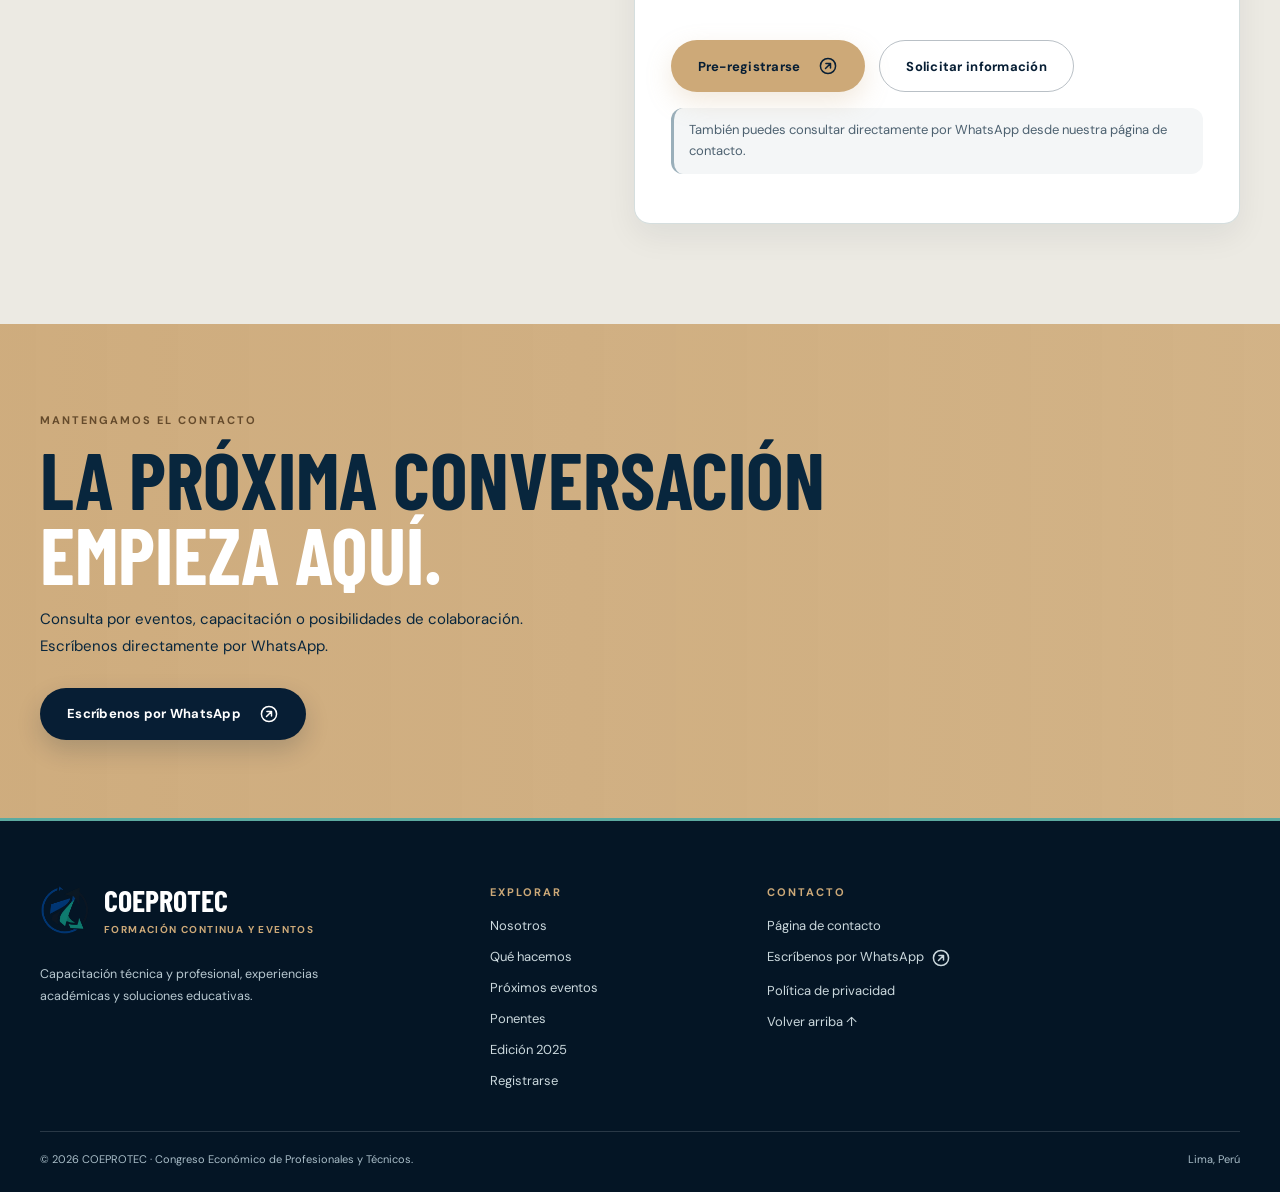
==== commit 079f9846: "style(header): restaurar isotipo y tipografia de Gemini, priorizar favicon SVG" ====
--- a/index.html
+++ b/index.html
@@ -14,8 +14,8 @@
   <meta property="og:image" content="https://www.coeprotec.com/img/og-coeprotec.jpg">
   <meta name="twitter:card" content="summary_large_image">
   <title>Congreso Económico de Profesionales y Técnicos – COEPROTEC | COEPROTEC</title>
+  <link rel="icon" type="image/svg+xml" href="/img/logo-mark.svg?v=2">
   <link rel="icon" href="/favicon.ico" sizes="any">
-  <link rel="icon" type="image/svg+xml" href="/img/logo-mark.svg">
   <link rel="icon" type="image/png" sizes="32x32" href="/img/favicon-32.png">
   <link rel="apple-touch-icon" href="/img/apple-touch-icon.png">
   <link rel="preload" href="fonts/barlow-condensed-latin-700.woff2" as="font" type="font/woff2" crossorigin>
@@ -69,9 +69,9 @@
     <div class="container nav-shell">
       <a class="brand" href="index.html" aria-label="COEPROTEC, ir al inicio">
         <span class="brand-symbol" aria-hidden="true">
-          <img src="img/coeprotec-logo-enhanced.png" alt="" width="150" height="67">
+          <img src="img/coeprotec-isotipo.png" alt="" width="40" height="40">
         </span>
-        <span>COEPROTEC<small>CONGRESO ECONÓMICO</small></span>
+        <span class="brand-text">COEPROTEC<small>CONGRESO ECONÓMICO</small></span>
       </a>
       <button class="menu-button" id="menu-button" type="button" onclick="toggleMenu()" aria-expanded="false" aria-controls="main-nav" aria-label="Abrir menú">
         <span></span><span></span><span></span>
--- a/css/event.css
+++ b/css/event.css
@@ -2729,3 +2729,61 @@
 }
 .main-nav a[href$="#prerregistro"]:not(.nav-cta):hover { color: #956d42; }
 .video-unmute-button { display: inline-flex; margin-top: 15px; cursor: pointer; }
+
+/* Footer institucional: composición del rediseño Gemini con la paleta original de COEPROTEC */
+.footer { border-top: 3px solid var(--teal); padding-top: 72px; }
+.footer-grid { grid-template-columns: minmax(280px, 1.7fr) minmax(160px, 1fr) minmax(180px, 1fr); gap: clamp(30px, 5vw, 76px); }
+.footer-brand { display: inline-flex; align-items: center; gap: 14px; font-size: 30px; line-height: 1; margin-bottom: 16px; }
+.footer-brand img { width: 50px; height: 50px; object-fit: contain; flex: 0 0 50px; }
+.footer-brand small { margin-top: 8px; }
+.footer-grid > div:not(:first-child) > span { font-size: 11px; }
+.footer-grid > div:not(:first-child) { gap: 14px; font-size: 13px; }
+.footer a { color: #cbd8dd; transition: color .2s ease; }
+.footer a:hover { color: var(--gold); }
+.footer-bottom { color: #a9bdc8; }
+@media (max-width: 850px) { .footer-grid { grid-template-columns: repeat(2, minmax(0, 1fr)); gap: 38px; } .footer-grid > div:first-child { grid-column: 1 / -1; } }
+@media (max-width: 560px) { .footer { padding-top: 54px; } .footer-grid { grid-template-columns: 1fr; gap: 30px; } .footer-grid > div:first-child { grid-column: auto; } .footer-bottom { flex-direction: column; gap: 8px; } }
+
+/* Footer definitivo: cuatro columnas equilibradas, redes integradas en una fila. */
+.footer { padding-block: 64px 26px; }
+.footer-grid {
+  display: grid;
+  grid-template-columns: minmax(265px, 1.75fr) minmax(145px, 1fr) minmax(165px, 1fr) minmax(135px, .85fr);
+  align-items: start;
+  column-gap: clamp(24px, 3.5vw, 54px);
+  row-gap: 30px;
+}
+.footer-grid > div:first-child { min-width: 0; }
+.footer-grid > .official-socials {
+  grid-column: auto;
+  display: flex;
+  flex-direction: column;
+  gap: 14px;
+  align-items: flex-start;
+  min-width: 0;
+  font-size: 13px;
+}
+.footer-grid > .official-socials > span {
+  color: var(--gold);
+  font-size: 11px;
+  letter-spacing: .18em;
+  font-weight: 700;
+  margin-bottom: 4px;
+}
+.footer-grid > .official-socials a { width: auto; }
+.footer-bottom { margin-top: 42px; }
+@media (max-width: 1050px) {
+  .footer-grid { grid-template-columns: repeat(3, minmax(0, 1fr)); }
+  .footer-grid > div:first-child { grid-column: 1 / -1; }
+  .footer-grid > .official-socials { grid-column: auto; }
+}
+@media (max-width: 680px) {
+  .footer { padding-block: 50px 24px; }
+  .footer-grid { grid-template-columns: repeat(2, minmax(0, 1fr)); gap: 34px 20px; }
+  .footer-grid > div:first-child { grid-column: 1 / -1; }
+  .footer-grid > .official-socials { grid-column: auto; }
+}
+@media (max-width: 420px) {
+  .footer-grid { grid-template-columns: 1fr; gap: 26px; }
+  .footer-grid > div:first-child { grid-column: auto; }
+}
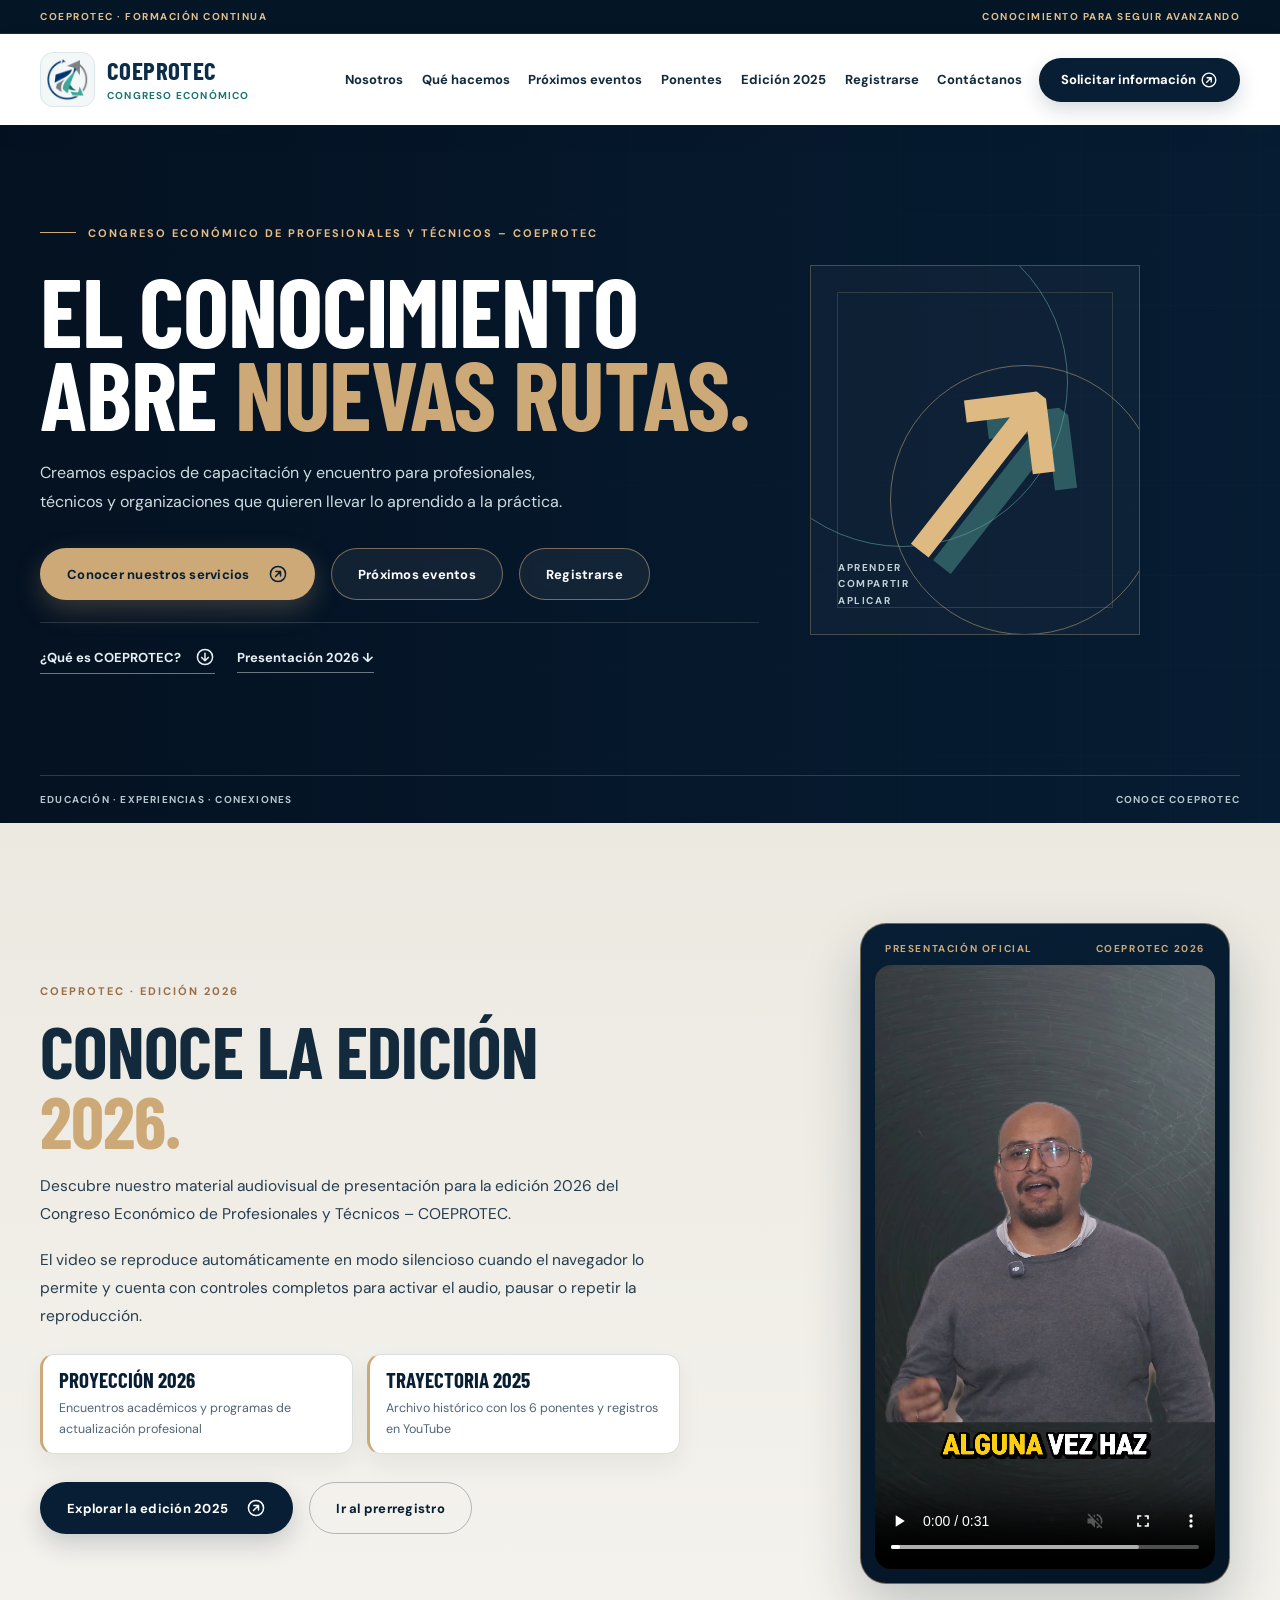
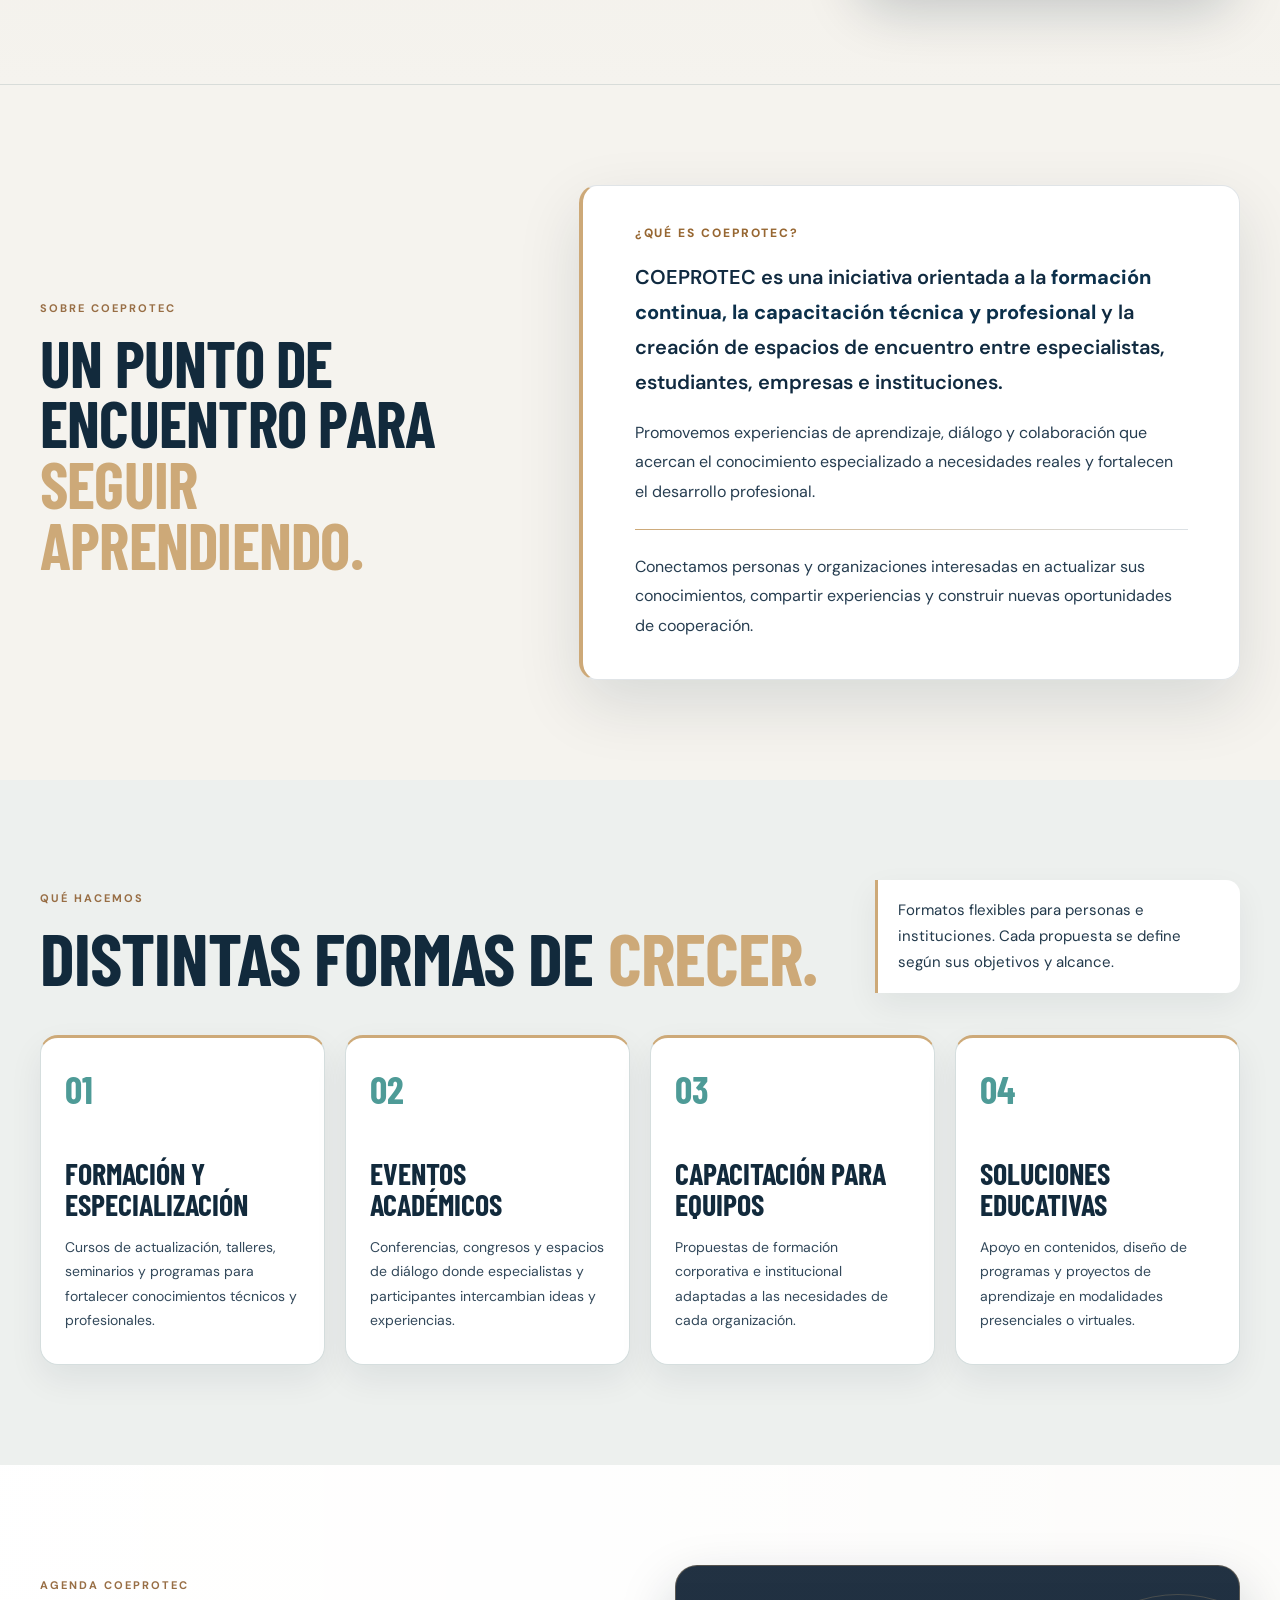
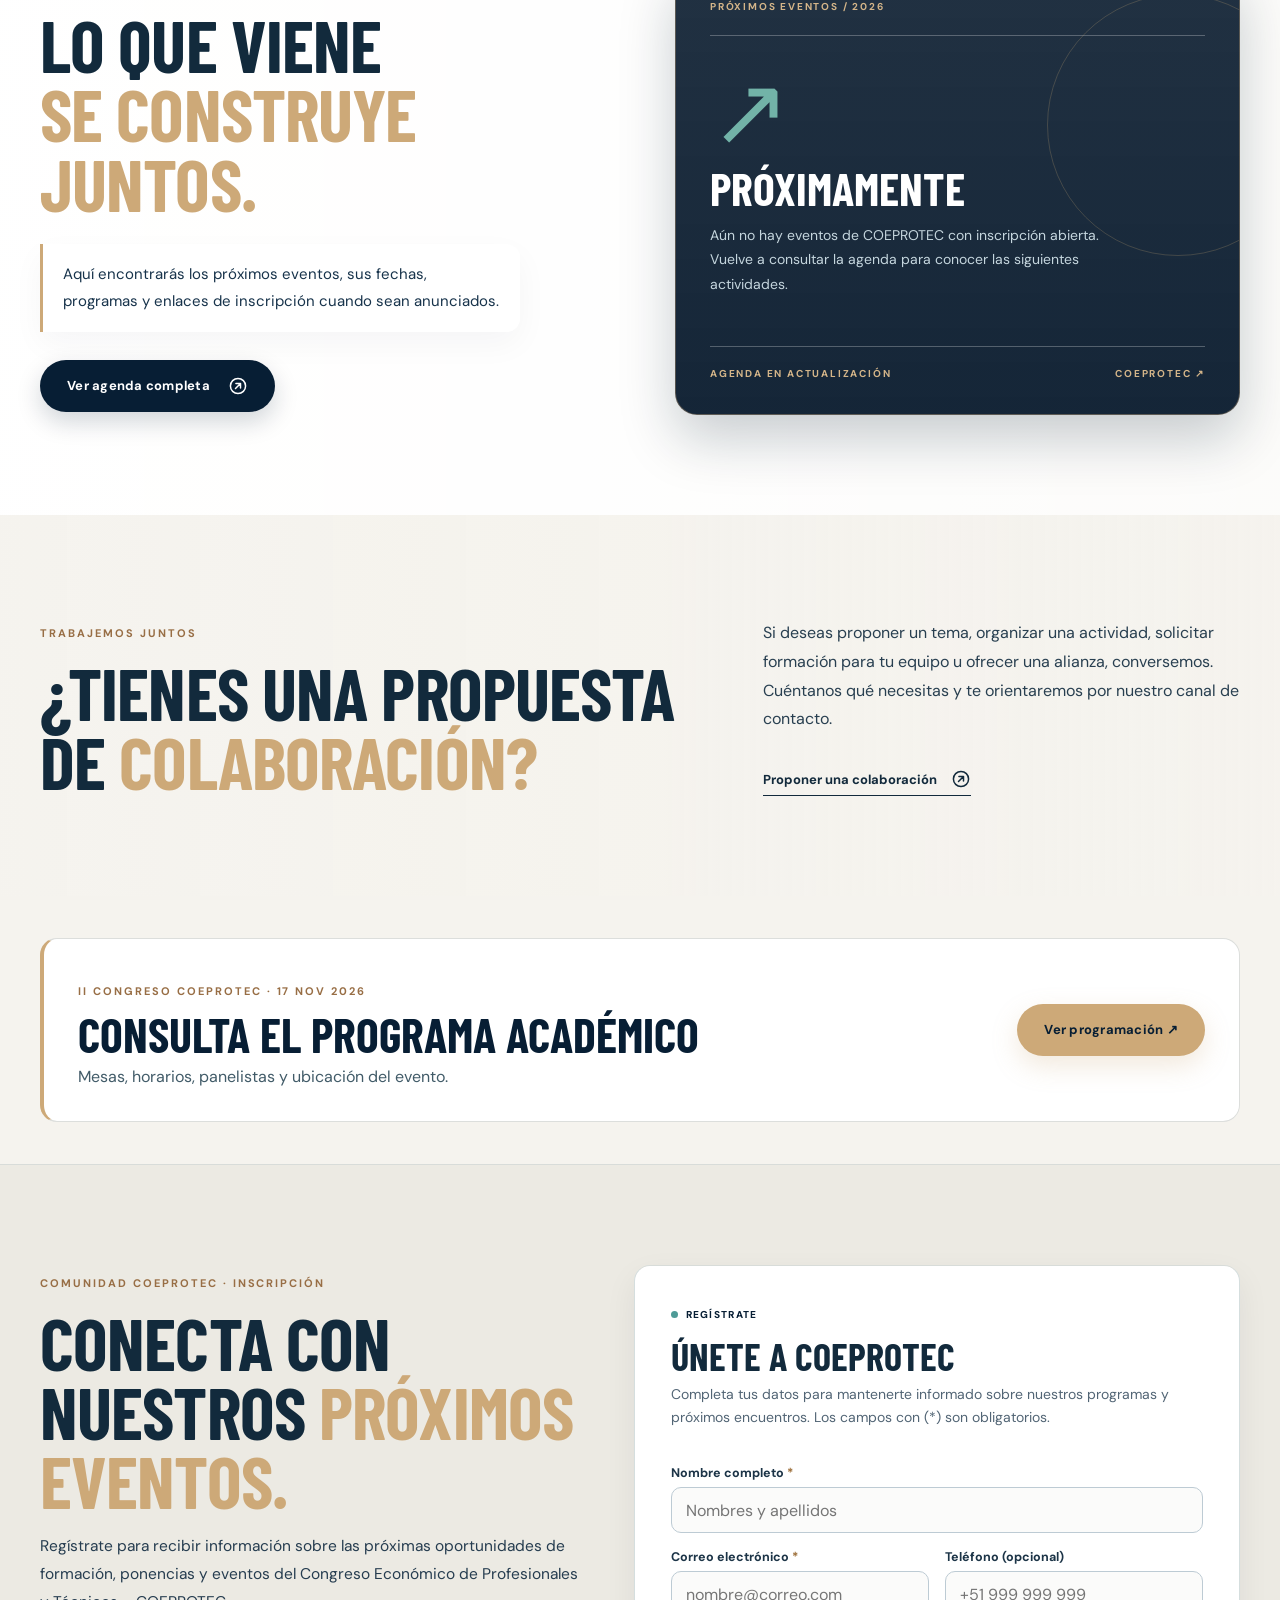
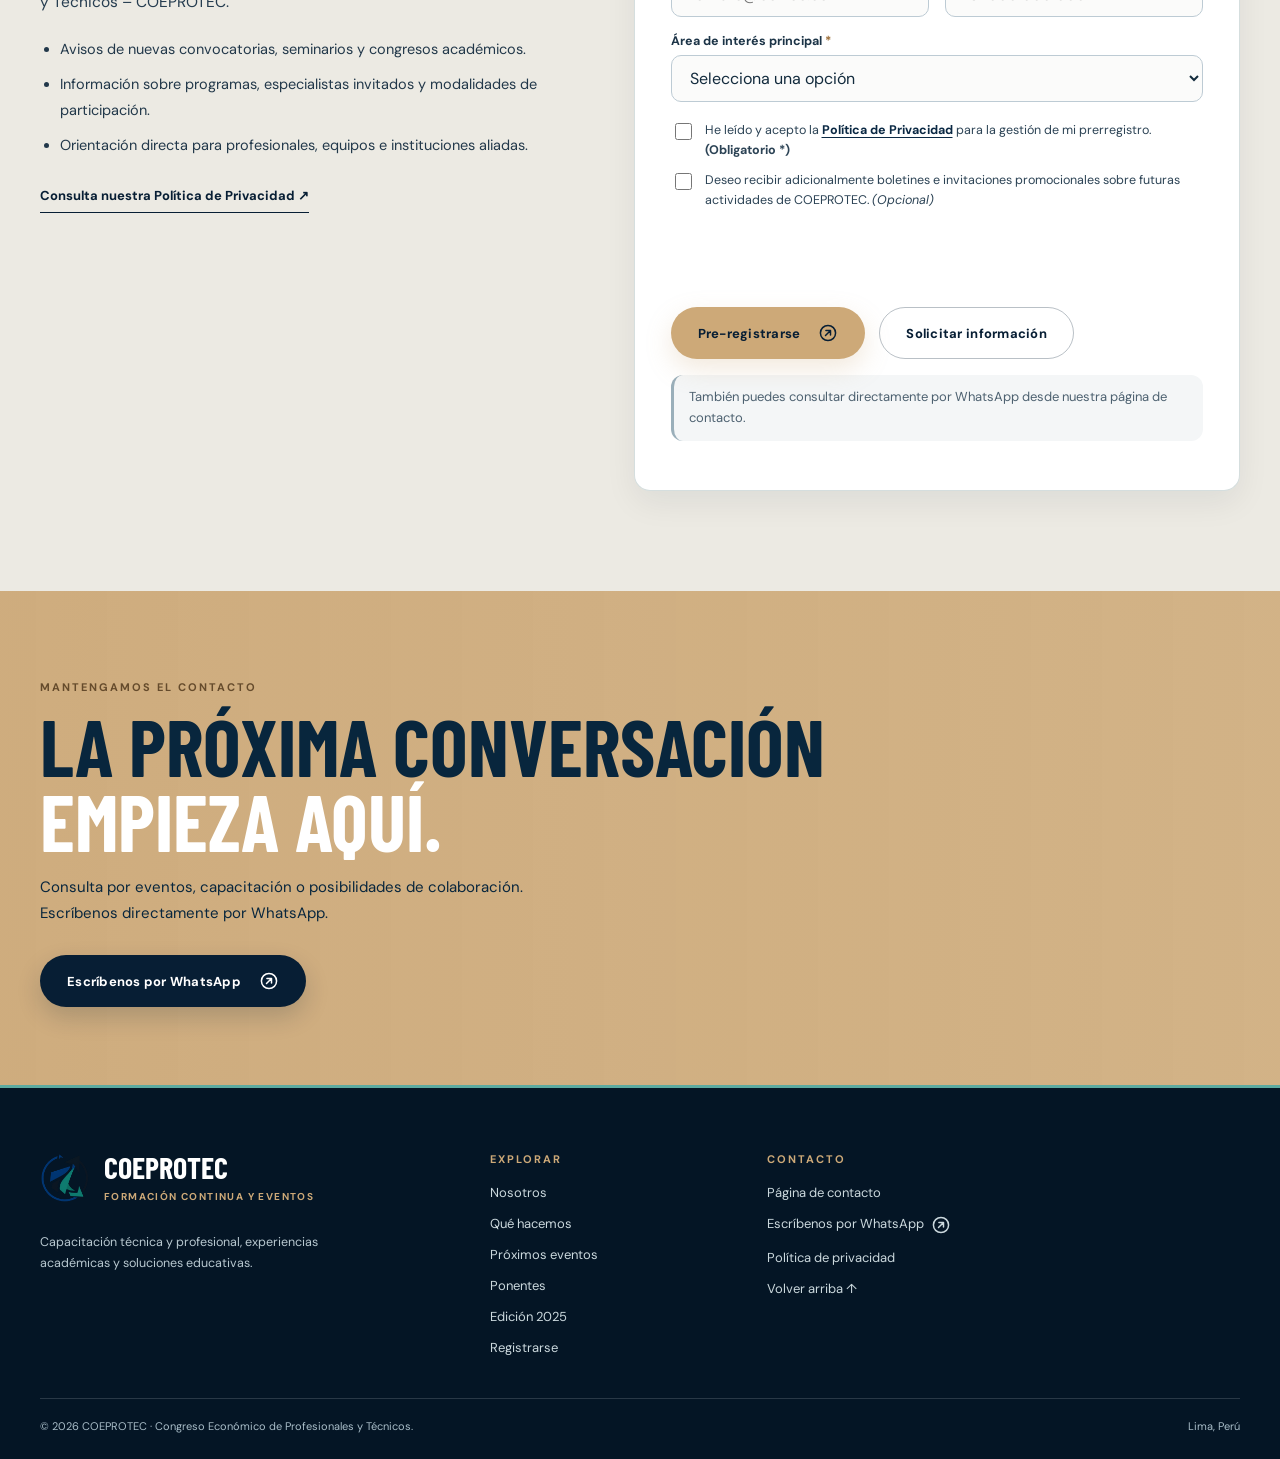
==== commit d8c7e280: "feat(evento): enlazar programa del II Congreso desde index.html" ====
--- a/index.html
+++ b/index.html
@@ -267,6 +267,9 @@
       </div>
     </section>
 
+    <!-- Acceso a la programación del II Congreso 2026 -->
+    <section class="section" style="padding-block:42px;background:#f5f3ee" aria-labelledby="programa-breve-titulo"><div class="container" style="display:flex;flex-wrap:wrap;align-items:center;justify-content:space-between;gap:22px;background:#fff;border:1px solid #dcdedc;border-left:4px solid #cda978;border-radius:17px;padding:clamp(22px,3vw,34px)"><div><p class="section-index">II CONGRESO COEPROTEC · 17 NOV 2026</p><h2 id="programa-breve-titulo" style="font:700 clamp(30px,4vw,48px)/1.05 'Barlow Condensed',sans-serif;text-transform:uppercase;color:#071e34;margin:6px 0">Consulta el programa académico</h2><p style="margin:0;color:#415b68">Mesas, horarios, panelistas y ubicación del evento.</p></div><a class="button button-gold" href="programa-2026.html">Ver programación ↗</a></div></section>
+
     <!-- Prerregistro COEPROTEC -->
     <section class="section prereg-section" id="prerregistro" aria-labelledby="prerregistro-titulo">
       <div class="container prereg-grid">
--- a/css/event.css
+++ b/css/event.css
@@ -2787,3 +2787,16 @@
   .footer-grid { grid-template-columns: 1fr; gap: 26px; }
   .footer-grid > div:first-child { grid-column: auto; }
 }
+
+/* Header: proporción y nitidez del isotipo de Gemini, manteniendo la paleta institucional. */
+.brand { display: inline-flex; align-items: center; gap: 12px; min-width: 235px; font-size: 25px; line-height: 1; }
+.brand-symbol { position: relative; display: grid; place-items: center; width: 55px; height: 55px; flex: 0 0 55px; overflow: visible; padding: 5px; border-radius: 13px; background: #f4f7f7; border: 1px solid #dce5e9; }
+.brand .brand-symbol img, .brand-symbol img { position: static; display: block; width: 44px; height: 44px; max-width: 100%; object-fit: contain; clip-path: none; }
+.brand-text { display: flex; flex-direction: column; line-height: 1.05; }
+.brand small { margin-top: 5px; color: #1b756f; font-size: 10px; letter-spacing: .12em; }
+@media (max-width: 760px) {
+  .brand { gap: 9px; min-width: 0; font-size: 23px; }
+  .brand-symbol { width: 49px; height: 49px; flex-basis: 49px; padding: 4px; }
+  .brand .brand-symbol img, .brand-symbol img { width: 40px; height: 40px; }
+  .brand small { font-size: 8px; }
+}
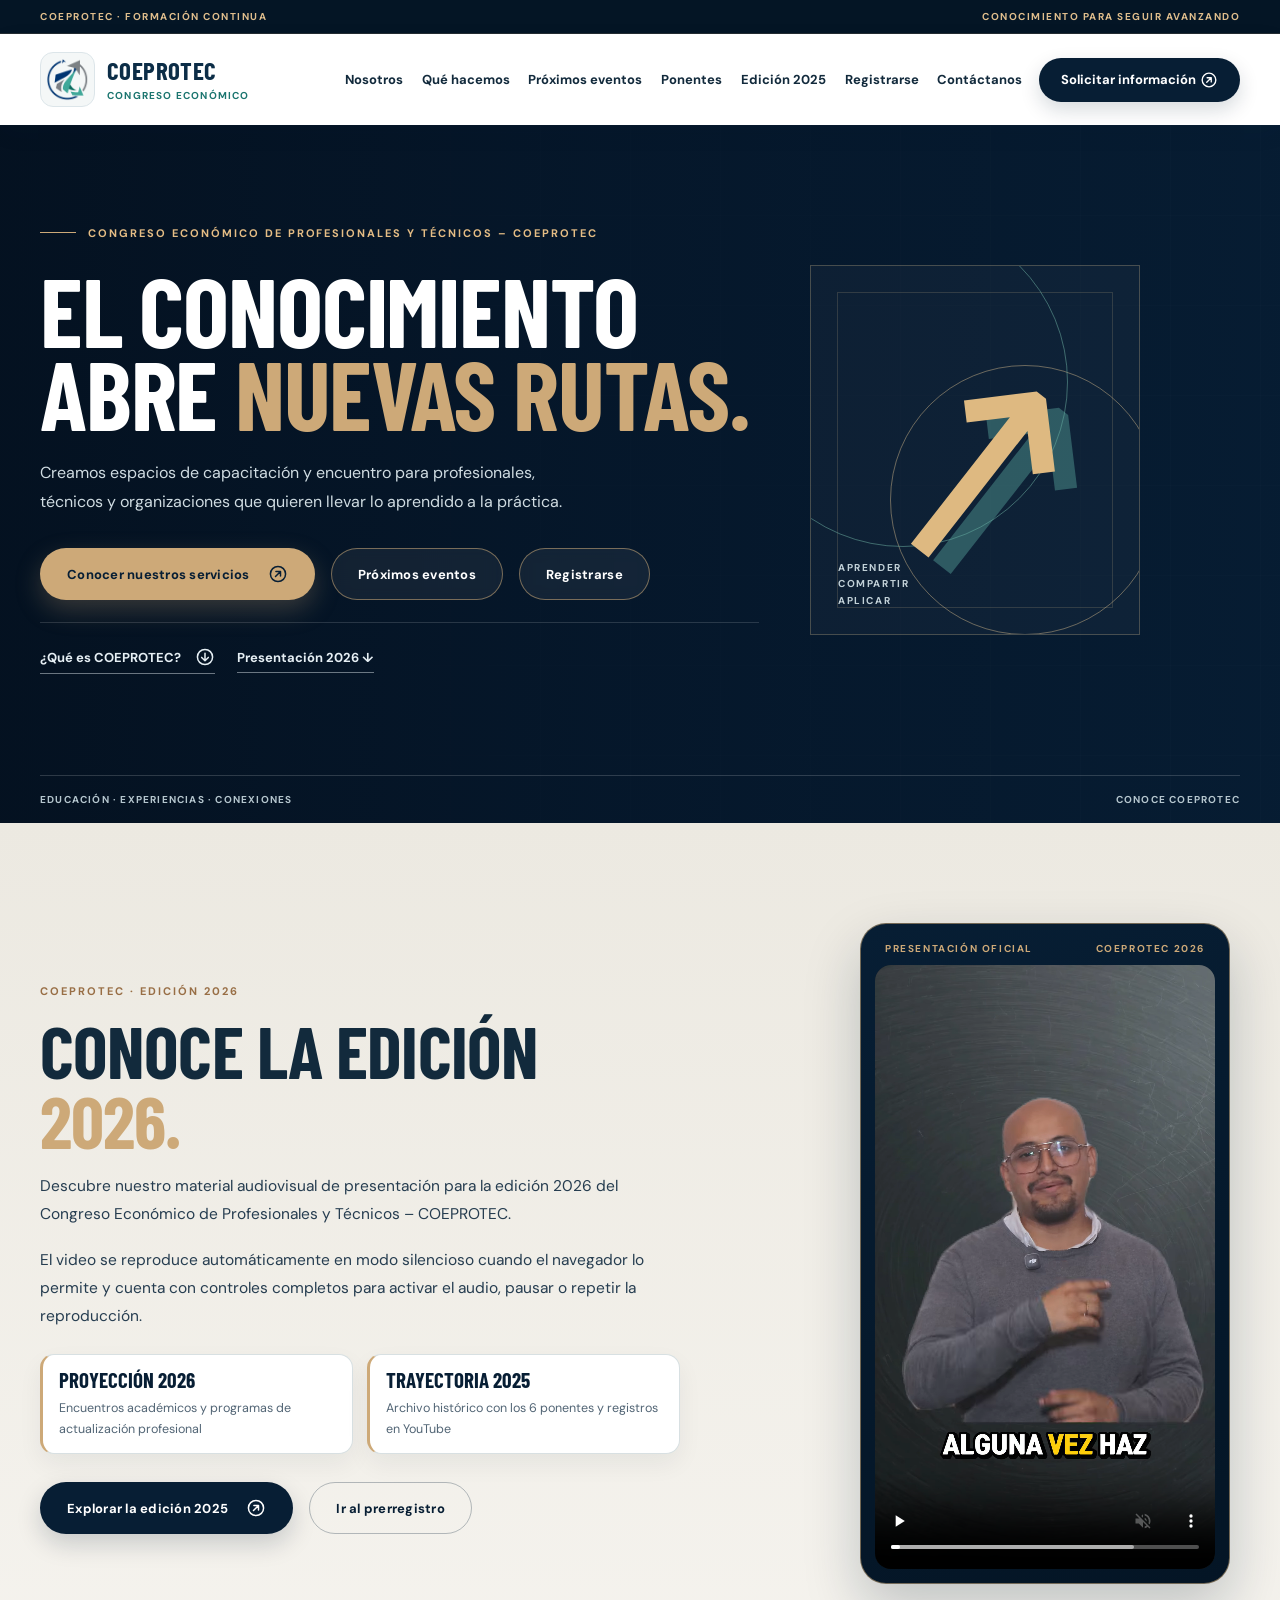
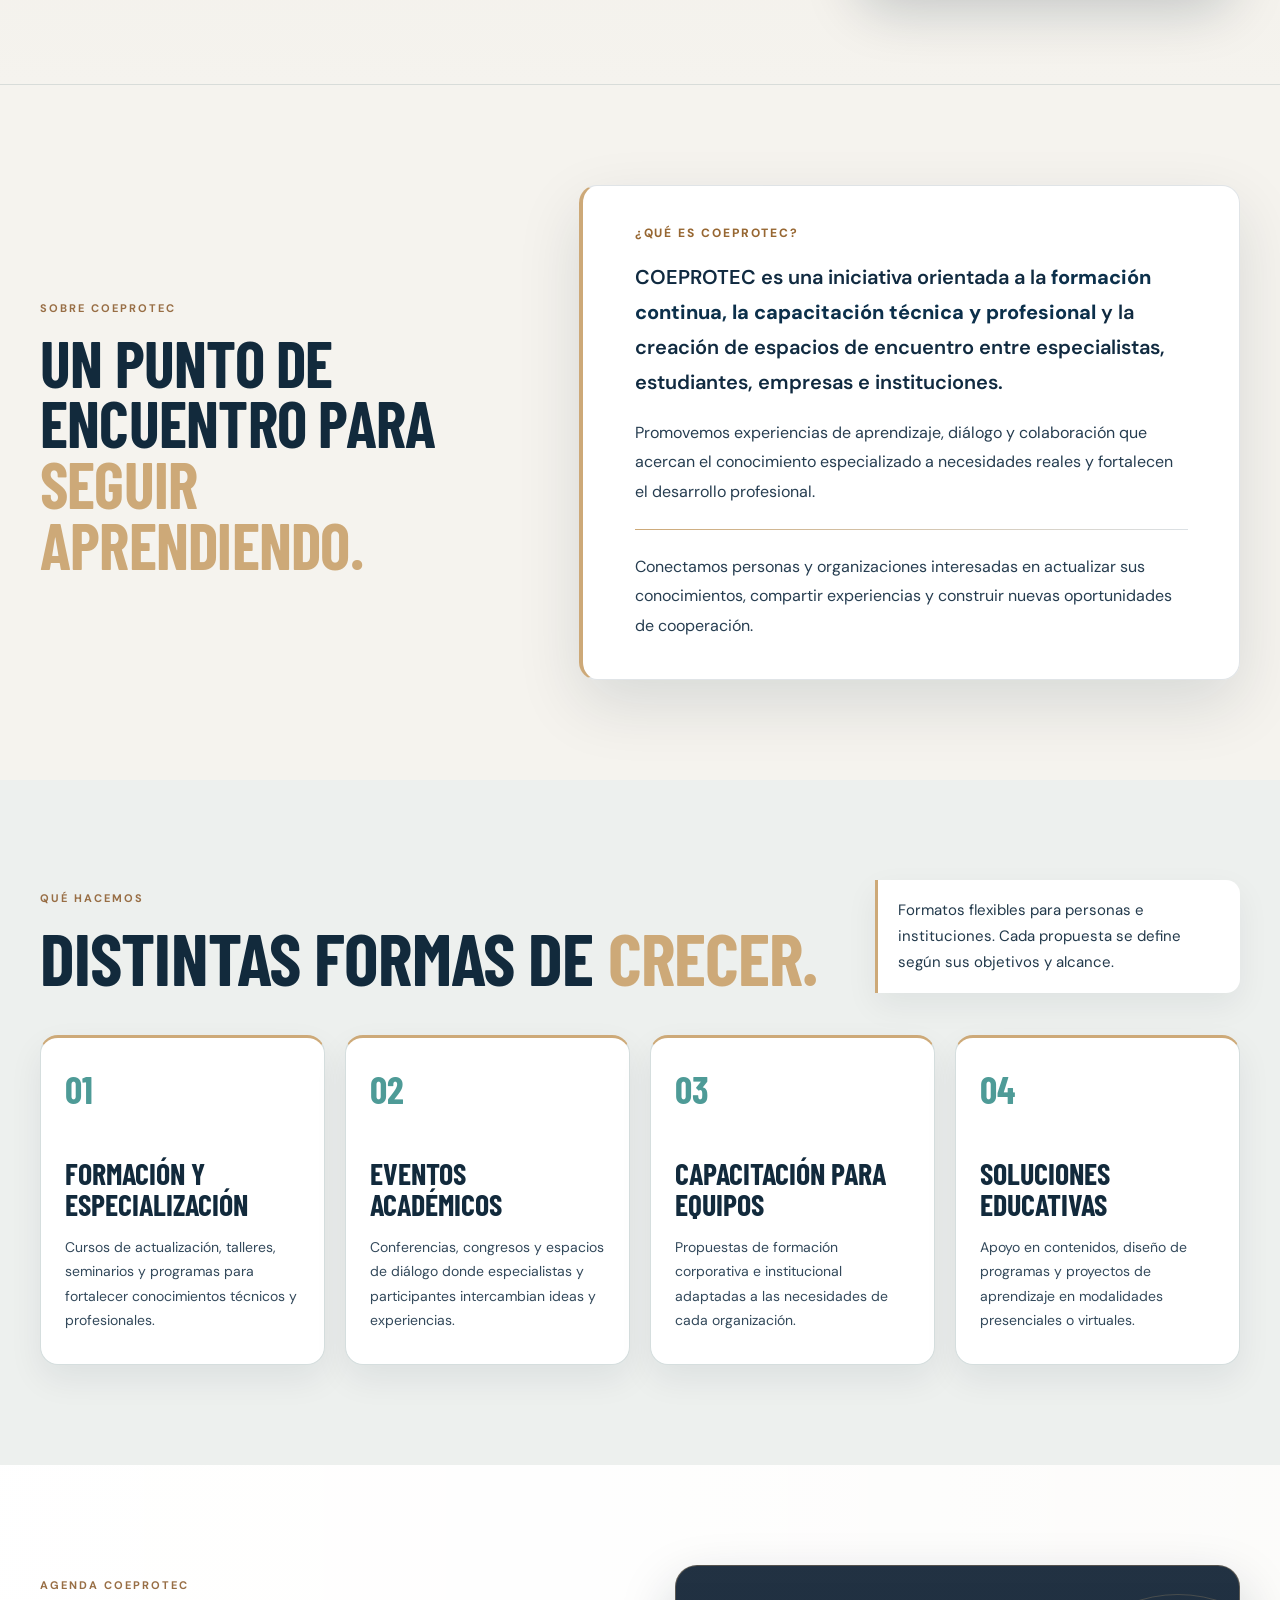
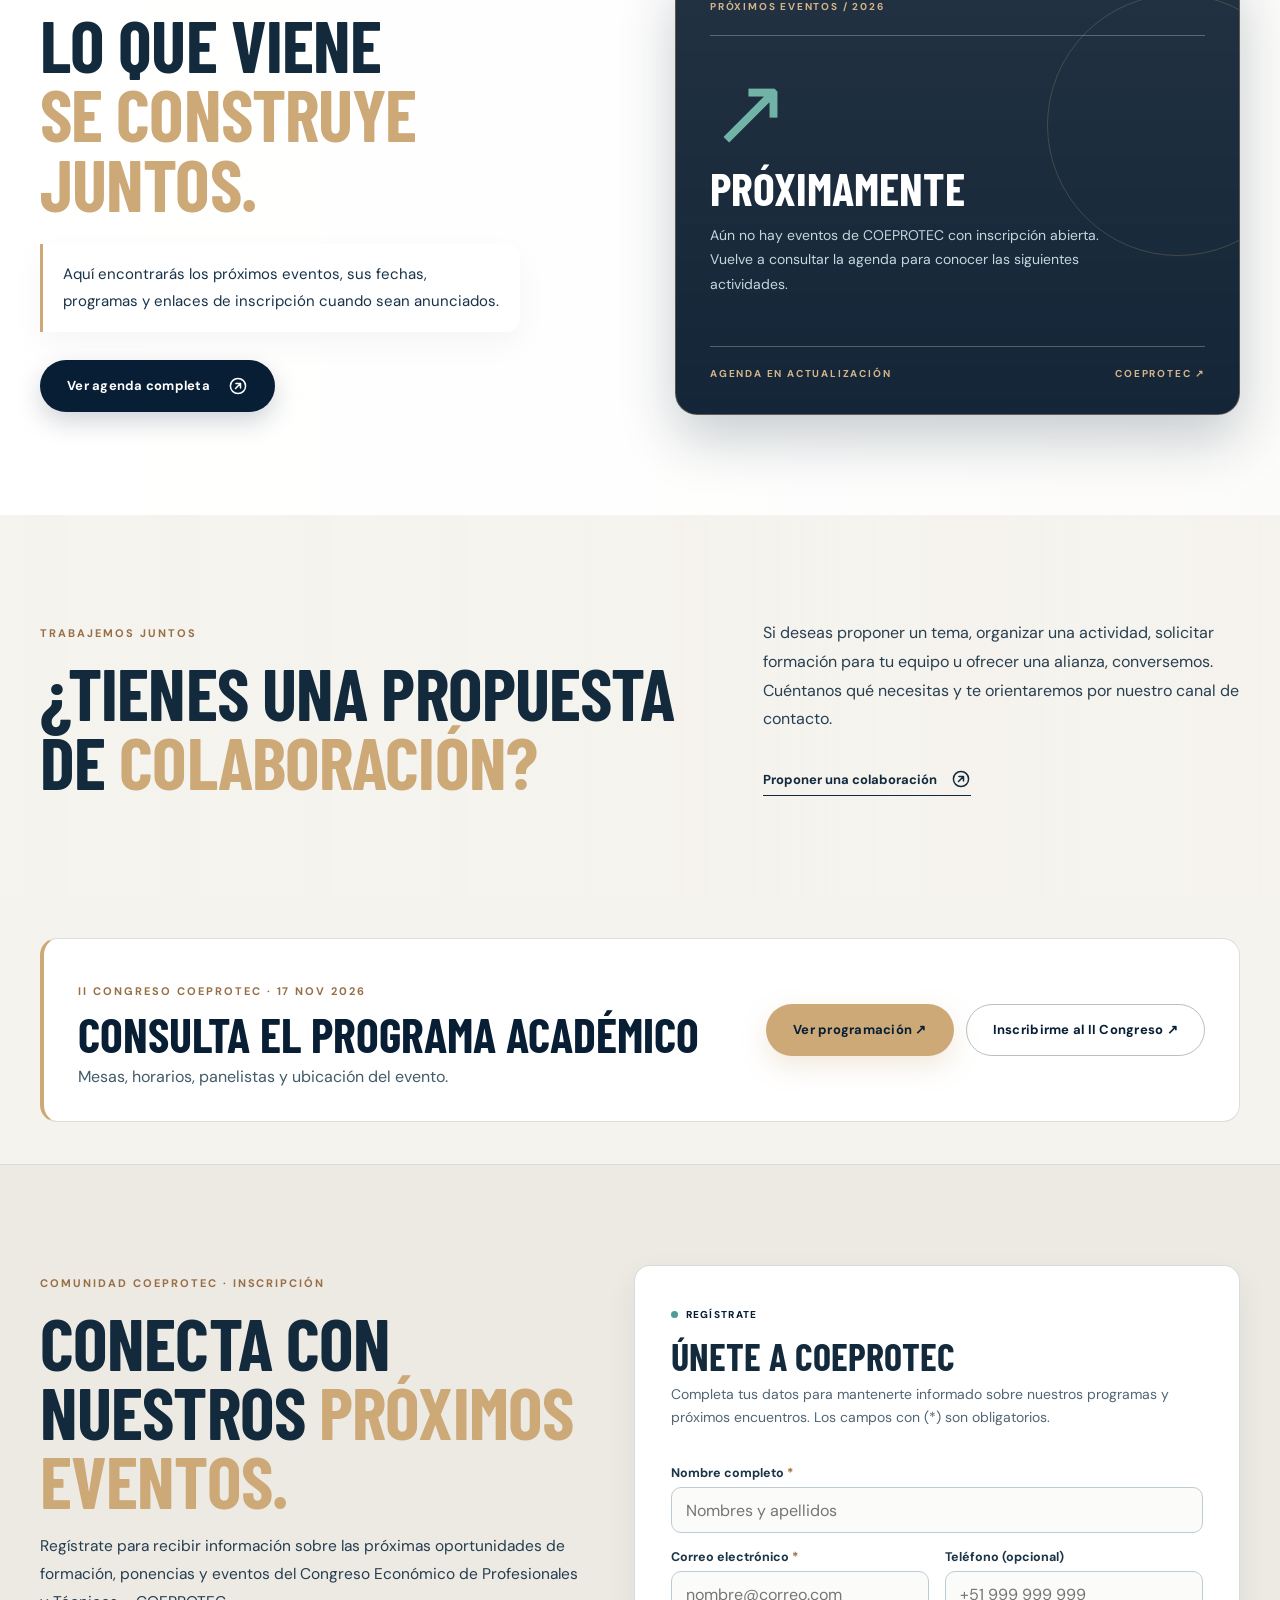
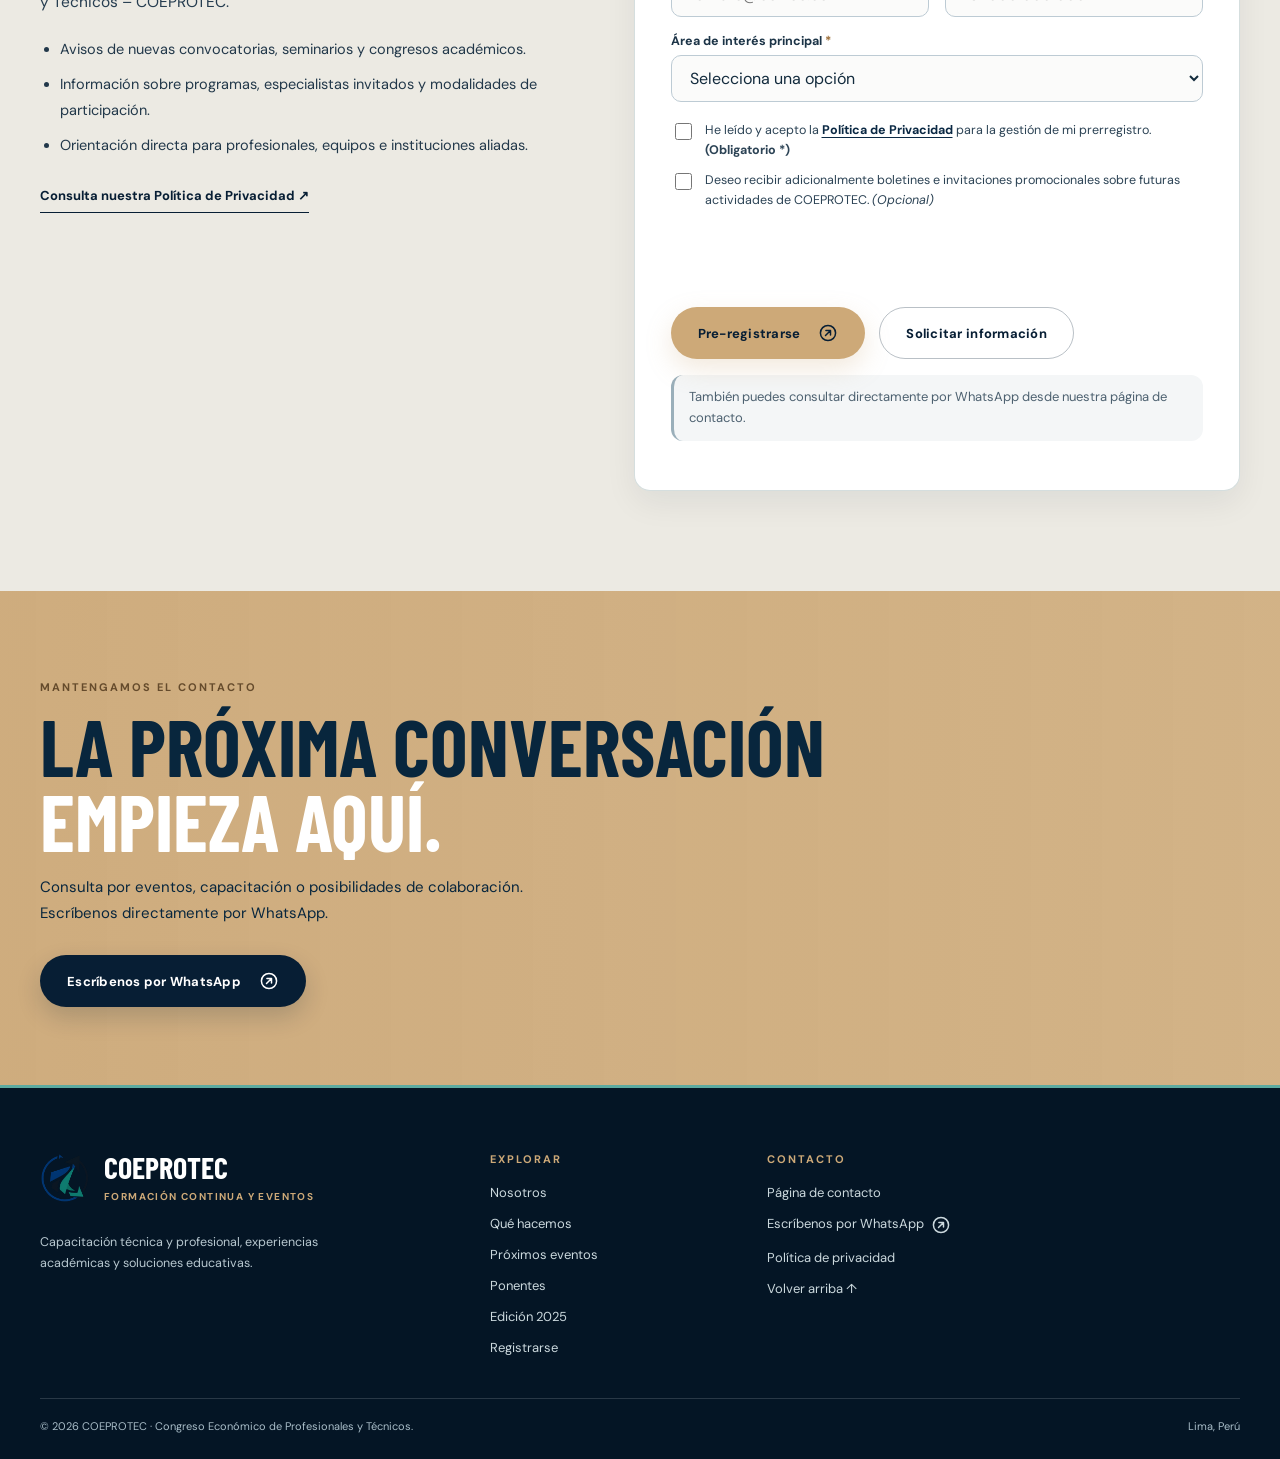
==== commit 676268e5: "fix(coeprotec): actualizar inscripciones Microsoft Forms y horario oficial II Congreso" ====
--- a/index.html
+++ b/index.html
@@ -268,7 +268,7 @@
     </section>
 
     <!-- Acceso a la programación del II Congreso 2026 -->
-    <section class="section" style="padding-block:42px;background:#f5f3ee" aria-labelledby="programa-breve-titulo"><div class="container" style="display:flex;flex-wrap:wrap;align-items:center;justify-content:space-between;gap:22px;background:#fff;border:1px solid #dcdedc;border-left:4px solid #cda978;border-radius:17px;padding:clamp(22px,3vw,34px)"><div><p class="section-index">II CONGRESO COEPROTEC · 17 NOV 2026</p><h2 id="programa-breve-titulo" style="font:700 clamp(30px,4vw,48px)/1.05 'Barlow Condensed',sans-serif;text-transform:uppercase;color:#071e34;margin:6px 0">Consulta el programa académico</h2><p style="margin:0;color:#415b68">Mesas, horarios, panelistas y ubicación del evento.</p></div><a class="button button-gold" href="programa-2026.html">Ver programación ↗</a></div></section>
+    <section class="section" style="padding-block:42px;background:#f5f3ee" aria-labelledby="programa-breve-titulo"><div class="container" style="display:flex;flex-wrap:wrap;align-items:center;justify-content:space-between;gap:22px;background:#fff;border:1px solid #dcdedc;border-left:4px solid #cda978;border-radius:17px;padding:clamp(22px,3vw,34px)"><div><p class="section-index">II CONGRESO COEPROTEC · 17 NOV 2026</p><h2 id="programa-breve-titulo" style="font:700 clamp(30px,4vw,48px)/1.05 'Barlow Condensed',sans-serif;text-transform:uppercase;color:#071e34;margin:6px 0">Consulta el programa académico</h2><p style="margin:0;color:#415b68">Mesas, horarios, panelistas y ubicación del evento.</p></div><div style="display:flex;flex-wrap:wrap;gap:12px"><a class="button button-gold" href="programa-2026.html">Ver programación ↗</a><a class="button button-outline" href="https://forms.cloud.microsoft/Pages/ResponsePage.aspx?id=YLAMDq0J9UmgBWi5tJqh9k7o_JjW8gpHoFETuITyX7hUOTlGRTRSODEzT0s3RUZLNTJNN0JBVjRMTC4u" target="_blank" rel="noopener noreferrer">Inscribirme al II Congreso ↗</a></div></div></section>
 
     <!-- Prerregistro COEPROTEC -->
     <section class="section prereg-section" id="prerregistro" aria-labelledby="prerregistro-titulo">
